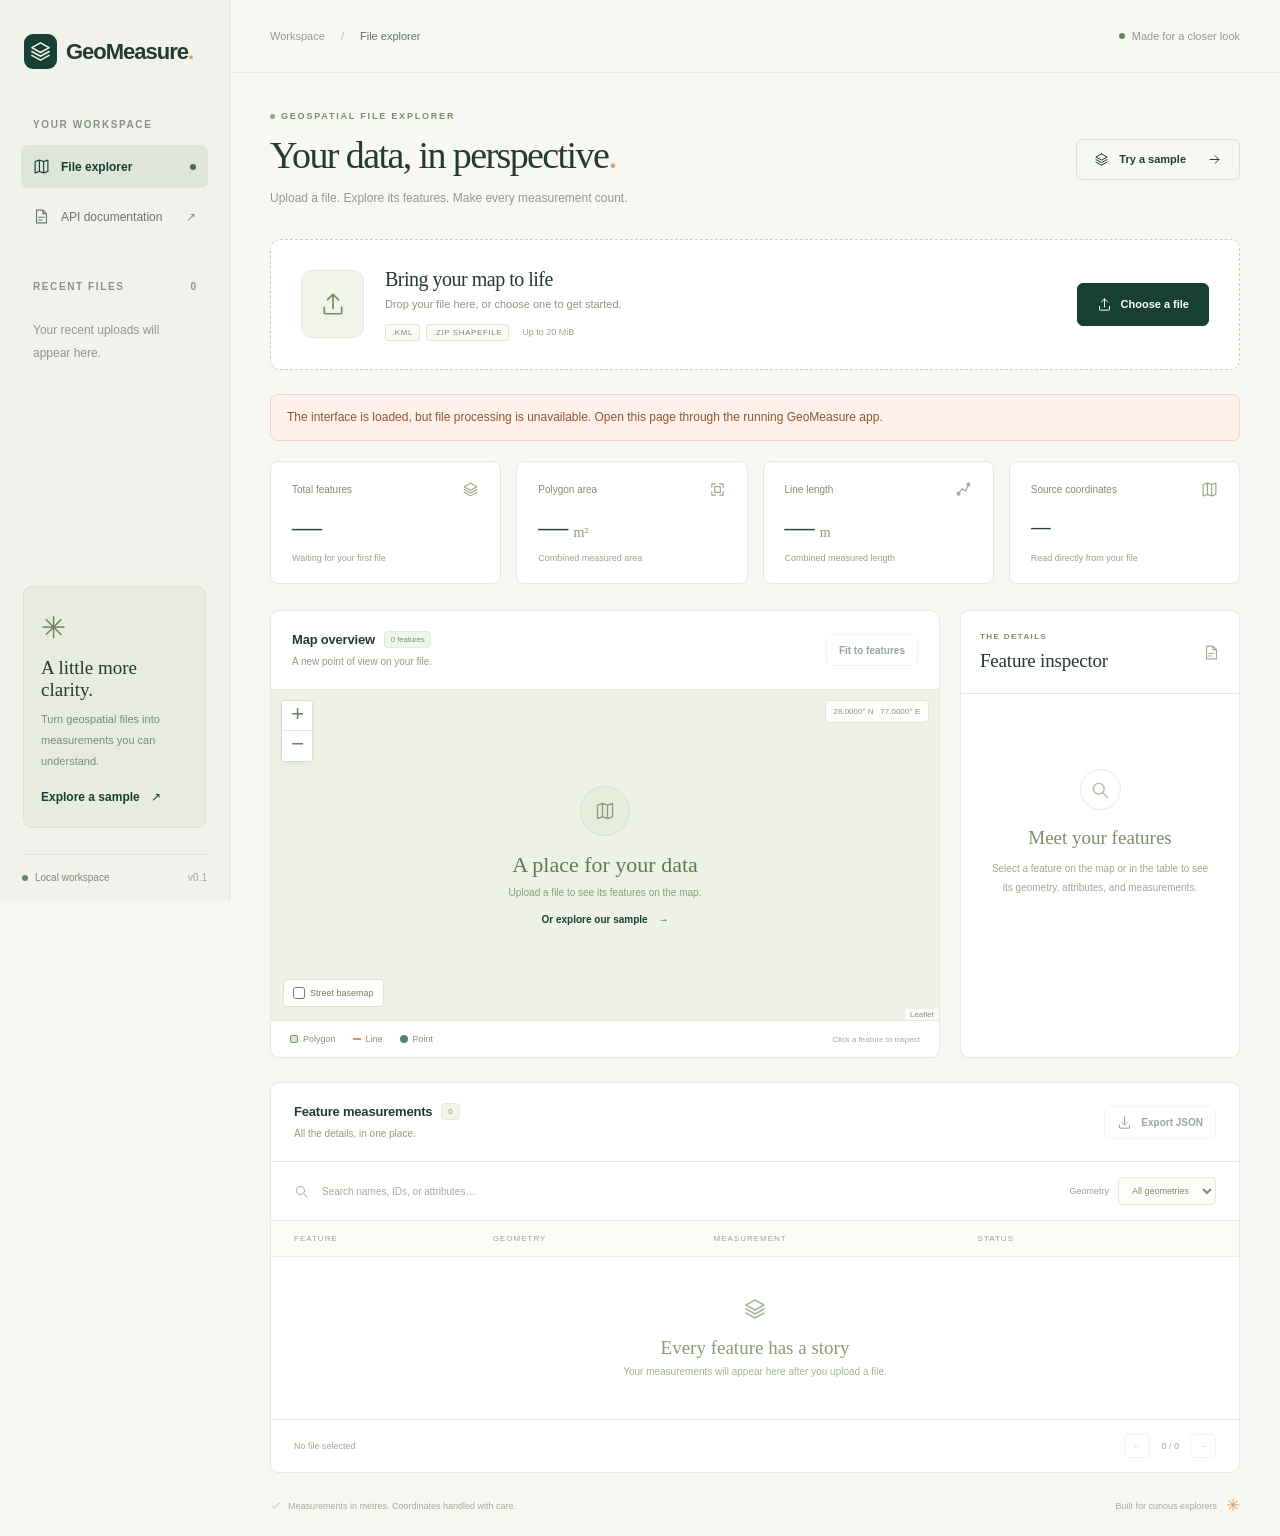
==== web/index.html @ 70ba6083 "Add GeoMeasure app ready for Vercel previews" ====
<!doctype html>
<!-- Generated by scripts/build_frontend.py; edit index.template.html, styles.css and app.js, then rebuild. -->
<!-- Leaflet license:
BSD 2-Clause License

Copyright (c) 2010-2023, Volodymyr Agafonkin
Copyright (c) 2010-2011, CloudMade
All rights reserved.

Redistribution and use in source and binary forms, with or without
modification, are permitted provided that the following conditions are met:

1. Redistributions of source code must retain the above copyright notice, this
   list of conditions and the following disclaimer.

2. Redistributions in binary form must reproduce the above copyright notice,
   this list of conditions and the following disclaimer in the documentation
   and/or other materials provided with the distribution.

THIS SOFTWARE IS PROVIDED BY THE COPYRIGHT HOLDERS AND CONTRIBUTORS "AS IS"
AND ANY EXPRESS OR IMPLIED WARRANTIES, INCLUDING, BUT NOT LIMITED TO, THE
IMPLIED WARRANTIES OF MERCHANTABILITY AND FITNESS FOR A PARTICULAR PURPOSE ARE
DISCLAIMED. IN NO EVENT SHALL THE COPYRIGHT HOLDER OR CONTRIBUTORS BE LIABLE
FOR ANY DIRECT, INDIRECT, INCIDENTAL, SPECIAL, EXEMPLARY, OR CONSEQUENTIAL
DAMAGES (INCLUDING, BUT NOT LIMITED TO, PROCUREMENT OF SUBSTITUTE GOODS OR
SERVICES; LOSS OF USE, DATA, OR PROFITS; OR BUSINESS INTERRUPTION) HOWEVER
CAUSED AND ON ANY THEORY OF LIABILITY, WHETHER IN CONTRACT, STRICT LIABILITY,
OR TORT (INCLUDING NEGLIGENCE OR OTHERWISE) ARISING IN ANY WAY OUT OF THE USE
OF THIS SOFTWARE, EVEN IF ADVISED OF THE POSSIBILITY OF SUCH DAMAGE.

-->
<html lang="en">
  <head>
    <meta charset="UTF-8" />
    <meta name="viewport" content="width=device-width, initial-scale=1" />
    <meta name="theme-color" content="#153d31" />
    <title>GeoMeasure — Your data, in perspective</title>
    <link rel="icon" href="[data-uri]" type="image/svg+xml" />
    <style data-source="vendor/leaflet/leaflet.css">
/* required styles */

.leaflet-pane,
.leaflet-tile,
.leaflet-marker-icon,
.leaflet-marker-shadow,
.leaflet-tile-container,
.leaflet-pane > svg,
.leaflet-pane > canvas,
.leaflet-zoom-box,
.leaflet-image-layer,
.leaflet-layer {
	position: absolute;
	left: 0;
	top: 0;
	}
.leaflet-container {
	overflow: hidden;
	}
.leaflet-tile,
.leaflet-marker-icon,
.leaflet-marker-shadow {
	-webkit-user-select: none;
	   -moz-user-select: none;
	        user-select: none;
	  -webkit-user-drag: none;
	}
/* Prevents IE11 from highlighting tiles in blue */
.leaflet-tile::selection {
	background: transparent;
}
/* Safari renders non-retina tile on retina better with this, but Chrome is worse */
.leaflet-safari .leaflet-tile {
	image-rendering: -webkit-optimize-contrast;
	}
/* hack that prevents hw layers "stretching" when loading new tiles */
.leaflet-safari .leaflet-tile-container {
	width: 1600px;
	height: 1600px;
	-webkit-transform-origin: 0 0;
	}
.leaflet-marker-icon,
.leaflet-marker-shadow {
	display: block;
	}
/* .leaflet-container svg: reset svg max-width decleration shipped in Joomla! (joomla.org) 3.x */
/* .leaflet-container img: map is broken in FF if you have max-width: 100% on tiles */
.leaflet-container .leaflet-overlay-pane svg {
	max-width: none !important;
	max-height: none !important;
	}
.leaflet-container .leaflet-marker-pane img,
.leaflet-container .leaflet-shadow-pane img,
.leaflet-container .leaflet-tile-pane img,
.leaflet-container img.leaflet-image-layer,
.leaflet-container .leaflet-tile {
	max-width: none !important;
	max-height: none !important;
	width: auto;
	padding: 0;
	}

.leaflet-container img.leaflet-tile {
	/* See: https://bugs.chromium.org/p/chromium/issues/detail?id=600120 */
	mix-blend-mode: plus-lighter;
}

.leaflet-container.leaflet-touch-zoom {
	-ms-touch-action: pan-x pan-y;
	touch-action: pan-x pan-y;
	}
.leaflet-container.leaflet-touch-drag {
	-ms-touch-action: pinch-zoom;
	/* Fallback for FF which doesn't support pinch-zoom */
	touch-action: none;
	touch-action: pinch-zoom;
}
.leaflet-container.leaflet-touch-drag.leaflet-touch-zoom {
	-ms-touch-action: none;
	touch-action: none;
}
.leaflet-container {
	-webkit-tap-highlight-color: transparent;
}
.leaflet-container a {
	-webkit-tap-highlight-color: rgba(51, 181, 229, 0.4);
}
.leaflet-tile {
	filter: inherit;
	visibility: hidden;
	}
.leaflet-tile-loaded {
	visibility: inherit;
	}
.leaflet-zoom-box {
	width: 0;
	height: 0;
	-moz-box-sizing: border-box;
	     box-sizing: border-box;
	z-index: 800;
	}
/* workaround for https://bugzilla.mozilla.org/show_bug.cgi?id=888319 */
.leaflet-overlay-pane svg {
	-moz-user-select: none;
	}

.leaflet-pane         { z-index: 400; }

.leaflet-tile-pane    { z-index: 200; }
.leaflet-overlay-pane { z-index: 400; }
.leaflet-shadow-pane  { z-index: 500; }
.leaflet-marker-pane  { z-index: 600; }
.leaflet-tooltip-pane   { z-index: 650; }
.leaflet-popup-pane   { z-index: 700; }

.leaflet-map-pane canvas { z-index: 100; }
.leaflet-map-pane svg    { z-index: 200; }

.leaflet-vml-shape {
	width: 1px;
	height: 1px;
	}
.lvml {
	behavior: url(#default#VML);
	display: inline-block;
	position: absolute;
	}


/* control positioning */

.leaflet-control {
	position: relative;
	z-index: 800;
	pointer-events: visiblePainted; /* IE 9-10 doesn't have auto */
	pointer-events: auto;
	}
.leaflet-top,
.leaflet-bottom {
	position: absolute;
	z-index: 1000;
	pointer-events: none;
	}
.leaflet-top {
	top: 0;
	}
.leaflet-right {
	right: 0;
	}
.leaflet-bottom {
	bottom: 0;
	}
.leaflet-left {
	left: 0;
	}
.leaflet-control {
	float: left;
	clear: both;
	}
.leaflet-right .leaflet-control {
	float: right;
	}
.leaflet-top .leaflet-control {
	margin-top: 10px;
	}
.leaflet-bottom .leaflet-control {
	margin-bottom: 10px;
	}
.leaflet-left .leaflet-control {
	margin-left: 10px;
	}
.leaflet-right .leaflet-control {
	margin-right: 10px;
	}


/* zoom and fade animations */

.leaflet-fade-anim .leaflet-popup {
	opacity: 0;
	-webkit-transition: opacity 0.2s linear;
	   -moz-transition: opacity 0.2s linear;
	        transition: opacity 0.2s linear;
	}
.leaflet-fade-anim .leaflet-map-pane .leaflet-popup {
	opacity: 1;
	}
.leaflet-zoom-animated {
	-webkit-transform-origin: 0 0;
	    -ms-transform-origin: 0 0;
	        transform-origin: 0 0;
	}
svg.leaflet-zoom-animated {
	will-change: transform;
}

.leaflet-zoom-anim .leaflet-zoom-animated {
	-webkit-transition: -webkit-transform 0.25s cubic-bezier(0,0,0.25,1);
	   -moz-transition:    -moz-transform 0.25s cubic-bezier(0,0,0.25,1);
	        transition:         transform 0.25s cubic-bezier(0,0,0.25,1);
	}
.leaflet-zoom-anim .leaflet-tile,
.leaflet-pan-anim .leaflet-tile {
	-webkit-transition: none;
	   -moz-transition: none;
	        transition: none;
	}

.leaflet-zoom-anim .leaflet-zoom-hide {
	visibility: hidden;
	}


/* cursors */

.leaflet-interactive {
	cursor: pointer;
	}
.leaflet-grab {
	cursor: -webkit-grab;
	cursor:    -moz-grab;
	cursor:         grab;
	}
.leaflet-crosshair,
.leaflet-crosshair .leaflet-interactive {
	cursor: crosshair;
	}
.leaflet-popup-pane,
.leaflet-control {
	cursor: auto;
	}
.leaflet-dragging .leaflet-grab,
.leaflet-dragging .leaflet-grab .leaflet-interactive,
.leaflet-dragging .leaflet-marker-draggable {
	cursor: move;
	cursor: -webkit-grabbing;
	cursor:    -moz-grabbing;
	cursor:         grabbing;
	}

/* marker & overlays interactivity */
.leaflet-marker-icon,
.leaflet-marker-shadow,
.leaflet-image-layer,
.leaflet-pane > svg path,
.leaflet-tile-container {
	pointer-events: none;
	}

.leaflet-marker-icon.leaflet-interactive,
.leaflet-image-layer.leaflet-interactive,
.leaflet-pane > svg path.leaflet-interactive,
svg.leaflet-image-layer.leaflet-interactive path {
	pointer-events: visiblePainted; /* IE 9-10 doesn't have auto */
	pointer-events: auto;
	}

/* visual tweaks */

.leaflet-container {
	background: #ddd;
	outline-offset: 1px;
	}
.leaflet-container a {
	color: #0078A8;
	}
.leaflet-zoom-box {
	border: 2px dotted #38f;
	background: rgba(255,255,255,0.5);
	}


/* general typography */
.leaflet-container {
	font-family: "Helvetica Neue", Arial, Helvetica, sans-serif;
	font-size: 12px;
	font-size: 0.75rem;
	line-height: 1.5;
	}


/* general toolbar styles */

.leaflet-bar {
	box-shadow: 0 1px 5px rgba(0,0,0,0.65);
	border-radius: 4px;
	}
.leaflet-bar a {
	background-color: #fff;
	border-bottom: 1px solid #ccc;
	width: 26px;
	height: 26px;
	line-height: 26px;
	display: block;
	text-align: center;
	text-decoration: none;
	color: black;
	}
.leaflet-bar a,
.leaflet-control-layers-toggle {
	background-position: 50% 50%;
	background-repeat: no-repeat;
	display: block;
	}
.leaflet-bar a:hover,
.leaflet-bar a:focus {
	background-color: #f4f4f4;
	}
.leaflet-bar a:first-child {
	border-top-left-radius: 4px;
	border-top-right-radius: 4px;
	}
.leaflet-bar a:last-child {
	border-bottom-left-radius: 4px;
	border-bottom-right-radius: 4px;
	border-bottom: none;
	}
.leaflet-bar a.leaflet-disabled {
	cursor: default;
	background-color: #f4f4f4;
	color: #bbb;
	}

.leaflet-touch .leaflet-bar a {
	width: 30px;
	height: 30px;
	line-height: 30px;
	}
.leaflet-touch .leaflet-bar a:first-child {
	border-top-left-radius: 2px;
	border-top-right-radius: 2px;
	}
.leaflet-touch .leaflet-bar a:last-child {
	border-bottom-left-radius: 2px;
	border-bottom-right-radius: 2px;
	}

/* zoom control */

.leaflet-control-zoom-in,
.leaflet-control-zoom-out {
	font: bold 18px 'Lucida Console', Monaco, monospace;
	text-indent: 1px;
	}

.leaflet-touch .leaflet-control-zoom-in, .leaflet-touch .leaflet-control-zoom-out  {
	font-size: 22px;
	}


/* layers control */

.leaflet-control-layers {
	box-shadow: 0 1px 5px rgba(0,0,0,0.4);
	background: #fff;
	border-radius: 5px;
	}
.leaflet-control-layers-toggle {
	background-image: url([data-uri]);
	width: 36px;
	height: 36px;
	}
.leaflet-retina .leaflet-control-layers-toggle {
	background-image: url([data-uri]);
	background-size: 26px 26px;
	}
.leaflet-touch .leaflet-control-layers-toggle {
	width: 44px;
	height: 44px;
	}
.leaflet-control-layers .leaflet-control-layers-list,
.leaflet-control-layers-expanded .leaflet-control-layers-toggle {
	display: none;
	}
.leaflet-control-layers-expanded .leaflet-control-layers-list {
	display: block;
	position: relative;
	}
.leaflet-control-layers-expanded {
	padding: 6px 10px 6px 6px;
	color: #333;
	background: #fff;
	}
.leaflet-control-layers-scrollbar {
	overflow-y: scroll;
	overflow-x: hidden;
	padding-right: 5px;
	}
.leaflet-control-layers-selector {
	margin-top: 2px;
	position: relative;
	top: 1px;
	}
.leaflet-control-layers label {
	display: block;
	font-size: 13px;
	font-size: 1.08333em;
	}
.leaflet-control-layers-separator {
	height: 0;
	border-top: 1px solid #ddd;
	margin: 5px -10px 5px -6px;
	}

/* Default icon URLs */
.leaflet-default-icon-path { /* used only in path-guessing heuristic, see L.Icon.Default */
	background-image: url([data-uri]);
	}


/* attribution and scale controls */

.leaflet-container .leaflet-control-attribution {
	background: #fff;
	background: rgba(255, 255, 255, 0.8);
	margin: 0;
	}
.leaflet-control-attribution,
.leaflet-control-scale-line {
	padding: 0 5px;
	color: #333;
	line-height: 1.4;
	}
.leaflet-control-attribution a {
	text-decoration: none;
	}
.leaflet-control-attribution a:hover,
.leaflet-control-attribution a:focus {
	text-decoration: underline;
	}
.leaflet-attribution-flag {
	display: inline !important;
	vertical-align: baseline !important;
	width: 1em;
	height: 0.6669em;
	}
.leaflet-left .leaflet-control-scale {
	margin-left: 5px;
	}
.leaflet-bottom .leaflet-control-scale {
	margin-bottom: 5px;
	}
.leaflet-control-scale-line {
	border: 2px solid #777;
	border-top: none;
	line-height: 1.1;
	padding: 2px 5px 1px;
	white-space: nowrap;
	-moz-box-sizing: border-box;
	     box-sizing: border-box;
	background: rgba(255, 255, 255, 0.8);
	text-shadow: 1px 1px #fff;
	}
.leaflet-control-scale-line:not(:first-child) {
	border-top: 2px solid #777;
	border-bottom: none;
	margin-top: -2px;
	}
.leaflet-control-scale-line:not(:first-child):not(:last-child) {
	border-bottom: 2px solid #777;
	}

.leaflet-touch .leaflet-control-attribution,
.leaflet-touch .leaflet-control-layers,
.leaflet-touch .leaflet-bar {
	box-shadow: none;
	}
.leaflet-touch .leaflet-control-layers,
.leaflet-touch .leaflet-bar {
	border: 2px solid rgba(0,0,0,0.2);
	background-clip: padding-box;
	}


/* popup */

.leaflet-popup {
	position: absolute;
	text-align: center;
	margin-bottom: 20px;
	}
.leaflet-popup-content-wrapper {
	padding: 1px;
	text-align: left;
	border-radius: 12px;
	}
.leaflet-popup-content {
	margin: 13px 24px 13px 20px;
	line-height: 1.3;
	font-size: 13px;
	font-size: 1.08333em;
	min-height: 1px;
	}
.leaflet-popup-content p {
	margin: 17px 0;
	margin: 1.3em 0;
	}
.leaflet-popup-tip-container {
	width: 40px;
	height: 20px;
	position: absolute;
	left: 50%;
	margin-top: -1px;
	margin-left: -20px;
	overflow: hidden;
	pointer-events: none;
	}
.leaflet-popup-tip {
	width: 17px;
	height: 17px;
	padding: 1px;

	margin: -10px auto 0;
	pointer-events: auto;

	-webkit-transform: rotate(45deg);
	   -moz-transform: rotate(45deg);
	    -ms-transform: rotate(45deg);
	        transform: rotate(45deg);
	}
.leaflet-popup-content-wrapper,
.leaflet-popup-tip {
	background: white;
	color: #333;
	box-shadow: 0 3px 14px rgba(0,0,0,0.4);
	}
.leaflet-container a.leaflet-popup-close-button {
	position: absolute;
	top: 0;
	right: 0;
	border: none;
	text-align: center;
	width: 24px;
	height: 24px;
	font: 16px/24px Tahoma, Verdana, sans-serif;
	color: #757575;
	text-decoration: none;
	background: transparent;
	}
.leaflet-container a.leaflet-popup-close-button:hover,
.leaflet-container a.leaflet-popup-close-button:focus {
	color: #585858;
	}
.leaflet-popup-scrolled {
	overflow: auto;
	}

.leaflet-oldie .leaflet-popup-content-wrapper {
	-ms-zoom: 1;
	}
.leaflet-oldie .leaflet-popup-tip {
	width: 24px;
	margin: 0 auto;

	-ms-filter: "progid:DXImageTransform.Microsoft.Matrix(M11=0.70710678, M12=0.70710678, M21=-0.70710678, M22=0.70710678)";
	filter: progid:DXImageTransform.Microsoft.Matrix(M11=0.70710678, M12=0.70710678, M21=-0.70710678, M22=0.70710678);
	}

.leaflet-oldie .leaflet-control-zoom,
.leaflet-oldie .leaflet-control-layers,
.leaflet-oldie .leaflet-popup-content-wrapper,
.leaflet-oldie .leaflet-popup-tip {
	border: 1px solid #999;
	}


/* div icon */

.leaflet-div-icon {
	background: #fff;
	border: 1px solid #666;
	}


/* Tooltip */
/* Base styles for the element that has a tooltip */
.leaflet-tooltip {
	position: absolute;
	padding: 6px;
	background-color: #fff;
	border: 1px solid #fff;
	border-radius: 3px;
	color: #222;
	white-space: nowrap;
	-webkit-user-select: none;
	-moz-user-select: none;
	-ms-user-select: none;
	user-select: none;
	pointer-events: none;
	box-shadow: 0 1px 3px rgba(0,0,0,0.4);
	}
.leaflet-tooltip.leaflet-interactive {
	cursor: pointer;
	pointer-events: auto;
	}
.leaflet-tooltip-top:before,
.leaflet-tooltip-bottom:before,
.leaflet-tooltip-left:before,
.leaflet-tooltip-right:before {
	position: absolute;
	pointer-events: none;
	border: 6px solid transparent;
	background: transparent;
	content: "";
	}

/* Directions */

.leaflet-tooltip-bottom {
	margin-top: 6px;
}
.leaflet-tooltip-top {
	margin-top: -6px;
}
.leaflet-tooltip-bottom:before,
.leaflet-tooltip-top:before {
	left: 50%;
	margin-left: -6px;
	}
.leaflet-tooltip-top:before {
	bottom: 0;
	margin-bottom: -12px;
	border-top-color: #fff;
	}
.leaflet-tooltip-bottom:before {
	top: 0;
	margin-top: -12px;
	margin-left: -6px;
	border-bottom-color: #fff;
	}
.leaflet-tooltip-left {
	margin-left: -6px;
}
.leaflet-tooltip-right {
	margin-left: 6px;
}
.leaflet-tooltip-left:before,
.leaflet-tooltip-right:before {
	top: 50%;
	margin-top: -6px;
	}
.leaflet-tooltip-left:before {
	right: 0;
	margin-right: -12px;
	border-left-color: #fff;
	}
.leaflet-tooltip-right:before {
	left: 0;
	margin-left: -12px;
	border-right-color: #fff;
	}

/* Printing */

@media print {
	/* Prevent printers from removing background-images of controls. */
	.leaflet-control {
		-webkit-print-color-adjust: exact;
		print-color-adjust: exact;
		}
	}

</style>
    <style data-source="styles.css">
:root {
  --green: #173f33;
  --green-light: #e9efe9;
  --ink: #243b31;
  --muted: #7d847d;
  --paper: #f7f8f3;
  --line: #e6e9e1;
  --white: #fff;
  --orange: #e49962;
  font-family:
    Inter,
    -apple-system,
    BlinkMacSystemFont,
    "Segoe UI",
    sans-serif;
  color: var(--ink);
  background: var(--paper);
  font-synthesis: none;
}
* {
  box-sizing: border-box;
}
body {
  margin: 0;
  font-size: 14px;
}
button,
input,
select {
  font: inherit;
}
button,
a,
input,
select {
  -webkit-tap-highlight-color: transparent;
}
button {
  cursor: pointer;
}
button:disabled {
  opacity: 0.45;
  cursor: default;
}
a {
  color: inherit;
  text-decoration: none;
}
svg:not(.leaflet-zoom-animated) {
  width: 20px;
  height: 20px;
  fill: none;
  stroke: currentColor;
  stroke-width: 1.6;
  stroke-linecap: round;
  stroke-linejoin: round;
  flex-shrink: 0;
}
.icon-library {
  position: absolute;
  width: 0;
  height: 0;
  overflow: hidden;
}
button:focus-visible,
a:focus-visible,
input:focus-visible,
select:focus-visible {
  outline: 3px solid #e2a272;
  outline-offset: 3px;
}
.sidebar {
  position: fixed;
  inset: 0 auto 0 0;
  width: 230px;
  background: #f0f2eb;
  border-right: 1px solid #e0e5da;
  padding: 34px 21px 0;
  display: flex;
  flex-direction: column;
  z-index: 1000;
}
.brand {
  display: flex;
  align-items: center;
  font-weight: 650;
  font-size: 22px;
  letter-spacing: -1px;
  margin: 0 3px 50px;
}
.brand-mark {
  background: var(--green);
  color: #f0f5e9;
  display: grid;
  place-items: center;
  width: 33px;
  height: 35px;
  border-radius: 9px;
  margin-right: 9px;
}
.brand-mark svg {
  width: 23px;
  height: 23px;
}
.brand-dot {
  color: var(--orange);
}
.workspace-label,
.recent-heading {
  font-size: 10px;
  letter-spacing: 1.6px;
  font-weight: 600;
  color: #8a9285;
  margin: 0 12px 15px;
}
.nav-item {
  display: flex;
  align-items: center;
  gap: 11px;
  padding: 13px 12px;
  border-radius: 7px;
  color: #6a766b;
  font-size: 12px;
  margin-bottom: 7px;
}
.nav-item svg {
  width: 17px;
  height: 17px;
}
.nav-item.active {
  background: #dfe6d9;
  color: var(--green);
  font-weight: 600;
}
.nav-indicator {
  height: 6px;
  width: 6px;
  border-radius: 100%;
  background: #4c6a4a;
  margin-left: auto;
}
.external {
  margin-left: auto;
  color: #889482;
}
.recent-heading {
  display: flex;
  justify-content: space-between;
  margin-top: 36px;
}
.recent-heading > span:last-child {
  letter-spacing: 0;
}
.recent-empty {
  color: #90978c;
  font-size: 12px;
  line-height: 1.9;
  padding: 0 12px;
}
.recent-file {
  display: flex;
  gap: 9px;
  align-items: center;
  width: 100%;
  border: 0;
  background: transparent;
  text-align: left;
  border-radius: 6px;
  padding: 11px;
  color: #677367;
  font-size: 12px;
}
.recent-file:hover,
.recent-file.current {
  background: #e3e8dd;
}
.recent-file svg {
  width: 17px;
  height: 17px;
}
.recent-name {
  overflow: hidden;
  white-space: nowrap;
  text-overflow: ellipsis;
  max-width: 132px;
}
.sidebar-note {
  margin: auto 2px 26px;
  padding: 23px 17px;
  background: #e7ecdf;
  border: 1px solid #dbe2d2;
  border-radius: 9px;
}
.note-symbol {
  color: #6f8261;
  font-size: 30px;
}
.sidebar-note h3 {
  font-family: Georgia, serif;
  font-weight: 400;
  font-size: 19px;
  margin: 12px 0 8px;
}
.sidebar-note p {
  font-size: 11px;
  line-height: 1.9;
  color: #7f8976;
  margin: 0 0 16px;
}
.text-button {
  background: none;
  border: 0;
  color: var(--green);
  font-size: 12px;
  font-weight: 600;
  padding: 0;
}
.text-button span {
  margin-left: 8px;
}
.sidebar-footer {
  display: flex;
  align-items: center;
  gap: 7px;
  padding: 17px 1px;
  border-top: 1px solid #dfe5d8;
  font-size: 10px;
  color: #7e8978;
}
.status-dot {
  background: #608663;
  width: 6px;
  height: 6px;
  border-radius: 50%;
  display: inline-block;
}
.version {
  margin-left: auto;
  color: #a1aa99;
}
main {
  margin-left: 230px;
}
.topbar {
  height: 73px;
  border-bottom: 1px solid var(--line);
  padding: 0 40px;
  display: flex;
  align-items: center;
  justify-content: space-between;
  font-size: 11px;
}
.breadcrumb {
  color: #969d92;
}
.breadcrumb span {
  padding: 0 13px;
  color: #bac0b4;
}
.breadcrumb strong {
  color: #677460;
  font-weight: 500;
}
.topbar-note {
  color: #919a8b;
  display: flex;
  gap: 7px;
  align-items: center;
}
.content {
  max-width: 1480px;
  margin: 0 auto;
  padding: 38px 40px 20px;
}
.intro {
  display: flex;
  justify-content: space-between;
  align-items: center;
  margin-bottom: 31px;
  gap: 20px;
}
.intro > div {
  min-width: 0;
}
.eyebrow {
  font-size: 9px;
  font-weight: 600;
  letter-spacing: 1.8px;
  color: #7d8d70;
  display: flex;
  align-items: center;
  gap: 6px;
}
.eyebrow > span {
  width: 5px;
  height: 5px;
  background: #92a585;
  border-radius: 50%;
}
h1 {
  font-family: Georgia, "Times New Roman", serif;
  font-size: 38px;
  line-height: 1.2;
  font-weight: 400;
  letter-spacing: -1.6px;
  margin: 12px 0 10px;
}
h1 > span {
  color: var(--orange);
}
.intro p {
  font-size: 12px;
  color: #92998b;
  margin: 0;
  line-height: 1.6;
}
.button {
  display: inline-flex;
  align-items: center;
  justify-content: center;
  gap: 9px;
  border-radius: 6px;
  padding: 12px 17px;
  font-size: 11px;
  font-weight: 550;
  white-space: nowrap;
  min-height: 40px;
  border: 1px solid var(--line);
  background: white;
  color: var(--ink);
  transition:
    background 0.15s,
    transform 0.15s;
}
.button:hover:not(:disabled) {
  background: #edf1e8;
}
.button:active:not(:disabled) {
  transform: translateY(1px);
}
.button svg {
  width: 15px;
  height: 15px;
}
.button.secondary {
  background: transparent;
  border-color: #dbe1d3;
  gap: 10px;
}
.arrow-icon {
  margin-left: 11px;
}
.button.primary {
  background: var(--green);
  color: white;
  border-color: var(--green);
  padding: 13px 19px;
}
.button.primary:hover:not(:disabled) {
  background: #285241;
}
.button.small {
  font-size: 10px;
  padding: 8px 12px;
  min-height: 32px;
}
.upload-card {
  background: #fff;
  border: 1px dashed #c6d3bd;
  border-radius: 10px;
  display: flex;
  align-items: center;
  gap: 21px;
  padding: 28px 30px;
  margin-bottom: 24px;
  transition:
    background 0.15s,
    border-color 0.15s;
}
.upload-card.dragging {
  background: #e6efdf;
  border-color: var(--green);
}
.upload-art {
  width: 63px;
  height: 68px;
  background: #f0f4e9;
  border: 1px solid #e3ebd8;
  border-radius: 11px;
  display: grid;
  place-items: center;
  color: #788f63;
  flex-shrink: 0;
}
.upload-art svg {
  width: 26px;
  height: 26px;
}
.upload-copy {
  flex: 1;
}
.upload-copy h2 {
  font-family: Georgia, serif;
  font-size: 20px;
  letter-spacing: -0.5px;
  font-weight: 400;
  margin: 0 0 7px;
}
.upload-copy p {
  font-size: 11px;
  color: #8d9684;
  margin: 0 0 14px;
}
.file-tags {
  display: flex;
  align-items: center;
  gap: 6px;
}
.file-tags > span:not(.limit-note) {
  font-size: 8px;
  letter-spacing: 0.6px;
  border: 1px solid #e0e5d8;
  border-radius: 3px;
  color: #7b8872;
  padding: 3px 6px;
  background: #fafbf7;
}
.file-tags .limit-note {
  font-size: 9px;
  color: #9ca494;
  margin-left: 7px;
}
.feedback {
  padding: 13px 16px;
  margin-bottom: 20px;
  background: #eaf0e4;
  border: 1px solid #d8e3ce;
  border-radius: 7px;
  font-size: 12px;
  line-height: 1.6;
}
.feedback.error {
  background: #fff0e9;
  border-color: #eed6c8;
  color: #925431;
}
.feedback[hidden] {
  display: none;
}
.stats {
  display: grid;
  grid-template-columns: repeat(4, minmax(0, 1fr));
  gap: 15px;
  margin-bottom: 26px;
}
.stat-card {
  padding: 19px 21px 18px;
  border: 1px solid var(--line);
  border-radius: 8px;
  background: #fff;
  min-width: 0;
}
.stat-heading {
  display: flex;
  align-items: center;
  justify-content: space-between;
  font-size: 10px;
  color: #808c77;
}
.stat-heading svg {
  color: #98a789;
  width: 17px;
  height: 17px;
}
.stat-value {
  font-family: Georgia, serif;
  font-size: 30px;
  letter-spacing: -0.8px;
  margin: 12px 0 8px;
  color: #2d4839;
  overflow-wrap: anywhere;
}
.stat-unit {
  font-family: inherit;
  font-size: 14px;
  letter-spacing: 0;
  color: #8c9a7e;
  margin-left: 6px;
}
.stat-caption {
  font-size: 9px;
  color: #9aa18f;
  line-height: 1.5;
}
.crs-value {
  font-family: inherit;
  font-size: 20px;
  letter-spacing: -0.6px;
  margin: 18px 0 13px;
  white-space: nowrap;
  overflow: hidden;
  text-overflow: ellipsis;
}
.explorer-grid {
  display: grid;
  grid-template-columns: minmax(0, 1fr) 280px;
  gap: 20px;
  margin-bottom: 24px;
}
.panel {
  background: white;
  border: 1px solid var(--line);
  border-radius: 9px;
  overflow: hidden;
}
.panel-heading {
  display: flex;
  align-items: center;
  justify-content: space-between;
  gap: 12px;
  padding: 20px 21px;
  border-bottom: 1px solid var(--line);
}
.panel-heading h2 {
  font-size: 13px;
  font-weight: 550;
  letter-spacing: -0.2px;
  margin: 0;
  display: flex;
  align-items: center;
  gap: 9px;
}
.panel-heading p {
  font-size: 10px;
  color: #929d85;
  margin: 6px 0 0;
  line-height: 1.5;
  overflow-wrap: anywhere;
}
.small-badge {
  font-size: 8px;
  color: #81966d;
  background: #f0f4e9;
  border: 1px solid #e5ebdb;
  border-radius: 4px;
  padding: 3px 6px;
  font-weight: 400;
  white-space: nowrap;
}
.map-wrapper {
  position: relative;
  height: 330px;
}
.leaflet-container {
  font: inherit;
  background: #edf1e7;
}
#map {
  width: 100%;
  height: 100%;
  background-image:
    linear-gradient(#dce5d54d 1px, transparent 1px),
    linear-gradient(90deg, #dce5d54d 1px, transparent 1px);
  background-size: 38px 38px;
}
.leaflet-control-zoom {
  border: 1px solid #d6dfce !important;
  box-shadow: 0 2px 4px #35452d0d !important;
}
.leaflet-control-zoom a {
  color: #6f8360 !important;
  font-weight: 400 !important;
  border-color: #e3e8dc !important;
}
.leaflet-control-attribution {
  font-size: 8px !important;
  background: #ffffffc9 !important;
  color: #87957a;
}
.leaflet-control-attribution a {
  color: #708866;
}
.map-empty {
  position: absolute;
  inset: 0;
  z-index: 500;
  display: flex;
  flex-direction: column;
  align-items: center;
  justify-content: center;
  background: #eef2e7a6;
  text-align: center;
  pointer-events: none;
  padding: 30px;
}
.map-empty[hidden] {
  display: none;
}
.map-empty .text-button {
  pointer-events: auto;
  margin-top: 13px;
  font-size: 10px;
}
.empty-map-icon {
  width: 50px;
  height: 50px;
  border: 1px solid #d6e1ca;
  border-radius: 50%;
  display: grid;
  place-items: center;
  background: #e6eddc;
  color: #8c9e76;
}
.map-empty h3 {
  font-family: Georgia, serif;
  font-size: 22px;
  font-weight: 400;
  color: #637955;
  margin: 16px 0 7px;
}
.map-empty p {
  font-size: 10px;
  color: #8c9b7e;
  margin: 0;
  line-height: 1.6;
}
.map-toolbar {
  position: absolute;
  bottom: 13px;
  left: 12px;
  z-index: 700;
  background: #fffffff0;
  border: 1px solid #dce4d4;
  border-radius: 4px;
  padding: 7px 9px;
  font-size: 9px;
  color: #718263;
}
.map-toolbar label {
  display: flex;
  gap: 5px;
  align-items: center;
  cursor: pointer;
}
.map-toolbar input {
  accent-color: var(--green);
  margin: 0;
  width: 12px;
  height: 12px;
}
.map-coordinate {
  position: absolute;
  right: 10px;
  top: 10px;
  z-index: 600;
  background: #ffffffe6;
  border: 1px solid #dee6d5;
  border-radius: 4px;
  color: #87967b;
  font-size: 8px;
  padding: 6px 8px;
  pointer-events: none;
}
.map-legend {
  display: flex;
  align-items: center;
  gap: 17px;
  padding: 13px 19px;
  font-size: 9px;
  color: #87967a;
  border-top: 1px solid var(--line);
}
.map-legend > span {
  display: flex;
  align-items: center;
  gap: 5px;
}
.map-legend i {
  display: inline-block;
  width: 8px;
  height: 8px;
}
.legend-polygon {
  border: 1px solid #789a61;
  background: #dce8ce;
  border-radius: 2px;
}
.legend-line {
  height: 2px !important;
  background: #d29a61;
}
.legend-point {
  border-radius: 50%;
  background: #527f81;
}
.legend-hint {
  margin-left: auto;
  font-size: 8px;
  color: #a2ae94;
}
.detail-panel .panel-heading {
  padding: 21px 19px;
}
.detail-panel .eyebrow {
  font-size: 8px;
  margin-bottom: 9px;
  letter-spacing: 1.4px;
}
.detail-panel .panel-heading h2 {
  font-family: Georgia, serif;
  font-size: 19px;
  font-weight: 400;
}
.detail-panel .panel-heading > svg {
  width: 17px;
  height: 17px;
  color: #a3af99;
}
.inspector-empty {
  padding: 75px 28px 40px;
  text-align: center;
}
.inspector-empty-icon {
  display: grid;
  place-items: center;
  margin: auto;
  width: 41px;
  height: 41px;
  border: 1px solid #e9ede3;
  border-radius: 50%;
  color: #afba9f;
}
.inspector-empty h3 {
  font-family: Georgia, serif;
  font-size: 19px;
  font-weight: 400;
  margin: 17px 0 10px;
  color: #7d8e6e;
}
.inspector-empty p {
  font-size: 10px;
  line-height: 1.9;
  color: #a0a993;
  margin: 0;
}
.inspector-content {
  padding: 21px 19px;
  max-height: 367px;
  overflow: auto;
}
.inspector-content h3 {
  font-family: Georgia, serif;
  font-size: 21px;
  font-weight: 400;
  overflow-wrap: anywhere;
  margin: 0 0 8px;
}
.inspector-content .badge {
  display: inline-block;
  margin-bottom: 18px;
}
.detail-measure {
  background: #f3f6ee;
  border: 1px solid #e2ead9;
  border-radius: 6px;
  padding: 13px;
  margin-bottom: 15px;
}
.detail-measure .detail-label {
  font-size: 9px;
  color: #94a382;
  margin-bottom: 7px;
}
.detail-measure .detail-number {
  font-family: Georgia, serif;
  font-size: 24px;
  color: #47603a;
  overflow-wrap: anywhere;
}
.detail-measure .detail-number small {
  font-family: inherit;
  font-size: 12px;
  margin-left: 5px;
}
.detail-list {
  margin: 0;
}
.detail-list > div {
  display: flex;
  justify-content: space-between;
  gap: 12px;
  padding: 9px 0;
  border-bottom: 1px solid #eef0e9;
  font-size: 10px;
}
.detail-list dt {
  color: #94a088;
  flex-shrink: 0;
  max-width: 40%;
  overflow-wrap: anywhere;
}
.detail-list dd {
  margin: 0;
  text-align: right;
  color: #657456;
  overflow-wrap: anywhere;
}
.attributes-heading {
  font-size: 8px;
  letter-spacing: 1.3px;
  color: #8a997a;
  margin: 19px 0 3px;
}
.detail-message {
  font-size: 10px;
  line-height: 1.8;
  color: #967651;
  margin-top: 14px;
}
.results-panel .panel-heading {
  padding: 20px 23px;
}
.table-controls {
  padding: 15px 23px;
  display: flex;
  align-items: center;
  justify-content: space-between;
  gap: 14px;
  border-bottom: 1px solid var(--line);
}
.search-field {
  display: flex;
  align-items: center;
  gap: 8px;
  flex: 1;
  max-width: 370px;
  color: #a1ad92;
}
.search-field svg {
  width: 15px;
  height: 15px;
}
.search-field input {
  min-width: 0;
  width: 100%;
  border: 0;
  padding: 5px;
  background: transparent;
  font-size: 10px;
  color: #697b59;
}
.search-field input::placeholder {
  color: #a3ad98;
}
.filter-label {
  font-size: 9px;
  display: flex;
  align-items: center;
  gap: 9px;
  color: #96a188;
}
.filter-label select {
  background: #fcfdf9;
  border: 1px solid #e4e9dd;
  border-radius: 4px;
  padding: 7px 9px;
  font-size: 9px;
  color: #7c8d6b;
}
.table-scroll {
  position: relative;
  overflow: auto;
}
table {
  border-collapse: collapse;
  width: 100%;
  min-width: 580px;
  text-align: left;
}
thead {
  background: #fbfcf8;
}
th {
  font-size: 8px;
  letter-spacing: 1px;
  color: #99a58c;
  font-weight: 500;
  padding: 13px 23px;
  border-bottom: 1px solid #edf0e7;
}
td {
  font-size: 10px;
  padding: 13px 23px;
  border-bottom: 1px solid #eef1e9;
  color: #79896a;
}
tbody tr:hover,
tbody tr.selected {
  background: #f0f5e9;
}
tbody tr {
  cursor: pointer;
}
.feature-name {
  display: block;
  font-size: 11px;
  color: #4c6340;
  font-weight: 550;
  max-width: 230px;
  overflow: hidden;
  text-overflow: ellipsis;
  white-space: nowrap;
}
.feature-id {
  font-size: 8px;
  color: #a2ad95;
  margin-top: 4px;
  display: block;
}
.geometry-label {
  display: flex;
  align-items: center;
  gap: 6px;
  font-size: 9px;
}
.geometry-dot {
  width: 6px;
  height: 6px;
  border-radius: 2px;
  background: #88a470;
}
.geometry-dot.line {
  background: #d29a61;
}
.geometry-dot.point {
  background: #719b9b;
  border-radius: 50%;
}
.geometry-dot.other {
  background: #a2a2a2;
}
.badge {
  font-size: 8px;
  padding: 4px 7px;
  border-radius: 4px;
  color: #718b59;
  background: #edf3e5;
  white-space: nowrap;
}
.badge.warning {
  color: #a17d51;
  background: #fbf2e6;
}
.badge.neutral {
  color: #909b84;
  background: #f1f3ed;
}
.row-inspect {
  padding: 4px 7px;
  background: none;
  border: 0;
  color: #94a781;
}
.table-empty {
  text-align: center;
  padding: 40px 20px 42px;
  color: #a4b294;
}
.table-empty[hidden] {
  display: none;
}
.table-empty svg {
  width: 24px;
  height: 24px;
  color: #a9b79a;
}
.table-empty h3 {
  font-family: Georgia, serif;
  font-weight: 400;
  font-size: 19px;
  color: #889c74;
  margin: 13px 0 7px;
}
.table-empty p {
  font-size: 10px;
  color: #a4b294;
  margin: 0;
}
.table-footer {
  padding: 14px 23px;
  border-top: 1px solid var(--line);
  display: flex;
  align-items: center;
  justify-content: space-between;
  font-size: 9px;
  color: #9eab90;
}
.pagination {
  display: flex;
  align-items: center;
  gap: 11px;
  font-size: 9px;
}
.pagination button {
  border: 1px solid #e2e8d9;
  border-radius: 4px;
  background: #fff;
  color: #899c75;
  width: 26px;
  height: 24px;
}
.page-footer {
  display: flex;
  justify-content: space-between;
  align-items: center;
  margin-top: 22px;
  font-size: 9px;
  color: #a2ad96;
  gap: 12px;
}
.page-footer > span {
  display: flex;
  align-items: center;
  gap: 6px;
}
.page-footer svg {
  width: 12px;
  height: 12px;
}
.footer-star {
  color: var(--orange);
  font-size: 17px;
  margin-left: 3px;
}
.sr-only {
  position: absolute;
  width: 1px;
  height: 1px;
  padding: 0;
  margin: -1px;
  overflow: hidden;
  clip: rect(0, 0, 0, 0);
  white-space: nowrap;
  border: 0;
}
.is-busy .upload-art svg {
  animation: pulse 1s ease-in-out infinite;
}
@keyframes pulse {
  50% {
    opacity: 0.4;
    transform: translateY(-3px);
  }
}
@media (min-width: 1550px) {
  .map-wrapper {
    height: 410px;
  }
  .inspector-content {
    max-height: 447px;
  }
  .content {
    padding-top: 48px;
  }
}
@media (max-width: 1150px) {
  .sidebar {
    width: 200px;
    padding-left: 15px;
    padding-right: 15px;
  }
  .brand {
    font-size: 20px;
  }
  main {
    margin-left: 200px;
  }
  .topbar {
    padding: 0 25px;
  }
  .content {
    padding: 30px 25px 20px;
  }
  .explorer-grid {
    grid-template-columns: minmax(0, 1fr) 250px;
    gap: 15px;
  }
  .stats {
    gap: 10px;
  }
  .stat-card {
    padding: 17px 14px;
  }
  .stat-value {
    font-size: 26px;
  }
  .crs-value {
    font-size: 17px;
  }
  .legend-hint {
    display: none;
  }
  h1 {
    font-size: 32px;
  }
  .intro p {
    font-size: 11px;
  }
}
@media (max-width: 950px) {
  .sidebar {
    width: 74px;
    padding: 24px 11px;
  }
  .brand {
    font-size: 0;
    margin: 0 8px 37px;
    letter-spacing: 0;
  }
  .brand-mark {
    margin: 0;
    width: 34px;
  }
  .brand-dot,
  .workspace-label,
  .recent-heading,
  .recent-files,
  .sidebar-note,
  .sidebar-footer,
  .external,
  .nav-indicator {
    display: none;
  }
  .nav-item {
    font-size: 0;
    padding: 16px;
    gap: 0;
    justify-content: center;
  }
  .nav-item svg {
    width: 20px;
    height: 20px;
  }
  main {
    margin-left: 74px;
  }
  .stats {
    grid-template-columns: repeat(4, minmax(0, 1fr));
  }
  .stat-heading {
    font-size: 9px;
  }
  .stat-heading svg {
    display: none;
  }
  .stat-caption {
    font-size: 8px;
  }
  .stat-value {
    font-size: 24px;
  }
  .crs-value {
    font-size: 15px;
  }
  .explorer-grid {
    grid-template-columns: minmax(0, 1fr) 240px;
  }
  .panel-heading {
    padding: 16px;
  }
  .upload-card {
    padding: 24px;
  }
  .map-legend {
    padding: 13px;
    font-size: 8px;
    gap: 13px;
  }
}
@media (max-width: 720px) {
  .topbar-note {
    display: none;
  }
  .intro {
    align-items: flex-start;
  }
  .intro .button {
    font-size: 0;
    padding: 11px;
    gap: 0;
  }
  .intro .button .arrow-icon {
    display: none;
  }
  .intro .button svg {
    width: 19px;
    height: 19px;
  }
  .content {
    padding: 28px 19px 18px;
  }
  .topbar {
    height: 58px;
    padding: 0 19px;
  }
  h1 {
    font-size: 30px;
    letter-spacing: -1px;
  }
  .eyebrow {
    font-size: 8px;
  }
  .intro p {
    max-width: 280px;
    line-height: 1.8;
  }
  .upload-card {
    padding: 22px 18px;
    flex-wrap: wrap;
    gap: 14px;
  }
  .upload-art {
    width: 47px;
    height: 52px;
  }
  .upload-copy h2 {
    font-size: 18px;
  }
  .upload-copy p {
    font-size: 10px;
    line-height: 1.6;
  }
  .upload-card .button {
    width: 100%;
  }
  .stats {
    grid-template-columns: repeat(2, minmax(0, 1fr));
    gap: 10px;
  }
  .stat-heading {
    font-size: 10px;
  }
  .stat-heading svg {
    display: block;
  }
  .stat-value {
    font-size: 29px;
  }
  .stat-caption {
    font-size: 9px;
  }
  .crs-value {
    font-size: 18px;
  }
  .explorer-grid {
    grid-template-columns: 1fr;
  }
  .map-wrapper {
    height: 320px;
  }
  .inspector-empty {
    padding: 28px;
  }
  .inspector-content {
    max-height: 350px;
  }
  .panel-heading p {
    font-size: 9px;
  }
  .panel-heading h2 {
    font-size: 12px;
  }
  .results-panel .panel-heading,
  .table-controls {
    padding: 17px 16px;
  }
  .results-panel .panel-heading .button {
    font-size: 0;
    padding: 9px;
  }
  .results-panel .panel-heading .button svg {
    width: 16px;
    height: 16px;
  }
  .filter-label {
    font-size: 0;
    gap: 0;
  }
  .filter-label select {
    max-width: 112px;
  }
  .search-field input {
    font-size: 9px;
  }
  .page-footer {
    flex-direction: column;
    align-items: flex-start;
    line-height: 1.6;
  }
  .table-footer {
    padding: 13px 16px;
    font-size: 8px;
  }
  .map-legend {
    padding: 13px 16px;
  }
  .legend-hint {
    display: block;
    font-size: 7px;
  }
}
@media (max-width: 430px) {
  .sidebar {
    width: 56px;
    padding: 24px 6px;
  }
  .brand {
    margin: 0 4px 35px;
  }
  .brand-mark {
    width: 31px;
    height: 33px;
  }
  .nav-item {
    padding: 13px;
  }
  main {
    margin-left: 56px;
  }
  .content {
    padding: 24px 13px 17px;
  }
  .topbar {
    padding: 0 13px;
  }
  .breadcrumb {
    font-size: 9px;
  }
  .intro h1 {
    font-size: 27px;
  }
  .intro .button {
    padding: 8px;
  }
  .eyebrow {
    font-size: 7px;
  }
  .upload-art {
    display: none;
  }
  .file-tags .limit-note {
    font-size: 8px;
  }
  .stat-card {
    padding: 15px 12px;
  }
  .stat-heading {
    font-size: 9px;
  }
  .stat-value {
    font-size: 25px;
  }
  .crs-value {
    font-size: 15px;
  }
  .stat-caption {
    font-size: 8px;
  }
  .map-legend {
    gap: 10px;
  }
  .legend-hint {
    display: none;
  }
  .small-badge {
    font-size: 7px;
  }
  .panel-heading {
    padding: 16px 13px;
  }
  .map-panel .button {
    font-size: 8px;
    padding: 7px;
  }
  .search-field input {
    font-size: 8px;
  }
  .filter-label select {
    max-width: 93px;
    font-size: 8px;
  }
  .table-footer {
    gap: 8px;
  }
  .pagination {
    gap: 6px;
    font-size: 8px;
  }
}
@media (prefers-reduced-motion: reduce) {
  * {
    animation: none !important;
    transition: none !important;
    scroll-behavior: auto !important;
  }
}

</style>
    
    
  </head>
  <body>
    <noscript>
      <div class="feedback error">
        This preview does not run JavaScript. Open GeoMeasure in a browser with
        JavaScript enabled to upload files and use the map.
      </div>
    </noscript>
    <svg
      class="icon-library"
      xmlns="http://www.w3.org/2000/svg"
      aria-hidden="true"
    >
      <symbol id="i-layers" viewBox="0 0 24 24">
        <path d="m12 3 9 5-9 5-9-5 9-5Zm-9 9 9 5 9-5M3 16l9 5 9-5" />
      </symbol>
      <symbol id="i-upload" viewBox="0 0 24 24">
        <path
          d="M12 16V3m-5 5 5-5 5 5M4 15v5a1 1 0 0 0 1 1h14a1 1 0 0 0 1-1v-5"
        />
      </symbol>
      <symbol id="i-file" viewBox="0 0 24 24">
        <path d="M14 3H5v18h14V8l-5-5Zm0 0v5h5M8 13h8m-8 4h5" />
      </symbol>
      <symbol id="i-arrow" viewBox="0 0 24 24">
        <path d="M5 12h14m-6-6 6 6-6 6" />
      </symbol>
      <symbol id="i-search" viewBox="0 0 24 24">
        <circle cx="10.5" cy="10.5" r="6.5" />
        <path d="m16 16 5 5" />
      </symbol>
      <symbol id="i-download" viewBox="0 0 24 24">
        <path d="M12 3v13m-5-5 5 5 5-5M4 16v5h16v-5" />
      </symbol>
      <symbol id="i-map" viewBox="0 0 24 24">
        <path d="m3 5 6-2 6 2 6-2v16l-6 2-6-2-6 2V5Zm6-2v16m6-14v16" />
      </symbol>
      <symbol id="i-area" viewBox="0 0 24 24">
        <path d="M4 9V4h5m6 0h5v5m0 6v5h-5M9 20H4v-5M8 8h8v8H8z" />
      </symbol>
      <symbol id="i-line" viewBox="0 0 24 24">
        <path d="m5 18 5-7 5 3 4-9" />
        <circle cx="5" cy="18" r="2" />
        <circle cx="19" cy="5" r="2" />
      </symbol>
      <symbol id="i-check" viewBox="0 0 24 24">
        <path d="m5 12 4 4L19 6" />
      </symbol>
    </svg>
    <aside class="sidebar">
      <a id="brand-home" class="brand" href="./" aria-label="GeoMeasure home"
        ><span class="brand-mark"
          ><svg><use href="#i-layers" /></svg></span
        >GeoMeasure<span class="brand-dot">.</span></a
      >
      <div class="workspace-label">YOUR WORKSPACE</div>
      <a class="nav-item active" href="#workspace"
        ><svg><use href="#i-map" /></svg>File explorer<span
          class="nav-indicator"
        ></span
      ></a>
      <a
        id="api-docs-link"
        class="nav-item"
        href="docs"
        target="_blank"
        rel="noopener"
        ><svg><use href="#i-file" /></svg>API documentation<span
          class="external"
          >↗</span
        ></a
      >
      <div class="recent-heading">
        <span>RECENT FILES</span><span id="recent-count">0</span>
      </div>
      <div id="recent-files" class="recent-files">
        <p class="recent-empty">Your recent uploads will<br />appear here.</p>
      </div>
      <div class="sidebar-note">
        <span class="note-symbol">✳</span>
        <h3>A little more clarity.</h3>
        <p>Turn geospatial files into measurements you can understand.</p>
        <button id="sidebar-demo" class="text-button">
          Explore a sample <span>↗</span>
        </button>
      </div>
      <div class="sidebar-footer">
        <span class="status-dot"></span>Local workspace<span class="version"
          >v0.1</span
        >
      </div>
    </aside>
    <main id="workspace">
      <header class="topbar">
        <span class="breadcrumb"
          >Workspace <span>/</span> <strong>File explorer</strong></span
        ><span class="topbar-note"
          ><span class="status-dot"></span>Made for a closer look</span
        >
      </header>
      <div class="content">
        <section class="intro">
          <div>
            <div class="eyebrow"><span></span> GEOSPATIAL FILE EXPLORER</div>
            <h1>Your data, in perspective<span>.</span></h1>
            <p>
              Upload a file. Explore its features. Make every measurement count.
            </p>
          </div>
          <button id="demo-button" class="button secondary">
            <svg><use href="#i-layers" /></svg>Try a sample<svg
              class="arrow-icon"
            >
              <use href="#i-arrow" />
            </svg>
          </button>
        </section>
        <section
          class="upload-card"
          id="drop-zone"
          aria-label="Upload geospatial file"
        >
          <div class="upload-art">
            <svg><use href="#i-upload" /></svg>
          </div>
          <div class="upload-copy">
            <h2 id="upload-heading">Bring your map to life</h2>
            <p id="upload-description">
              Drop your file here, or choose one to get started.
            </p>
            <div class="file-tags">
              <span>.KML</span><span>.ZIP SHAPEFILE</span
              ><span id="upload-limit" class="limit-note">Up to 20 MiB</span>
            </div>
          </div>
          <input id="file-input" type="file" accept=".kml,.zip" hidden />
          <button id="browse-button" class="button primary">
            <svg><use href="#i-upload" /></svg><span>Choose a file</span>
          </button>
        </section>
        <div
          id="feedback"
          class="feedback"
          role="status"
          aria-live="polite"
          hidden
        ></div>
        <section class="stats" aria-label="File summary">
          <article class="stat-card">
            <div class="stat-heading">
              Total features<svg><use href="#i-layers" /></svg>
            </div>
            <div class="stat-value" id="feature-count">—</div>
            <div class="stat-caption" id="feature-caption">
              Waiting for your first file
            </div>
          </article>
          <article class="stat-card">
            <div class="stat-heading">
              Polygon area<svg><use href="#i-area" /></svg>
            </div>
            <div class="stat-value">
              <span id="area-total">—</span
              ><span class="stat-unit" id="area-unit">m²</span>
            </div>
            <div class="stat-caption" id="area-caption">
              Combined measured area
            </div>
          </article>
          <article class="stat-card">
            <div class="stat-heading">
              Line length<svg><use href="#i-line" /></svg>
            </div>
            <div class="stat-value">
              <span id="length-total">—</span
              ><span class="stat-unit" id="length-unit">m</span>
            </div>
            <div class="stat-caption" id="length-caption">
              Combined measured length
            </div>
          </article>
          <article class="stat-card crs-card">
            <div class="stat-heading">
              Source coordinates<svg><use href="#i-map" /></svg>
            </div>
            <div class="stat-value crs-value" id="source-crs">—</div>
            <div class="stat-caption" id="crs-caption">
              Read directly from your file
            </div>
          </article>
        </section>
        <section class="explorer-grid">
          <article class="panel map-panel">
            <div class="panel-heading">
              <div>
                <h2>
                  Map overview
                  <span class="small-badge" id="map-count">0 features</span>
                </h2>
                <p id="map-subtitle">A new point of view on your file.</p>
              </div>
              <button id="fit-map" class="button small" disabled>
                Fit to features
              </button>
            </div>
            <div class="map-wrapper">
              <div id="map" aria-label="Interactive feature map"></div>
              <div class="map-empty" id="map-empty">
                <span class="empty-map-icon"
                  ><svg><use href="#i-map" /></svg
                ></span>
                <h3>A place for your data</h3>
                <p>Upload a file to see its features on the map.</p>
                <button id="map-demo" class="text-button">
                  Or explore our sample <span>→</span>
                </button>
              </div>
              <div class="map-toolbar">
                <label
                  ><input id="street-map" type="checkbox" /> Street
                  basemap</label
                >
              </div>
              <div class="map-coordinate" id="map-coordinate">
                28.0000° N &nbsp; 77.0000° E
              </div>
            </div>
            <div class="map-legend">
              <span><i class="legend-polygon"></i>Polygon</span
              ><span><i class="legend-line"></i>Line</span
              ><span><i class="legend-point"></i>Point</span
              ><span class="legend-hint">Click a feature to inspect</span>
            </div>
          </article>
          <article class="panel detail-panel">
            <div class="panel-heading">
              <div>
                <div class="eyebrow">THE DETAILS</div>
                <h2>Feature inspector</h2>
              </div>
              <svg><use href="#i-file" /></svg>
            </div>
            <div id="inspector">
              <div class="inspector-empty">
                <span class="inspector-empty-icon"
                  ><svg><use href="#i-search" /></svg
                ></span>
                <h3>Meet your features</h3>
                <p>
                  Select a feature on the map or in the table to see its
                  geometry, attributes, and measurements.
                </p>
              </div>
            </div>
          </article>
        </section>
        <section class="panel results-panel">
          <div class="panel-heading">
            <div>
              <h2>
                Feature measurements
                <span class="small-badge" id="result-count">0</span>
              </h2>
              <p id="file-description">All the details, in one place.</p>
            </div>
            <button id="download-button" class="button small" disabled>
              <svg><use href="#i-download" /></svg>Export JSON
            </button>
          </div>
          <div class="table-controls">
            <label class="search-field"
              ><svg><use href="#i-search" /></svg
              ><input
                id="feature-search"
                type="search"
                placeholder="Search names, IDs, or attributes…"
                aria-label="Search features" /></label
            ><label class="filter-label"
              >Geometry<select
                id="geometry-filter"
                aria-label="Filter geometry"
              >
                <option value="all">All geometries</option>
                <option value="polygon">Polygons</option>
                <option value="line">Lines</option>
                <option value="point">Points</option>
                <option value="other">Other</option>
              </select></label
            >
          </div>
          <div class="table-scroll">
            <table>
              <thead>
                <tr>
                  <th>FEATURE</th>
                  <th>GEOMETRY</th>
                  <th>MEASUREMENT</th>
                  <th>STATUS</th>
                  <th><span class="sr-only">Inspect feature</span></th>
                </tr>
              </thead>
              <tbody id="feature-rows"></tbody>
            </table>
          </div>
          <div class="table-empty" id="table-empty">
            <svg><use href="#i-layers" /></svg>
            <h3>Every feature has a story</h3>
            <p>Your measurements will appear here after you upload a file.</p>
          </div>
          <div class="table-footer">
            <span id="table-summary">No file selected</span>
            <div class="pagination">
              <button id="previous-page" aria-label="Previous page" disabled>
                ←</button
              ><span id="page-indicator">0 / 0</span
              ><button id="next-page" aria-label="Next page" disabled>→</button>
            </div>
          </div>
        </section>
        <footer class="page-footer">
          <span
            ><svg><use href="#i-check" /></svg>Measurements in metres.
            Coordinates handled with care.</span
          ><span
            >Built for curious explorers
            <span class="footer-star">✳</span></span
          >
        </footer>
      </div>
    </main>
  <script data-source="vendor/leaflet/leaflet.js">
/* @preserve
 * Leaflet 1.9.4, a JS library for interactive maps. https://leafletjs.com
 * (c) 2010-2023 Vladimir Agafonkin, (c) 2010-2011 CloudMade
 */
!function(t,e){"object"==typeof exports&&"undefined"!=typeof module?e(exports):"function"==typeof define&&define.amd?define(["exports"],e):e((t="undefined"!=typeof globalThis?globalThis:t||self).leaflet={})}(this,function(t){"use strict";function l(t){for(var e,i,n=1,o=arguments.length;n<o;n++)for(e in i=arguments[n])t[e]=i[e];return t}var R=Object.create||function(t){return N.prototype=t,new N};function N(){}function a(t,e){var i,n=Array.prototype.slice;return t.bind?t.bind.apply(t,n.call(arguments,1)):(i=n.call(arguments,2),function(){return t.apply(e,i.length?i.concat(n.call(arguments)):arguments)})}var D=0;function h(t){return"_leaflet_id"in t||(t._leaflet_id=++D),t._leaflet_id}function j(t,e,i){var n,o,s=function(){n=!1,o&&(r.apply(i,o),o=!1)},r=function(){n?o=arguments:(t.apply(i,arguments),setTimeout(s,e),n=!0)};return r}function H(t,e,i){var n=e[1],e=e[0],o=n-e;return t===n&&i?t:((t-e)%o+o)%o+e}function u(){return!1}function i(t,e){return!1===e?t:(e=Math.pow(10,void 0===e?6:e),Math.round(t*e)/e)}function W(t){return t.trim?t.trim():t.replace(/^\s+|\s+$/g,"")}function F(t){return W(t).split(/\s+/)}function c(t,e){for(var i in Object.prototype.hasOwnProperty.call(t,"options")||(t.options=t.options?R(t.options):{}),e)t.options[i]=e[i];return t.options}function U(t,e,i){var n,o=[];for(n in t)o.push(encodeURIComponent(i?n.toUpperCase():n)+"="+encodeURIComponent(t[n]));return(e&&-1!==e.indexOf("?")?"&":"?")+o.join("&")}var V=/\{ *([\w_ -]+) *\}/g;function q(t,i){return t.replace(V,function(t,e){e=i[e];if(void 0===e)throw new Error("No value provided for variable "+t);return e="function"==typeof e?e(i):e})}var d=Array.isArray||function(t){return"[object Array]"===Object.prototype.toString.call(t)};function G(t,e){for(var i=0;i<t.length;i++)if(t[i]===e)return i;return-1}var K="[data-uri]";function Y(t){return window["webkit"+t]||window["moz"+t]||window["ms"+t]}var X=0;function J(t){var e=+new Date,i=Math.max(0,16-(e-X));return X=e+i,window.setTimeout(t,i)}var $=window.requestAnimationFrame||Y("RequestAnimationFrame")||J,Q=window.cancelAnimationFrame||Y("CancelAnimationFrame")||Y("CancelRequestAnimationFrame")||function(t){window.clearTimeout(t)};function x(t,e,i){if(!i||$!==J)return $.call(window,a(t,e));t.call(e)}function r(t){t&&Q.call(window,t)}var tt={__proto__:null,extend:l,create:R,bind:a,get lastId(){return D},stamp:h,throttle:j,wrapNum:H,falseFn:u,formatNum:i,trim:W,splitWords:F,setOptions:c,getParamString:U,template:q,isArray:d,indexOf:G,emptyImageUrl:K,requestFn:$,cancelFn:Q,requestAnimFrame:x,cancelAnimFrame:r};function et(){}et.extend=function(t){function e(){c(this),this.initialize&&this.initialize.apply(this,arguments),this.callInitHooks()}var i,n=e.__super__=this.prototype,o=R(n);for(i in(o.constructor=e).prototype=o,this)Object.prototype.hasOwnProperty.call(this,i)&&"prototype"!==i&&"__super__"!==i&&(e[i]=this[i]);if(t.statics&&l(e,t.statics),t.includes){var s=t.includes;if("undefined"!=typeof L&&L&&L.Mixin){s=d(s)?s:[s];for(var r=0;r<s.length;r++)s[r]===L.Mixin.Events&&console.warn("Deprecated include of L.Mixin.Events: this property will be removed in future releases, please inherit from L.Evented instead.",(new Error).stack)}l.apply(null,[o].concat(t.includes))}return l(o,t),delete o.statics,delete o.includes,o.options&&(o.options=n.options?R(n.options):{},l(o.options,t.options)),o._initHooks=[],o.callInitHooks=function(){if(!this._initHooksCalled){n.callInitHooks&&n.callInitHooks.call(this),this._initHooksCalled=!0;for(var t=0,e=o._initHooks.length;t<e;t++)o._initHooks[t].call(this)}},e},et.include=function(t){var e=this.prototype.options;return l(this.prototype,t),t.options&&(this.prototype.options=e,this.mergeOptions(t.options)),this},et.mergeOptions=function(t){return l(this.prototype.options,t),this},et.addInitHook=function(t){var e=Array.prototype.slice.call(arguments,1),i="function"==typeof t?t:function(){this[t].apply(this,e)};return this.prototype._initHooks=this.prototype._initHooks||[],this.prototype._initHooks.push(i),this};var e={on:function(t,e,i){if("object"==typeof t)for(var n in t)this._on(n,t[n],e);else for(var o=0,s=(t=F(t)).length;o<s;o++)this._on(t[o],e,i);return this},off:function(t,e,i){if(arguments.length)if("object"==typeof t)for(var n in t)this._off(n,t[n],e);else{t=F(t);for(var o=1===arguments.length,s=0,r=t.length;s<r;s++)o?this._off(t[s]):this._off(t[s],e,i)}else delete this._events;return this},_on:function(t,e,i,n){"function"!=typeof e?console.warn("wrong listener type: "+typeof e):!1===this._listens(t,e,i)&&(e={fn:e,ctx:i=i===this?void 0:i},n&&(e.once=!0),this._events=this._events||{},this._events[t]=this._events[t]||[],this._events[t].push(e))},_off:function(t,e,i){var n,o,s;if(this._events&&(n=this._events[t]))if(1===arguments.length){if(this._firingCount)for(o=0,s=n.length;o<s;o++)n[o].fn=u;delete this._events[t]}else"function"!=typeof e?console.warn("wrong listener type: "+typeof e):!1!==(e=this._listens(t,e,i))&&(i=n[e],this._firingCount&&(i.fn=u,this._events[t]=n=n.slice()),n.splice(e,1))},fire:function(t,e,i){if(this.listens(t,i)){var n=l({},e,{type:t,target:this,sourceTarget:e&&e.sourceTarget||this});if(this._events){var o=this._events[t];if(o){this._firingCount=this._firingCount+1||1;for(var s=0,r=o.length;s<r;s++){var a=o[s],h=a.fn;a.once&&this.off(t,h,a.ctx),h.call(a.ctx||this,n)}this._firingCount--}}i&&this._propagateEvent(n)}return this},listens:function(t,e,i,n){"string"!=typeof t&&console.warn('"string" type argument expected');var o=e,s=("function"!=typeof e&&(n=!!e,i=o=void 0),this._events&&this._events[t]);if(s&&s.length&&!1!==this._listens(t,o,i))return!0;if(n)for(var r in this._eventParents)if(this._eventParents[r].listens(t,e,i,n))return!0;return!1},_listens:function(t,e,i){if(this._events){var n=this._events[t]||[];if(!e)return!!n.length;i===this&&(i=void 0);for(var o=0,s=n.length;o<s;o++)if(n[o].fn===e&&n[o].ctx===i)return o}return!1},once:function(t,e,i){if("object"==typeof t)for(var n in t)this._on(n,t[n],e,!0);else for(var o=0,s=(t=F(t)).length;o<s;o++)this._on(t[o],e,i,!0);return this},addEventParent:function(t){return this._eventParents=this._eventParents||{},this._eventParents[h(t)]=t,this},removeEventParent:function(t){return this._eventParents&&delete this._eventParents[h(t)],this},_propagateEvent:function(t){for(var e in this._eventParents)this._eventParents[e].fire(t.type,l({layer:t.target,propagatedFrom:t.target},t),!0)}},it=(e.addEventListener=e.on,e.removeEventListener=e.clearAllEventListeners=e.off,e.addOneTimeEventListener=e.once,e.fireEvent=e.fire,e.hasEventListeners=e.listens,et.extend(e));function p(t,e,i){this.x=i?Math.round(t):t,this.y=i?Math.round(e):e}var nt=Math.trunc||function(t){return 0<t?Math.floor(t):Math.ceil(t)};function m(t,e,i){return t instanceof p?t:d(t)?new p(t[0],t[1]):null==t?t:"object"==typeof t&&"x"in t&&"y"in t?new p(t.x,t.y):new p(t,e,i)}function f(t,e){if(t)for(var i=e?[t,e]:t,n=0,o=i.length;n<o;n++)this.extend(i[n])}function _(t,e){return!t||t instanceof f?t:new f(t,e)}function s(t,e){if(t)for(var i=e?[t,e]:t,n=0,o=i.length;n<o;n++)this.extend(i[n])}function g(t,e){return t instanceof s?t:new s(t,e)}function v(t,e,i){if(isNaN(t)||isNaN(e))throw new Error("Invalid LatLng object: ("+t+", "+e+")");this.lat=+t,this.lng=+e,void 0!==i&&(this.alt=+i)}function w(t,e,i){return t instanceof v?t:d(t)&&"object"!=typeof t[0]?3===t.length?new v(t[0],t[1],t[2]):2===t.length?new v(t[0],t[1]):null:null==t?t:"object"==typeof t&&"lat"in t?new v(t.lat,"lng"in t?t.lng:t.lon,t.alt):void 0===e?null:new v(t,e,i)}p.prototype={clone:function(){return new p(this.x,this.y)},add:function(t){return this.clone()._add(m(t))},_add:function(t){return this.x+=t.x,this.y+=t.y,this},subtract:function(t){return this.clone()._subtract(m(t))},_subtract:function(t){return this.x-=t.x,this.y-=t.y,this},divideBy:function(t){return this.clone()._divideBy(t)},_divideBy:function(t){return this.x/=t,this.y/=t,this},multiplyBy:function(t){return this.clone()._multiplyBy(t)},_multiplyBy:function(t){return this.x*=t,this.y*=t,this},scaleBy:function(t){return new p(this.x*t.x,this.y*t.y)},unscaleBy:function(t){return new p(this.x/t.x,this.y/t.y)},round:function(){return this.clone()._round()},_round:function(){return this.x=Math.round(this.x),this.y=Math.round(this.y),this},floor:function(){return this.clone()._floor()},_floor:function(){return this.x=Math.floor(this.x),this.y=Math.floor(this.y),this},ceil:function(){return this.clone()._ceil()},_ceil:function(){return this.x=Math.ceil(this.x),this.y=Math.ceil(this.y),this},trunc:function(){return this.clone()._trunc()},_trunc:function(){return this.x=nt(this.x),this.y=nt(this.y),this},distanceTo:function(t){var e=(t=m(t)).x-this.x,t=t.y-this.y;return Math.sqrt(e*e+t*t)},equals:function(t){return(t=m(t)).x===this.x&&t.y===this.y},contains:function(t){return t=m(t),Math.abs(t.x)<=Math.abs(this.x)&&Math.abs(t.y)<=Math.abs(this.y)},toString:function(){return"Point("+i(this.x)+", "+i(this.y)+")"}},f.prototype={extend:function(t){var e,i;if(t){if(t instanceof p||"number"==typeof t[0]||"x"in t)e=i=m(t);else if(e=(t=_(t)).min,i=t.max,!e||!i)return this;this.min||this.max?(this.min.x=Math.min(e.x,this.min.x),this.max.x=Math.max(i.x,this.max.x),this.min.y=Math.min(e.y,this.min.y),this.max.y=Math.max(i.y,this.max.y)):(this.min=e.clone(),this.max=i.clone())}return this},getCenter:function(t){return m((this.min.x+this.max.x)/2,(this.min.y+this.max.y)/2,t)},getBottomLeft:function(){return m(this.min.x,this.max.y)},getTopRight:function(){return m(this.max.x,this.min.y)},getTopLeft:function(){return this.min},getBottomRight:function(){return this.max},getSize:function(){return this.max.subtract(this.min)},contains:function(t){var e,i;return(t=("number"==typeof t[0]||t instanceof p?m:_)(t))instanceof f?(e=t.min,i=t.max):e=i=t,e.x>=this.min.x&&i.x<=this.max.x&&e.y>=this.min.y&&i.y<=this.max.y},intersects:function(t){t=_(t);var e=this.min,i=this.max,n=t.min,t=t.max,o=t.x>=e.x&&n.x<=i.x,t=t.y>=e.y&&n.y<=i.y;return o&&t},overlaps:function(t){t=_(t);var e=this.min,i=this.max,n=t.min,t=t.max,o=t.x>e.x&&n.x<i.x,t=t.y>e.y&&n.y<i.y;return o&&t},isValid:function(){return!(!this.min||!this.max)},pad:function(t){var e=this.min,i=this.max,n=Math.abs(e.x-i.x)*t,t=Math.abs(e.y-i.y)*t;return _(m(e.x-n,e.y-t),m(i.x+n,i.y+t))},equals:function(t){return!!t&&(t=_(t),this.min.equals(t.getTopLeft())&&this.max.equals(t.getBottomRight()))}},s.prototype={extend:function(t){var e,i,n=this._southWest,o=this._northEast;if(t instanceof v)i=e=t;else{if(!(t instanceof s))return t?this.extend(w(t)||g(t)):this;if(e=t._southWest,i=t._northEast,!e||!i)return this}return n||o?(n.lat=Math.min(e.lat,n.lat),n.lng=Math.min(e.lng,n.lng),o.lat=Math.max(i.lat,o.lat),o.lng=Math.max(i.lng,o.lng)):(this._southWest=new v(e.lat,e.lng),this._northEast=new v(i.lat,i.lng)),this},pad:function(t){var e=this._southWest,i=this._northEast,n=Math.abs(e.lat-i.lat)*t,t=Math.abs(e.lng-i.lng)*t;return new s(new v(e.lat-n,e.lng-t),new v(i.lat+n,i.lng+t))},getCenter:function(){return new v((this._southWest.lat+this._northEast.lat)/2,(this._southWest.lng+this._northEast.lng)/2)},getSouthWest:function(){return this._southWest},getNorthEast:function(){return this._northEast},getNorthWest:function(){return new v(this.getNorth(),this.getWest())},getSouthEast:function(){return new v(this.getSouth(),this.getEast())},getWest:function(){return this._southWest.lng},getSouth:function(){return this._southWest.lat},getEast:function(){return this._northEast.lng},getNorth:function(){return this._northEast.lat},contains:function(t){t=("number"==typeof t[0]||t instanceof v||"lat"in t?w:g)(t);var e,i,n=this._southWest,o=this._northEast;return t instanceof s?(e=t.getSouthWest(),i=t.getNorthEast()):e=i=t,e.lat>=n.lat&&i.lat<=o.lat&&e.lng>=n.lng&&i.lng<=o.lng},intersects:function(t){t=g(t);var e=this._southWest,i=this._northEast,n=t.getSouthWest(),t=t.getNorthEast(),o=t.lat>=e.lat&&n.lat<=i.lat,t=t.lng>=e.lng&&n.lng<=i.lng;return o&&t},overlaps:function(t){t=g(t);var e=this._southWest,i=this._northEast,n=t.getSouthWest(),t=t.getNorthEast(),o=t.lat>e.lat&&n.lat<i.lat,t=t.lng>e.lng&&n.lng<i.lng;return o&&t},toBBoxString:function(){return[this.getWest(),this.getSouth(),this.getEast(),this.getNorth()].join(",")},equals:function(t,e){return!!t&&(t=g(t),this._southWest.equals(t.getSouthWest(),e)&&this._northEast.equals(t.getNorthEast(),e))},isValid:function(){return!(!this._southWest||!this._northEast)}};var ot={latLngToPoint:function(t,e){t=this.projection.project(t),e=this.scale(e);return this.transformation._transform(t,e)},pointToLatLng:function(t,e){e=this.scale(e),t=this.transformation.untransform(t,e);return this.projection.unproject(t)},project:function(t){return this.projection.project(t)},unproject:function(t){return this.projection.unproject(t)},scale:function(t){return 256*Math.pow(2,t)},zoom:function(t){return Math.log(t/256)/Math.LN2},getProjectedBounds:function(t){var e;return this.infinite?null:(e=this.projection.bounds,t=this.scale(t),new f(this.transformation.transform(e.min,t),this.transformation.transform(e.max,t)))},infinite:!(v.prototype={equals:function(t,e){return!!t&&(t=w(t),Math.max(Math.abs(this.lat-t.lat),Math.abs(this.lng-t.lng))<=(void 0===e?1e-9:e))},toString:function(t){return"LatLng("+i(this.lat,t)+", "+i(this.lng,t)+")"},distanceTo:function(t){return st.distance(this,w(t))},wrap:function(){return st.wrapLatLng(this)},toBounds:function(t){var t=180*t/40075017,e=t/Math.cos(Math.PI/180*this.lat);return g([this.lat-t,this.lng-e],[this.lat+t,this.lng+e])},clone:function(){return new v(this.lat,this.lng,this.alt)}}),wrapLatLng:function(t){var e=this.wrapLng?H(t.lng,this.wrapLng,!0):t.lng;return new v(this.wrapLat?H(t.lat,this.wrapLat,!0):t.lat,e,t.alt)},wrapLatLngBounds:function(t){var e=t.getCenter(),i=this.wrapLatLng(e),n=e.lat-i.lat,e=e.lng-i.lng;return 0==n&&0==e?t:(i=t.getSouthWest(),t=t.getNorthEast(),new s(new v(i.lat-n,i.lng-e),new v(t.lat-n,t.lng-e)))}},st=l({},ot,{wrapLng:[-180,180],R:6371e3,distance:function(t,e){var i=Math.PI/180,n=t.lat*i,o=e.lat*i,s=Math.sin((e.lat-t.lat)*i/2),e=Math.sin((e.lng-t.lng)*i/2),t=s*s+Math.cos(n)*Math.cos(o)*e*e,i=2*Math.atan2(Math.sqrt(t),Math.sqrt(1-t));return this.R*i}}),rt=6378137,rt={R:rt,MAX_LATITUDE:85.0511287798,project:function(t){var e=Math.PI/180,i=this.MAX_LATITUDE,i=Math.max(Math.min(i,t.lat),-i),i=Math.sin(i*e);return new p(this.R*t.lng*e,this.R*Math.log((1+i)/(1-i))/2)},unproject:function(t){var e=180/Math.PI;return new v((2*Math.atan(Math.exp(t.y/this.R))-Math.PI/2)*e,t.x*e/this.R)},bounds:new f([-(rt=rt*Math.PI),-rt],[rt,rt])};function at(t,e,i,n){d(t)?(this._a=t[0],this._b=t[1],this._c=t[2],this._d=t[3]):(this._a=t,this._b=e,this._c=i,this._d=n)}function ht(t,e,i,n){return new at(t,e,i,n)}at.prototype={transform:function(t,e){return this._transform(t.clone(),e)},_transform:function(t,e){return t.x=(e=e||1)*(this._a*t.x+this._b),t.y=e*(this._c*t.y+this._d),t},untransform:function(t,e){return new p((t.x/(e=e||1)-this._b)/this._a,(t.y/e-this._d)/this._c)}};var lt=l({},st,{code:"EPSG:3857",projection:rt,transformation:ht(lt=.5/(Math.PI*rt.R),.5,-lt,.5)}),ut=l({},lt,{code:"EPSG:900913"});function ct(t){return document.createElementNS("http://www.w3.org/2000/svg",t)}function dt(t,e){for(var i,n,o,s,r="",a=0,h=t.length;a<h;a++){for(i=0,n=(o=t[a]).length;i<n;i++)r+=(i?"L":"M")+(s=o[i]).x+" "+s.y;r+=e?b.svg?"z":"x":""}return r||"M0 0"}var _t=document.documentElement.style,pt="ActiveXObject"in window,mt=pt&&!document.addEventListener,n="msLaunchUri"in navigator&&!("documentMode"in document),ft=y("webkit"),gt=y("android"),vt=y("android 2")||y("android 3"),yt=parseInt(/WebKit\/([0-9]+)|$/.exec(navigator.userAgent)[1],10),yt=gt&&y("Google")&&yt<537&&!("AudioNode"in window),xt=!!window.opera,wt=!n&&y("chrome"),bt=y("gecko")&&!ft&&!xt&&!pt,Pt=!wt&&y("safari"),Lt=y("phantom"),o="OTransition"in _t,Tt=0===navigator.platform.indexOf("Win"),Mt=pt&&"transition"in _t,zt="WebKitCSSMatrix"in window&&"m11"in new window.WebKitCSSMatrix&&!vt,_t="MozPerspective"in _t,Ct=!window.L_DISABLE_3D&&(Mt||zt||_t)&&!o&&!Lt,Zt="undefined"!=typeof orientation||y("mobile"),St=Zt&&ft,Et=Zt&&zt,kt=!window.PointerEvent&&window.MSPointerEvent,Ot=!(!window.PointerEvent&&!kt),At="ontouchstart"in window||!!window.TouchEvent,Bt=!window.L_NO_TOUCH&&(At||Ot),It=Zt&&xt,Rt=Zt&&bt,Nt=1<(window.devicePixelRatio||window.screen.deviceXDPI/window.screen.logicalXDPI),Dt=function(){var t=!1;try{var e=Object.defineProperty({},"passive",{get:function(){t=!0}});window.addEventListener("testPassiveEventSupport",u,e),window.removeEventListener("testPassiveEventSupport",u,e)}catch(t){}return t}(),jt=!!document.createElement("canvas").getContext,Ht=!(!document.createElementNS||!ct("svg").createSVGRect),Wt=!!Ht&&((Wt=document.createElement("div")).innerHTML="<svg/>","http://www.w3.org/2000/svg"===(Wt.firstChild&&Wt.firstChild.namespaceURI));function y(t){return 0<=navigator.userAgent.toLowerCase().indexOf(t)}var b={ie:pt,ielt9:mt,edge:n,webkit:ft,android:gt,android23:vt,androidStock:yt,opera:xt,chrome:wt,gecko:bt,safari:Pt,phantom:Lt,opera12:o,win:Tt,ie3d:Mt,webkit3d:zt,gecko3d:_t,any3d:Ct,mobile:Zt,mobileWebkit:St,mobileWebkit3d:Et,msPointer:kt,pointer:Ot,touch:Bt,touchNative:At,mobileOpera:It,mobileGecko:Rt,retina:Nt,passiveEvents:Dt,canvas:jt,svg:Ht,vml:!Ht&&function(){try{var t=document.createElement("div"),e=(t.innerHTML='<v:shape adj="1"/>',t.firstChild);return e.style.behavior="url(#default#VML)",e&&"object"==typeof e.adj}catch(t){return!1}}(),inlineSvg:Wt,mac:0===navigator.platform.indexOf("Mac"),linux:0===navigator.platform.indexOf("Linux")},Ft=b.msPointer?"MSPointerDown":"pointerdown",Ut=b.msPointer?"MSPointerMove":"pointermove",Vt=b.msPointer?"MSPointerUp":"pointerup",qt=b.msPointer?"MSPointerCancel":"pointercancel",Gt={touchstart:Ft,touchmove:Ut,touchend:Vt,touchcancel:qt},Kt={touchstart:function(t,e){e.MSPOINTER_TYPE_TOUCH&&e.pointerType===e.MSPOINTER_TYPE_TOUCH&&O(e);ee(t,e)},touchmove:ee,touchend:ee,touchcancel:ee},Yt={},Xt=!1;function Jt(t,e,i){return"touchstart"!==e||Xt||(document.addEventListener(Ft,$t,!0),document.addEventListener(Ut,Qt,!0),document.addEventListener(Vt,te,!0),document.addEventListener(qt,te,!0),Xt=!0),Kt[e]?(i=Kt[e].bind(this,i),t.addEventListener(Gt[e],i,!1),i):(console.warn("wrong event specified:",e),u)}function $t(t){Yt[t.pointerId]=t}function Qt(t){Yt[t.pointerId]&&(Yt[t.pointerId]=t)}function te(t){delete Yt[t.pointerId]}function ee(t,e){if(e.pointerType!==(e.MSPOINTER_TYPE_MOUSE||"mouse")){for(var i in e.touches=[],Yt)e.touches.push(Yt[i]);e.changedTouches=[e],t(e)}}var ie=200;function ne(t,i){t.addEventListener("dblclick",i);var n,o=0;function e(t){var e;1!==t.detail?n=t.detail:"mouse"===t.pointerType||t.sourceCapabilities&&!t.sourceCapabilities.firesTouchEvents||((e=Ne(t)).some(function(t){return t instanceof HTMLLabelElement&&t.attributes.for})&&!e.some(function(t){return t instanceof HTMLInputElement||t instanceof HTMLSelectElement})||((e=Date.now())-o<=ie?2===++n&&i(function(t){var e,i,n={};for(i in t)e=t[i],n[i]=e&&e.bind?e.bind(t):e;return(t=n).type="dblclick",n.detail=2,n.isTrusted=!1,n._simulated=!0,n}(t)):n=1,o=e))}return t.addEventListener("click",e),{dblclick:i,simDblclick:e}}var oe,se,re,ae,he,le,ue=we(["transform","webkitTransform","OTransform","MozTransform","msTransform"]),ce=we(["webkitTransition","transition","OTransition","MozTransition","msTransition"]),de="webkitTransition"===ce||"OTransition"===ce?ce+"End":"transitionend";function _e(t){return"string"==typeof t?document.getElementById(t):t}function pe(t,e){var i=t.style[e]||t.currentStyle&&t.currentStyle[e];return"auto"===(i=i&&"auto"!==i||!document.defaultView?i:(t=document.defaultView.getComputedStyle(t,null))?t[e]:null)?null:i}function P(t,e,i){t=document.createElement(t);return t.className=e||"",i&&i.appendChild(t),t}function T(t){var e=t.parentNode;e&&e.removeChild(t)}function me(t){for(;t.firstChild;)t.removeChild(t.firstChild)}function fe(t){var e=t.parentNode;e&&e.lastChild!==t&&e.appendChild(t)}function ge(t){var e=t.parentNode;e&&e.firstChild!==t&&e.insertBefore(t,e.firstChild)}function ve(t,e){return void 0!==t.classList?t.classList.contains(e):0<(t=xe(t)).length&&new RegExp("(^|\\s)"+e+"(\\s|$)").test(t)}function M(t,e){var i;if(void 0!==t.classList)for(var n=F(e),o=0,s=n.length;o<s;o++)t.classList.add(n[o]);else ve(t,e)||ye(t,((i=xe(t))?i+" ":"")+e)}function z(t,e){void 0!==t.classList?t.classList.remove(e):ye(t,W((" "+xe(t)+" ").replace(" "+e+" "," ")))}function ye(t,e){void 0===t.className.baseVal?t.className=e:t.className.baseVal=e}function xe(t){return void 0===(t=t.correspondingElement?t.correspondingElement:t).className.baseVal?t.className:t.className.baseVal}function C(t,e){if("opacity"in t.style)t.style.opacity=e;else if("filter"in t.style){var i=!1,n="DXImageTransform.Microsoft.Alpha";try{i=t.filters.item(n)}catch(t){if(1===e)return}e=Math.round(100*e),i?(i.Enabled=100!==e,i.Opacity=e):t.style.filter+=" progid:"+n+"(opacity="+e+")"}}function we(t){for(var e=document.documentElement.style,i=0;i<t.length;i++)if(t[i]in e)return t[i];return!1}function be(t,e,i){e=e||new p(0,0);t.style[ue]=(b.ie3d?"translate("+e.x+"px,"+e.y+"px)":"translate3d("+e.x+"px,"+e.y+"px,0)")+(i?" scale("+i+")":"")}function Z(t,e){t._leaflet_pos=e,b.any3d?be(t,e):(t.style.left=e.x+"px",t.style.top=e.y+"px")}function Pe(t){return t._leaflet_pos||new p(0,0)}function Le(){S(window,"dragstart",O)}function Te(){k(window,"dragstart",O)}function Me(t){for(;-1===t.tabIndex;)t=t.parentNode;t.style&&(ze(),le=(he=t).style.outlineStyle,t.style.outlineStyle="none",S(window,"keydown",ze))}function ze(){he&&(he.style.outlineStyle=le,le=he=void 0,k(window,"keydown",ze))}function Ce(t){for(;!((t=t.parentNode).offsetWidth&&t.offsetHeight||t===document.body););return t}function Ze(t){var e=t.getBoundingClientRect();return{x:e.width/t.offsetWidth||1,y:e.height/t.offsetHeight||1,boundingClientRect:e}}ae="onselectstart"in document?(re=function(){S(window,"selectstart",O)},function(){k(window,"selectstart",O)}):(se=we(["userSelect","WebkitUserSelect","OUserSelect","MozUserSelect","msUserSelect"]),re=function(){var t;se&&(t=document.documentElement.style,oe=t[se],t[se]="none")},function(){se&&(document.documentElement.style[se]=oe,oe=void 0)});pt={__proto__:null,TRANSFORM:ue,TRANSITION:ce,TRANSITION_END:de,get:_e,getStyle:pe,create:P,remove:T,empty:me,toFront:fe,toBack:ge,hasClass:ve,addClass:M,removeClass:z,setClass:ye,getClass:xe,setOpacity:C,testProp:we,setTransform:be,setPosition:Z,getPosition:Pe,get disableTextSelection(){return re},get enableTextSelection(){return ae},disableImageDrag:Le,enableImageDrag:Te,preventOutline:Me,restoreOutline:ze,getSizedParentNode:Ce,getScale:Ze};function S(t,e,i,n){if(e&&"object"==typeof e)for(var o in e)ke(t,o,e[o],i);else for(var s=0,r=(e=F(e)).length;s<r;s++)ke(t,e[s],i,n);return this}var E="_leaflet_events";function k(t,e,i,n){if(1===arguments.length)Se(t),delete t[E];else if(e&&"object"==typeof e)for(var o in e)Oe(t,o,e[o],i);else if(e=F(e),2===arguments.length)Se(t,function(t){return-1!==G(e,t)});else for(var s=0,r=e.length;s<r;s++)Oe(t,e[s],i,n);return this}function Se(t,e){for(var i in t[E]){var n=i.split(/\d/)[0];e&&!e(n)||Oe(t,n,null,null,i)}}var Ee={mouseenter:"mouseover",mouseleave:"mouseout",wheel:!("onwheel"in window)&&"mousewheel"};function ke(e,t,i,n){var o,s,r=t+h(i)+(n?"_"+h(n):"");e[E]&&e[E][r]||(s=o=function(t){return i.call(n||e,t||window.event)},!b.touchNative&&b.pointer&&0===t.indexOf("touch")?o=Jt(e,t,o):b.touch&&"dblclick"===t?o=ne(e,o):"addEventListener"in e?"touchstart"===t||"touchmove"===t||"wheel"===t||"mousewheel"===t?e.addEventListener(Ee[t]||t,o,!!b.passiveEvents&&{passive:!1}):"mouseenter"===t||"mouseleave"===t?e.addEventListener(Ee[t],o=function(t){t=t||window.event,We(e,t)&&s(t)},!1):e.addEventListener(t,s,!1):e.attachEvent("on"+t,o),e[E]=e[E]||{},e[E][r]=o)}function Oe(t,e,i,n,o){o=o||e+h(i)+(n?"_"+h(n):"");var s,r,i=t[E]&&t[E][o];i&&(!b.touchNative&&b.pointer&&0===e.indexOf("touch")?(n=t,r=i,Gt[s=e]?n.removeEventListener(Gt[s],r,!1):console.warn("wrong event specified:",s)):b.touch&&"dblclick"===e?(n=i,(r=t).removeEventListener("dblclick",n.dblclick),r.removeEventListener("click",n.simDblclick)):"removeEventListener"in t?t.removeEventListener(Ee[e]||e,i,!1):t.detachEvent("on"+e,i),t[E][o]=null)}function Ae(t){return t.stopPropagation?t.stopPropagation():t.originalEvent?t.originalEvent._stopped=!0:t.cancelBubble=!0,this}function Be(t){return ke(t,"wheel",Ae),this}function Ie(t){return S(t,"mousedown touchstart dblclick contextmenu",Ae),t._leaflet_disable_click=!0,this}function O(t){return t.preventDefault?t.preventDefault():t.returnValue=!1,this}function Re(t){return O(t),Ae(t),this}function Ne(t){if(t.composedPath)return t.composedPath();for(var e=[],i=t.target;i;)e.push(i),i=i.parentNode;return e}function De(t,e){var i,n;return e?(n=(i=Ze(e)).boundingClientRect,new p((t.clientX-n.left)/i.x-e.clientLeft,(t.clientY-n.top)/i.y-e.clientTop)):new p(t.clientX,t.clientY)}var je=b.linux&&b.chrome?window.devicePixelRatio:b.mac?3*window.devicePixelRatio:0<window.devicePixelRatio?2*window.devicePixelRatio:1;function He(t){return b.edge?t.wheelDeltaY/2:t.deltaY&&0===t.deltaMode?-t.deltaY/je:t.deltaY&&1===t.deltaMode?20*-t.deltaY:t.deltaY&&2===t.deltaMode?60*-t.deltaY:t.deltaX||t.deltaZ?0:t.wheelDelta?(t.wheelDeltaY||t.wheelDelta)/2:t.detail&&Math.abs(t.detail)<32765?20*-t.detail:t.detail?t.detail/-32765*60:0}function We(t,e){var i=e.relatedTarget;if(!i)return!0;try{for(;i&&i!==t;)i=i.parentNode}catch(t){return!1}return i!==t}var mt={__proto__:null,on:S,off:k,stopPropagation:Ae,disableScrollPropagation:Be,disableClickPropagation:Ie,preventDefault:O,stop:Re,getPropagationPath:Ne,getMousePosition:De,getWheelDelta:He,isExternalTarget:We,addListener:S,removeListener:k},Fe=it.extend({run:function(t,e,i,n){this.stop(),this._el=t,this._inProgress=!0,this._duration=i||.25,this._easeOutPower=1/Math.max(n||.5,.2),this._startPos=Pe(t),this._offset=e.subtract(this._startPos),this._startTime=+new Date,this.fire("start"),this._animate()},stop:function(){this._inProgress&&(this._step(!0),this._complete())},_animate:function(){this._animId=x(this._animate,this),this._step()},_step:function(t){var e=+new Date-this._startTime,i=1e3*this._duration;e<i?this._runFrame(this._easeOut(e/i),t):(this._runFrame(1),this._complete())},_runFrame:function(t,e){t=this._startPos.add(this._offset.multiplyBy(t));e&&t._round(),Z(this._el,t),this.fire("step")},_complete:function(){r(this._animId),this._inProgress=!1,this.fire("end")},_easeOut:function(t){return 1-Math.pow(1-t,this._easeOutPower)}}),A=it.extend({options:{crs:lt,center:void 0,zoom:void 0,minZoom:void 0,maxZoom:void 0,layers:[],maxBounds:void 0,renderer:void 0,zoomAnimation:!0,zoomAnimationThreshold:4,fadeAnimation:!0,markerZoomAnimation:!0,transform3DLimit:8388608,zoomSnap:1,zoomDelta:1,trackResize:!0},initialize:function(t,e){e=c(this,e),this._handlers=[],this._layers={},this._zoomBoundLayers={},this._sizeChanged=!0,this._initContainer(t),this._initLayout(),this._onResize=a(this._onResize,this),this._initEvents(),e.maxBounds&&this.setMaxBounds(e.maxBounds),void 0!==e.zoom&&(this._zoom=this._limitZoom(e.zoom)),e.center&&void 0!==e.zoom&&this.setView(w(e.center),e.zoom,{reset:!0}),this.callInitHooks(),this._zoomAnimated=ce&&b.any3d&&!b.mobileOpera&&this.options.zoomAnimation,this._zoomAnimated&&(this._createAnimProxy(),S(this._proxy,de,this._catchTransitionEnd,this)),this._addLayers(this.options.layers)},setView:function(t,e,i){if((e=void 0===e?this._zoom:this._limitZoom(e),t=this._limitCenter(w(t),e,this.options.maxBounds),i=i||{},this._stop(),this._loaded&&!i.reset&&!0!==i)&&(void 0!==i.animate&&(i.zoom=l({animate:i.animate},i.zoom),i.pan=l({animate:i.animate,duration:i.duration},i.pan)),this._zoom!==e?this._tryAnimatedZoom&&this._tryAnimatedZoom(t,e,i.zoom):this._tryAnimatedPan(t,i.pan)))return clearTimeout(this._sizeTimer),this;return this._resetView(t,e,i.pan&&i.pan.noMoveStart),this},setZoom:function(t,e){return this._loaded?this.setView(this.getCenter(),t,{zoom:e}):(this._zoom=t,this)},zoomIn:function(t,e){return t=t||(b.any3d?this.options.zoomDelta:1),this.setZoom(this._zoom+t,e)},zoomOut:function(t,e){return t=t||(b.any3d?this.options.zoomDelta:1),this.setZoom(this._zoom-t,e)},setZoomAround:function(t,e,i){var n=this.getZoomScale(e),o=this.getSize().divideBy(2),t=(t instanceof p?t:this.latLngToContainerPoint(t)).subtract(o).multiplyBy(1-1/n),n=this.containerPointToLatLng(o.add(t));return this.setView(n,e,{zoom:i})},_getBoundsCenterZoom:function(t,e){e=e||{},t=t.getBounds?t.getBounds():g(t);var i=m(e.paddingTopLeft||e.padding||[0,0]),n=m(e.paddingBottomRight||e.padding||[0,0]),o=this.getBoundsZoom(t,!1,i.add(n));return(o="number"==typeof e.maxZoom?Math.min(e.maxZoom,o):o)===1/0?{center:t.getCenter(),zoom:o}:(e=n.subtract(i).divideBy(2),n=this.project(t.getSouthWest(),o),i=this.project(t.getNorthEast(),o),{center:this.unproject(n.add(i).divideBy(2).add(e),o),zoom:o})},fitBounds:function(t,e){if((t=g(t)).isValid())return t=this._getBoundsCenterZoom(t,e),this.setView(t.center,t.zoom,e);throw new Error("Bounds are not valid.")},fitWorld:function(t){return this.fitBounds([[-90,-180],[90,180]],t)},panTo:function(t,e){return this.setView(t,this._zoom,{pan:e})},panBy:function(t,e){var i;return e=e||{},(t=m(t).round()).x||t.y?(!0===e.animate||this.getSize().contains(t)?(this._panAnim||(this._panAnim=new Fe,this._panAnim.on({step:this._onPanTransitionStep,end:this._onPanTransitionEnd},this)),e.noMoveStart||this.fire("movestart"),!1!==e.animate?(M(this._mapPane,"leaflet-pan-anim"),i=this._getMapPanePos().subtract(t).round(),this._panAnim.run(this._mapPane,i,e.duration||.25,e.easeLinearity)):(this._rawPanBy(t),this.fire("move").fire("moveend"))):this._resetView(this.unproject(this.project(this.getCenter()).add(t)),this.getZoom()),this):this.fire("moveend")},flyTo:function(n,o,t){if(!1===(t=t||{}).animate||!b.any3d)return this.setView(n,o,t);this._stop();var s=this.project(this.getCenter()),r=this.project(n),e=this.getSize(),a=this._zoom,h=(n=w(n),o=void 0===o?a:o,Math.max(e.x,e.y)),i=h*this.getZoomScale(a,o),l=r.distanceTo(s)||1,u=1.42,c=u*u;function d(t){t=(i*i-h*h+(t?-1:1)*c*c*l*l)/(2*(t?i:h)*c*l),t=Math.sqrt(t*t+1)-t;return t<1e-9?-18:Math.log(t)}function _(t){return(Math.exp(t)-Math.exp(-t))/2}function p(t){return(Math.exp(t)+Math.exp(-t))/2}var m=d(0);function f(t){return h*(p(m)*(_(t=m+u*t)/p(t))-_(m))/c}var g=Date.now(),v=(d(1)-m)/u,y=t.duration?1e3*t.duration:1e3*v*.8;return this._moveStart(!0,t.noMoveStart),function t(){var e=(Date.now()-g)/y,i=(1-Math.pow(1-e,1.5))*v;e<=1?(this._flyToFrame=x(t,this),this._move(this.unproject(s.add(r.subtract(s).multiplyBy(f(i)/l)),a),this.getScaleZoom(h/(e=i,h*(p(m)/p(m+u*e))),a),{flyTo:!0})):this._move(n,o)._moveEnd(!0)}.call(this),this},flyToBounds:function(t,e){t=this._getBoundsCenterZoom(t,e);return this.flyTo(t.center,t.zoom,e)},setMaxBounds:function(t){return t=g(t),this.listens("moveend",this._panInsideMaxBounds)&&this.off("moveend",this._panInsideMaxBounds),t.isValid()?(this.options.maxBounds=t,this._loaded&&this._panInsideMaxBounds(),this.on("moveend",this._panInsideMaxBounds)):(this.options.maxBounds=null,this)},setMinZoom:function(t){var e=this.options.minZoom;return this.options.minZoom=t,this._loaded&&e!==t&&(this.fire("zoomlevelschange"),this.getZoom()<this.options.minZoom)?this.setZoom(t):this},setMaxZoom:function(t){var e=this.options.maxZoom;return this.options.maxZoom=t,this._loaded&&e!==t&&(this.fire("zoomlevelschange"),this.getZoom()>this.options.maxZoom)?this.setZoom(t):this},panInsideBounds:function(t,e){this._enforcingBounds=!0;var i=this.getCenter(),t=this._limitCenter(i,this._zoom,g(t));return i.equals(t)||this.panTo(t,e),this._enforcingBounds=!1,this},panInside:function(t,e){var i=m((e=e||{}).paddingTopLeft||e.padding||[0,0]),n=m(e.paddingBottomRight||e.padding||[0,0]),o=this.project(this.getCenter()),t=this.project(t),s=this.getPixelBounds(),i=_([s.min.add(i),s.max.subtract(n)]),s=i.getSize();return i.contains(t)||(this._enforcingBounds=!0,n=t.subtract(i.getCenter()),i=i.extend(t).getSize().subtract(s),o.x+=n.x<0?-i.x:i.x,o.y+=n.y<0?-i.y:i.y,this.panTo(this.unproject(o),e),this._enforcingBounds=!1),this},invalidateSize:function(t){if(!this._loaded)return this;t=l({animate:!1,pan:!0},!0===t?{animate:!0}:t);var e=this.getSize(),i=(this._sizeChanged=!0,this._lastCenter=null,this.getSize()),n=e.divideBy(2).round(),o=i.divideBy(2).round(),n=n.subtract(o);return n.x||n.y?(t.animate&&t.pan?this.panBy(n):(t.pan&&this._rawPanBy(n),this.fire("move"),t.debounceMoveend?(clearTimeout(this._sizeTimer),this._sizeTimer=setTimeout(a(this.fire,this,"moveend"),200)):this.fire("moveend")),this.fire("resize",{oldSize:e,newSize:i})):this},stop:function(){return this.setZoom(this._limitZoom(this._zoom)),this.options.zoomSnap||this.fire("viewreset"),this._stop()},locate:function(t){var e,i;return t=this._locateOptions=l({timeout:1e4,watch:!1},t),"geolocation"in navigator?(e=a(this._handleGeolocationResponse,this),i=a(this._handleGeolocationError,this),t.watch?this._locationWatchId=navigator.geolocation.watchPosition(e,i,t):navigator.geolocation.getCurrentPosition(e,i,t)):this._handleGeolocationError({code:0,message:"Geolocation not supported."}),this},stopLocate:function(){return navigator.geolocation&&navigator.geolocation.clearWatch&&navigator.geolocation.clearWatch(this._locationWatchId),this._locateOptions&&(this._locateOptions.setView=!1),this},_handleGeolocationError:function(t){var e;this._container._leaflet_id&&(e=t.code,t=t.message||(1===e?"permission denied":2===e?"position unavailable":"timeout"),this._locateOptions.setView&&!this._loaded&&this.fitWorld(),this.fire("locationerror",{code:e,message:"Geolocation error: "+t+"."}))},_handleGeolocationResponse:function(t){if(this._container._leaflet_id){var e,i,n=new v(t.coords.latitude,t.coords.longitude),o=n.toBounds(2*t.coords.accuracy),s=this._locateOptions,r=(s.setView&&(e=this.getBoundsZoom(o),this.setView(n,s.maxZoom?Math.min(e,s.maxZoom):e)),{latlng:n,bounds:o,timestamp:t.timestamp});for(i in t.coords)"number"==typeof t.coords[i]&&(r[i]=t.coords[i]);this.fire("locationfound",r)}},addHandler:function(t,e){return e&&(e=this[t]=new e(this),this._handlers.push(e),this.options[t]&&e.enable()),this},remove:function(){if(this._initEvents(!0),this.options.maxBounds&&this.off("moveend",this._panInsideMaxBounds),this._containerId!==this._container._leaflet_id)throw new Error("Map container is being reused by another instance");try{delete this._container._leaflet_id,delete this._containerId}catch(t){this._container._leaflet_id=void 0,this._containerId=void 0}for(var t in void 0!==this._locationWatchId&&this.stopLocate(),this._stop(),T(this._mapPane),this._clearControlPos&&this._clearControlPos(),this._resizeRequest&&(r(this._resizeRequest),this._resizeRequest=null),this._clearHandlers(),this._loaded&&this.fire("unload"),this._layers)this._layers[t].remove();for(t in this._panes)T(this._panes[t]);return this._layers=[],this._panes=[],delete this._mapPane,delete this._renderer,this},createPane:function(t,e){e=P("div","leaflet-pane"+(t?" leaflet-"+t.replace("Pane","")+"-pane":""),e||this._mapPane);return t&&(this._panes[t]=e),e},getCenter:function(){return this._checkIfLoaded(),this._lastCenter&&!this._moved()?this._lastCenter.clone():this.layerPointToLatLng(this._getCenterLayerPoint())},getZoom:function(){return this._zoom},getBounds:function(){var t=this.getPixelBounds();return new s(this.unproject(t.getBottomLeft()),this.unproject(t.getTopRight()))},getMinZoom:function(){return void 0===this.options.minZoom?this._layersMinZoom||0:this.options.minZoom},getMaxZoom:function(){return void 0===this.options.maxZoom?void 0===this._layersMaxZoom?1/0:this._layersMaxZoom:this.options.maxZoom},getBoundsZoom:function(t,e,i){t=g(t),i=m(i||[0,0]);var n=this.getZoom()||0,o=this.getMinZoom(),s=this.getMaxZoom(),r=t.getNorthWest(),t=t.getSouthEast(),i=this.getSize().subtract(i),t=_(this.project(t,n),this.project(r,n)).getSize(),r=b.any3d?this.options.zoomSnap:1,a=i.x/t.x,i=i.y/t.y,t=e?Math.max(a,i):Math.min(a,i),n=this.getScaleZoom(t,n);return r&&(n=Math.round(n/(r/100))*(r/100),n=e?Math.ceil(n/r)*r:Math.floor(n/r)*r),Math.max(o,Math.min(s,n))},getSize:function(){return this._size&&!this._sizeChanged||(this._size=new p(this._container.clientWidth||0,this._container.clientHeight||0),this._sizeChanged=!1),this._size.clone()},getPixelBounds:function(t,e){t=this._getTopLeftPoint(t,e);return new f(t,t.add(this.getSize()))},getPixelOrigin:function(){return this._checkIfLoaded(),this._pixelOrigin},getPixelWorldBounds:function(t){return this.options.crs.getProjectedBounds(void 0===t?this.getZoom():t)},getPane:function(t){return"string"==typeof t?this._panes[t]:t},getPanes:function(){return this._panes},getContainer:function(){return this._container},getZoomScale:function(t,e){var i=this.options.crs;return e=void 0===e?this._zoom:e,i.scale(t)/i.scale(e)},getScaleZoom:function(t,e){var i=this.options.crs,t=(e=void 0===e?this._zoom:e,i.zoom(t*i.scale(e)));return isNaN(t)?1/0:t},project:function(t,e){return e=void 0===e?this._zoom:e,this.options.crs.latLngToPoint(w(t),e)},unproject:function(t,e){return e=void 0===e?this._zoom:e,this.options.crs.pointToLatLng(m(t),e)},layerPointToLatLng:function(t){t=m(t).add(this.getPixelOrigin());return this.unproject(t)},latLngToLayerPoint:function(t){return this.project(w(t))._round()._subtract(this.getPixelOrigin())},wrapLatLng:function(t){return this.options.crs.wrapLatLng(w(t))},wrapLatLngBounds:function(t){return this.options.crs.wrapLatLngBounds(g(t))},distance:function(t,e){return this.options.crs.distance(w(t),w(e))},containerPointToLayerPoint:function(t){return m(t).subtract(this._getMapPanePos())},layerPointToContainerPoint:function(t){return m(t).add(this._getMapPanePos())},containerPointToLatLng:function(t){t=this.containerPointToLayerPoint(m(t));return this.layerPointToLatLng(t)},latLngToContainerPoint:function(t){return this.layerPointToContainerPoint(this.latLngToLayerPoint(w(t)))},mouseEventToContainerPoint:function(t){return De(t,this._container)},mouseEventToLayerPoint:function(t){return this.containerPointToLayerPoint(this.mouseEventToContainerPoint(t))},mouseEventToLatLng:function(t){return this.layerPointToLatLng(this.mouseEventToLayerPoint(t))},_initContainer:function(t){t=this._container=_e(t);if(!t)throw new Error("Map container not found.");if(t._leaflet_id)throw new Error("Map container is already initialized.");S(t,"scroll",this._onScroll,this),this._containerId=h(t)},_initLayout:function(){var t=this._container,e=(this._fadeAnimated=this.options.fadeAnimation&&b.any3d,M(t,"leaflet-container"+(b.touch?" leaflet-touch":"")+(b.retina?" leaflet-retina":"")+(b.ielt9?" leaflet-oldie":"")+(b.safari?" leaflet-safari":"")+(this._fadeAnimated?" leaflet-fade-anim":"")),pe(t,"position"));"absolute"!==e&&"relative"!==e&&"fixed"!==e&&"sticky"!==e&&(t.style.position="relative"),this._initPanes(),this._initControlPos&&this._initControlPos()},_initPanes:function(){var t=this._panes={};this._paneRenderers={},this._mapPane=this.createPane("mapPane",this._container),Z(this._mapPane,new p(0,0)),this.createPane("tilePane"),this.createPane("overlayPane"),this.createPane("shadowPane"),this.createPane("markerPane"),this.createPane("tooltipPane"),this.createPane("popupPane"),this.options.markerZoomAnimation||(M(t.markerPane,"leaflet-zoom-hide"),M(t.shadowPane,"leaflet-zoom-hide"))},_resetView:function(t,e,i){Z(this._mapPane,new p(0,0));var n=!this._loaded,o=(this._loaded=!0,e=this._limitZoom(e),this.fire("viewprereset"),this._zoom!==e);this._moveStart(o,i)._move(t,e)._moveEnd(o),this.fire("viewreset"),n&&this.fire("load")},_moveStart:function(t,e){return t&&this.fire("zoomstart"),e||this.fire("movestart"),this},_move:function(t,e,i,n){void 0===e&&(e=this._zoom);var o=this._zoom!==e;return this._zoom=e,this._lastCenter=t,this._pixelOrigin=this._getNewPixelOrigin(t),n?i&&i.pinch&&this.fire("zoom",i):((o||i&&i.pinch)&&this.fire("zoom",i),this.fire("move",i)),this},_moveEnd:function(t){return t&&this.fire("zoomend"),this.fire("moveend")},_stop:function(){return r(this._flyToFrame),this._panAnim&&this._panAnim.stop(),this},_rawPanBy:function(t){Z(this._mapPane,this._getMapPanePos().subtract(t))},_getZoomSpan:function(){return this.getMaxZoom()-this.getMinZoom()},_panInsideMaxBounds:function(){this._enforcingBounds||this.panInsideBounds(this.options.maxBounds)},_checkIfLoaded:function(){if(!this._loaded)throw new Error("Set map center and zoom first.")},_initEvents:function(t){this._targets={};var e=t?k:S;e((this._targets[h(this._container)]=this)._container,"click dblclick mousedown mouseup mouseover mouseout mousemove contextmenu keypress keydown keyup",this._handleDOMEvent,this),this.options.trackResize&&e(window,"resize",this._onResize,this),b.any3d&&this.options.transform3DLimit&&(t?this.off:this.on).call(this,"moveend",this._onMoveEnd)},_onResize:function(){r(this._resizeRequest),this._resizeRequest=x(function(){this.invalidateSize({debounceMoveend:!0})},this)},_onScroll:function(){this._container.scrollTop=0,this._container.scrollLeft=0},_onMoveEnd:function(){var t=this._getMapPanePos();Math.max(Math.abs(t.x),Math.abs(t.y))>=this.options.transform3DLimit&&this._resetView(this.getCenter(),this.getZoom())},_findEventTargets:function(t,e){for(var i,n=[],o="mouseout"===e||"mouseover"===e,s=t.target||t.srcElement,r=!1;s;){if((i=this._targets[h(s)])&&("click"===e||"preclick"===e)&&this._draggableMoved(i)){r=!0;break}if(i&&i.listens(e,!0)){if(o&&!We(s,t))break;if(n.push(i),o)break}if(s===this._container)break;s=s.parentNode}return n=n.length||r||o||!this.listens(e,!0)?n:[this]},_isClickDisabled:function(t){for(;t&&t!==this._container;){if(t._leaflet_disable_click)return!0;t=t.parentNode}},_handleDOMEvent:function(t){var e,i=t.target||t.srcElement;!this._loaded||i._leaflet_disable_events||"click"===t.type&&this._isClickDisabled(i)||("mousedown"===(e=t.type)&&Me(i),this._fireDOMEvent(t,e))},_mouseEvents:["click","dblclick","mouseover","mouseout","contextmenu"],_fireDOMEvent:function(t,e,i){"click"===t.type&&((a=l({},t)).type="preclick",this._fireDOMEvent(a,a.type,i));var n=this._findEventTargets(t,e);if(i){for(var o=[],s=0;s<i.length;s++)i[s].listens(e,!0)&&o.push(i[s]);n=o.concat(n)}if(n.length){"contextmenu"===e&&O(t);var r,a=n[0],h={originalEvent:t};for("keypress"!==t.type&&"keydown"!==t.type&&"keyup"!==t.type&&(r=a.getLatLng&&(!a._radius||a._radius<=10),h.containerPoint=r?this.latLngToContainerPoint(a.getLatLng()):this.mouseEventToContainerPoint(t),h.layerPoint=this.containerPointToLayerPoint(h.containerPoint),h.latlng=r?a.getLatLng():this.layerPointToLatLng(h.layerPoint)),s=0;s<n.length;s++)if(n[s].fire(e,h,!0),h.originalEvent._stopped||!1===n[s].options.bubblingMouseEvents&&-1!==G(this._mouseEvents,e))return}},_draggableMoved:function(t){return(t=t.dragging&&t.dragging.enabled()?t:this).dragging&&t.dragging.moved()||this.boxZoom&&this.boxZoom.moved()},_clearHandlers:function(){for(var t=0,e=this._handlers.length;t<e;t++)this._handlers[t].disable()},whenReady:function(t,e){return this._loaded?t.call(e||this,{target:this}):this.on("load",t,e),this},_getMapPanePos:function(){return Pe(this._mapPane)||new p(0,0)},_moved:function(){var t=this._getMapPanePos();return t&&!t.equals([0,0])},_getTopLeftPoint:function(t,e){return(t&&void 0!==e?this._getNewPixelOrigin(t,e):this.getPixelOrigin()).subtract(this._getMapPanePos())},_getNewPixelOrigin:function(t,e){var i=this.getSize()._divideBy(2);return this.project(t,e)._subtract(i)._add(this._getMapPanePos())._round()},_latLngToNewLayerPoint:function(t,e,i){i=this._getNewPixelOrigin(i,e);return this.project(t,e)._subtract(i)},_latLngBoundsToNewLayerBounds:function(t,e,i){i=this._getNewPixelOrigin(i,e);return _([this.project(t.getSouthWest(),e)._subtract(i),this.project(t.getNorthWest(),e)._subtract(i),this.project(t.getSouthEast(),e)._subtract(i),this.project(t.getNorthEast(),e)._subtract(i)])},_getCenterLayerPoint:function(){return this.containerPointToLayerPoint(this.getSize()._divideBy(2))},_getCenterOffset:function(t){return this.latLngToLayerPoint(t).subtract(this._getCenterLayerPoint())},_limitCenter:function(t,e,i){var n,o;return!i||(n=this.project(t,e),o=this.getSize().divideBy(2),o=new f(n.subtract(o),n.add(o)),o=this._getBoundsOffset(o,i,e),Math.abs(o.x)<=1&&Math.abs(o.y)<=1)?t:this.unproject(n.add(o),e)},_limitOffset:function(t,e){var i;return e?(i=new f((i=this.getPixelBounds()).min.add(t),i.max.add(t)),t.add(this._getBoundsOffset(i,e))):t},_getBoundsOffset:function(t,e,i){e=_(this.project(e.getNorthEast(),i),this.project(e.getSouthWest(),i)),i=e.min.subtract(t.min),e=e.max.subtract(t.max);return new p(this._rebound(i.x,-e.x),this._rebound(i.y,-e.y))},_rebound:function(t,e){return 0<t+e?Math.round(t-e)/2:Math.max(0,Math.ceil(t))-Math.max(0,Math.floor(e))},_limitZoom:function(t){var e=this.getMinZoom(),i=this.getMaxZoom(),n=b.any3d?this.options.zoomSnap:1;return n&&(t=Math.round(t/n)*n),Math.max(e,Math.min(i,t))},_onPanTransitionStep:function(){this.fire("move")},_onPanTransitionEnd:function(){z(this._mapPane,"leaflet-pan-anim"),this.fire("moveend")},_tryAnimatedPan:function(t,e){t=this._getCenterOffset(t)._trunc();return!(!0!==(e&&e.animate)&&!this.getSize().contains(t))&&(this.panBy(t,e),!0)},_createAnimProxy:function(){var t=this._proxy=P("div","leaflet-proxy leaflet-zoom-animated");this._panes.mapPane.appendChild(t),this.on("zoomanim",function(t){var e=ue,i=this._proxy.style[e];be(this._proxy,this.project(t.center,t.zoom),this.getZoomScale(t.zoom,1)),i===this._proxy.style[e]&&this._animatingZoom&&this._onZoomTransitionEnd()},this),this.on("load moveend",this._animMoveEnd,this),this._on("unload",this._destroyAnimProxy,this)},_destroyAnimProxy:function(){T(this._proxy),this.off("load moveend",this._animMoveEnd,this),delete this._proxy},_animMoveEnd:function(){var t=this.getCenter(),e=this.getZoom();be(this._proxy,this.project(t,e),this.getZoomScale(e,1))},_catchTransitionEnd:function(t){this._animatingZoom&&0<=t.propertyName.indexOf("transform")&&this._onZoomTransitionEnd()},_nothingToAnimate:function(){return!this._container.getElementsByClassName("leaflet-zoom-animated").length},_tryAnimatedZoom:function(t,e,i){if(!this._animatingZoom){if(i=i||{},!this._zoomAnimated||!1===i.animate||this._nothingToAnimate()||Math.abs(e-this._zoom)>this.options.zoomAnimationThreshold)return!1;var n=this.getZoomScale(e),n=this._getCenterOffset(t)._divideBy(1-1/n);if(!0!==i.animate&&!this.getSize().contains(n))return!1;x(function(){this._moveStart(!0,i.noMoveStart||!1)._animateZoom(t,e,!0)},this)}return!0},_animateZoom:function(t,e,i,n){this._mapPane&&(i&&(this._animatingZoom=!0,this._animateToCenter=t,this._animateToZoom=e,M(this._mapPane,"leaflet-zoom-anim")),this.fire("zoomanim",{center:t,zoom:e,noUpdate:n}),this._tempFireZoomEvent||(this._tempFireZoomEvent=this._zoom!==this._animateToZoom),this._move(this._animateToCenter,this._animateToZoom,void 0,!0),setTimeout(a(this._onZoomTransitionEnd,this),250))},_onZoomTransitionEnd:function(){this._animatingZoom&&(this._mapPane&&z(this._mapPane,"leaflet-zoom-anim"),this._animatingZoom=!1,this._move(this._animateToCenter,this._animateToZoom,void 0,!0),this._tempFireZoomEvent&&this.fire("zoom"),delete this._tempFireZoomEvent,this.fire("move"),this._moveEnd(!0))}});function Ue(t){return new B(t)}var B=et.extend({options:{position:"topright"},initialize:function(t){c(this,t)},getPosition:function(){return this.options.position},setPosition:function(t){var e=this._map;return e&&e.removeControl(this),this.options.position=t,e&&e.addControl(this),this},getContainer:function(){return this._container},addTo:function(t){this.remove(),this._map=t;var e=this._container=this.onAdd(t),i=this.getPosition(),t=t._controlCorners[i];return M(e,"leaflet-control"),-1!==i.indexOf("bottom")?t.insertBefore(e,t.firstChild):t.appendChild(e),this._map.on("unload",this.remove,this),this},remove:function(){return this._map&&(T(this._container),this.onRemove&&this.onRemove(this._map),this._map.off("unload",this.remove,this),this._map=null),this},_refocusOnMap:function(t){this._map&&t&&0<t.screenX&&0<t.screenY&&this._map.getContainer().focus()}}),Ve=(A.include({addControl:function(t){return t.addTo(this),this},removeControl:function(t){return t.remove(),this},_initControlPos:function(){var i=this._controlCorners={},n="leaflet-",o=this._controlContainer=P("div",n+"control-container",this._container);function t(t,e){i[t+e]=P("div",n+t+" "+n+e,o)}t("top","left"),t("top","right"),t("bottom","left"),t("bottom","right")},_clearControlPos:function(){for(var t in this._controlCorners)T(this._controlCorners[t]);T(this._controlContainer),delete this._controlCorners,delete this._controlContainer}}),B.extend({options:{collapsed:!0,position:"topright",autoZIndex:!0,hideSingleBase:!1,sortLayers:!1,sortFunction:function(t,e,i,n){return i<n?-1:n<i?1:0}},initialize:function(t,e,i){for(var n in c(this,i),this._layerControlInputs=[],this._layers=[],this._lastZIndex=0,this._handlingClick=!1,this._preventClick=!1,t)this._addLayer(t[n],n);for(n in e)this._addLayer(e[n],n,!0)},onAdd:function(t){this._initLayout(),this._update(),(this._map=t).on("zoomend",this._checkDisabledLayers,this);for(var e=0;e<this._layers.length;e++)this._layers[e].layer.on("add remove",this._onLayerChange,this);return this._container},addTo:function(t){return B.prototype.addTo.call(this,t),this._expandIfNotCollapsed()},onRemove:function(){this._map.off("zoomend",this._checkDisabledLayers,this);for(var t=0;t<this._layers.length;t++)this._layers[t].layer.off("add remove",this._onLayerChange,this)},addBaseLayer:function(t,e){return this._addLayer(t,e),this._map?this._update():this},addOverlay:function(t,e){return this._addLayer(t,e,!0),this._map?this._update():this},removeLayer:function(t){t.off("add remove",this._onLayerChange,this);t=this._getLayer(h(t));return t&&this._layers.splice(this._layers.indexOf(t),1),this._map?this._update():this},expand:function(){M(this._container,"leaflet-control-layers-expanded"),this._section.style.height=null;var t=this._map.getSize().y-(this._container.offsetTop+50);return t<this._section.clientHeight?(M(this._section,"leaflet-control-layers-scrollbar"),this._section.style.height=t+"px"):z(this._section,"leaflet-control-layers-scrollbar"),this._checkDisabledLayers(),this},collapse:function(){return z(this._container,"leaflet-control-layers-expanded"),this},_initLayout:function(){var t="leaflet-control-layers",e=this._container=P("div",t),i=this.options.collapsed,n=(e.setAttribute("aria-haspopup",!0),Ie(e),Be(e),this._section=P("section",t+"-list")),o=(i&&(this._map.on("click",this.collapse,this),S(e,{mouseenter:this._expandSafely,mouseleave:this.collapse},this)),this._layersLink=P("a",t+"-toggle",e));o.href="#",o.title="Layers",o.setAttribute("role","button"),S(o,{keydown:function(t){13===t.keyCode&&this._expandSafely()},click:function(t){O(t),this._expandSafely()}},this),i||this.expand(),this._baseLayersList=P("div",t+"-base",n),this._separator=P("div",t+"-separator",n),this._overlaysList=P("div",t+"-overlays",n),e.appendChild(n)},_getLayer:function(t){for(var e=0;e<this._layers.length;e++)if(this._layers[e]&&h(this._layers[e].layer)===t)return this._layers[e]},_addLayer:function(t,e,i){this._map&&t.on("add remove",this._onLayerChange,this),this._layers.push({layer:t,name:e,overlay:i}),this.options.sortLayers&&this._layers.sort(a(function(t,e){return this.options.sortFunction(t.layer,e.layer,t.name,e.name)},this)),this.options.autoZIndex&&t.setZIndex&&(this._lastZIndex++,t.setZIndex(this._lastZIndex)),this._expandIfNotCollapsed()},_update:function(){if(this._container){me(this._baseLayersList),me(this._overlaysList),this._layerControlInputs=[];for(var t,e,i,n=0,o=0;o<this._layers.length;o++)i=this._layers[o],this._addItem(i),e=e||i.overlay,t=t||!i.overlay,n+=i.overlay?0:1;this.options.hideSingleBase&&(this._baseLayersList.style.display=(t=t&&1<n)?"":"none"),this._separator.style.display=e&&t?"":"none"}return this},_onLayerChange:function(t){this._handlingClick||this._update();var e=this._getLayer(h(t.target)),t=e.overlay?"add"===t.type?"overlayadd":"overlayremove":"add"===t.type?"baselayerchange":null;t&&this._map.fire(t,e)},_createRadioElement:function(t,e){t='<input type="radio" class="leaflet-control-layers-selector" name="'+t+'"'+(e?' checked="checked"':"")+"/>",e=document.createElement("div");return e.innerHTML=t,e.firstChild},_addItem:function(t){var e,i=document.createElement("label"),n=this._map.hasLayer(t.layer),n=(t.overlay?((e=document.createElement("input")).type="checkbox",e.className="leaflet-control-layers-selector",e.defaultChecked=n):e=this._createRadioElement("leaflet-base-layers_"+h(this),n),this._layerControlInputs.push(e),e.layerId=h(t.layer),S(e,"click",this._onInputClick,this),document.createElement("span")),o=(n.innerHTML=" "+t.name,document.createElement("span"));return i.appendChild(o),o.appendChild(e),o.appendChild(n),(t.overlay?this._overlaysList:this._baseLayersList).appendChild(i),this._checkDisabledLayers(),i},_onInputClick:function(){if(!this._preventClick){var t,e,i=this._layerControlInputs,n=[],o=[];this._handlingClick=!0;for(var s=i.length-1;0<=s;s--)t=i[s],e=this._getLayer(t.layerId).layer,t.checked?n.push(e):t.checked||o.push(e);for(s=0;s<o.length;s++)this._map.hasLayer(o[s])&&this._map.removeLayer(o[s]);for(s=0;s<n.length;s++)this._map.hasLayer(n[s])||this._map.addLayer(n[s]);this._handlingClick=!1,this._refocusOnMap()}},_checkDisabledLayers:function(){for(var t,e,i=this._layerControlInputs,n=this._map.getZoom(),o=i.length-1;0<=o;o--)t=i[o],e=this._getLayer(t.layerId).layer,t.disabled=void 0!==e.options.minZoom&&n<e.options.minZoom||void 0!==e.options.maxZoom&&n>e.options.maxZoom},_expandIfNotCollapsed:function(){return this._map&&!this.options.collapsed&&this.expand(),this},_expandSafely:function(){var t=this._section,e=(this._preventClick=!0,S(t,"click",O),this.expand(),this);setTimeout(function(){k(t,"click",O),e._preventClick=!1})}})),qe=B.extend({options:{position:"topleft",zoomInText:'<span aria-hidden="true">+</span>',zoomInTitle:"Zoom in",zoomOutText:'<span aria-hidden="true">&#x2212;</span>',zoomOutTitle:"Zoom out"},onAdd:function(t){var e="leaflet-control-zoom",i=P("div",e+" leaflet-bar"),n=this.options;return this._zoomInButton=this._createButton(n.zoomInText,n.zoomInTitle,e+"-in",i,this._zoomIn),this._zoomOutButton=this._createButton(n.zoomOutText,n.zoomOutTitle,e+"-out",i,this._zoomOut),this._updateDisabled(),t.on("zoomend zoomlevelschange",this._updateDisabled,this),i},onRemove:function(t){t.off("zoomend zoomlevelschange",this._updateDisabled,this)},disable:function(){return this._disabled=!0,this._updateDisabled(),this},enable:function(){return this._disabled=!1,this._updateDisabled(),this},_zoomIn:function(t){!this._disabled&&this._map._zoom<this._map.getMaxZoom()&&this._map.zoomIn(this._map.options.zoomDelta*(t.shiftKey?3:1))},_zoomOut:function(t){!this._disabled&&this._map._zoom>this._map.getMinZoom()&&this._map.zoomOut(this._map.options.zoomDelta*(t.shiftKey?3:1))},_createButton:function(t,e,i,n,o){i=P("a",i,n);return i.innerHTML=t,i.href="#",i.title=e,i.setAttribute("role","button"),i.setAttribute("aria-label",e),Ie(i),S(i,"click",Re),S(i,"click",o,this),S(i,"click",this._refocusOnMap,this),i},_updateDisabled:function(){var t=this._map,e="leaflet-disabled";z(this._zoomInButton,e),z(this._zoomOutButton,e),this._zoomInButton.setAttribute("aria-disabled","false"),this._zoomOutButton.setAttribute("aria-disabled","false"),!this._disabled&&t._zoom!==t.getMinZoom()||(M(this._zoomOutButton,e),this._zoomOutButton.setAttribute("aria-disabled","true")),!this._disabled&&t._zoom!==t.getMaxZoom()||(M(this._zoomInButton,e),this._zoomInButton.setAttribute("aria-disabled","true"))}}),Ge=(A.mergeOptions({zoomControl:!0}),A.addInitHook(function(){this.options.zoomControl&&(this.zoomControl=new qe,this.addControl(this.zoomControl))}),B.extend({options:{position:"bottomleft",maxWidth:100,metric:!0,imperial:!0},onAdd:function(t){var e="leaflet-control-scale",i=P("div",e),n=this.options;return this._addScales(n,e+"-line",i),t.on(n.updateWhenIdle?"moveend":"move",this._update,this),t.whenReady(this._update,this),i},onRemove:function(t){t.off(this.options.updateWhenIdle?"moveend":"move",this._update,this)},_addScales:function(t,e,i){t.metric&&(this._mScale=P("div",e,i)),t.imperial&&(this._iScale=P("div",e,i))},_update:function(){var t=this._map,e=t.getSize().y/2,t=t.distance(t.containerPointToLatLng([0,e]),t.containerPointToLatLng([this.options.maxWidth,e]));this._updateScales(t)},_updateScales:function(t){this.options.metric&&t&&this._updateMetric(t),this.options.imperial&&t&&this._updateImperial(t)},_updateMetric:function(t){var e=this._getRoundNum(t);this._updateScale(this._mScale,e<1e3?e+" m":e/1e3+" km",e/t)},_updateImperial:function(t){var e,i,t=3.2808399*t;5280<t?(i=this._getRoundNum(e=t/5280),this._updateScale(this._iScale,i+" mi",i/e)):(i=this._getRoundNum(t),this._updateScale(this._iScale,i+" ft",i/t))},_updateScale:function(t,e,i){t.style.width=Math.round(this.options.maxWidth*i)+"px",t.innerHTML=e},_getRoundNum:function(t){var e=Math.pow(10,(Math.floor(t)+"").length-1),t=t/e;return e*(t=10<=t?10:5<=t?5:3<=t?3:2<=t?2:1)}})),Ke=B.extend({options:{position:"bottomright",prefix:'<a href="https://leafletjs.com" title="A JavaScript library for interactive maps">'+(b.inlineSvg?'<svg aria-hidden="true" xmlns="http://www.w3.org/2000/svg" width="12" height="8" viewBox="0 0 12 8" class="leaflet-attribution-flag"><path fill="#4C7BE1" d="M0 0h12v4H0z"/><path fill="#FFD500" d="M0 4h12v3H0z"/><path fill="#E0BC00" d="M0 7h12v1H0z"/></svg> ':"")+"Leaflet</a>"},initialize:function(t){c(this,t),this._attributions={}},onAdd:function(t){for(var e in(t.attributionControl=this)._container=P("div","leaflet-control-attribution"),Ie(this._container),t._layers)t._layers[e].getAttribution&&this.addAttribution(t._layers[e].getAttribution());return this._update(),t.on("layeradd",this._addAttribution,this),this._container},onRemove:function(t){t.off("layeradd",this._addAttribution,this)},_addAttribution:function(t){t.layer.getAttribution&&(this.addAttribution(t.layer.getAttribution()),t.layer.once("remove",function(){this.removeAttribution(t.layer.getAttribution())},this))},setPrefix:function(t){return this.options.prefix=t,this._update(),this},addAttribution:function(t){return t&&(this._attributions[t]||(this._attributions[t]=0),this._attributions[t]++,this._update()),this},removeAttribution:function(t){return t&&this._attributions[t]&&(this._attributions[t]--,this._update()),this},_update:function(){if(this._map){var t,e=[];for(t in this._attributions)this._attributions[t]&&e.push(t);var i=[];this.options.prefix&&i.push(this.options.prefix),e.length&&i.push(e.join(", ")),this._container.innerHTML=i.join(' <span aria-hidden="true">|</span> ')}}}),n=(A.mergeOptions({attributionControl:!0}),A.addInitHook(function(){this.options.attributionControl&&(new Ke).addTo(this)}),B.Layers=Ve,B.Zoom=qe,B.Scale=Ge,B.Attribution=Ke,Ue.layers=function(t,e,i){return new Ve(t,e,i)},Ue.zoom=function(t){return new qe(t)},Ue.scale=function(t){return new Ge(t)},Ue.attribution=function(t){return new Ke(t)},et.extend({initialize:function(t){this._map=t},enable:function(){return this._enabled||(this._enabled=!0,this.addHooks()),this},disable:function(){return this._enabled&&(this._enabled=!1,this.removeHooks()),this},enabled:function(){return!!this._enabled}})),ft=(n.addTo=function(t,e){return t.addHandler(e,this),this},{Events:e}),Ye=b.touch?"touchstart mousedown":"mousedown",Xe=it.extend({options:{clickTolerance:3},initialize:function(t,e,i,n){c(this,n),this._element=t,this._dragStartTarget=e||t,this._preventOutline=i},enable:function(){this._enabled||(S(this._dragStartTarget,Ye,this._onDown,this),this._enabled=!0)},disable:function(){this._enabled&&(Xe._dragging===this&&this.finishDrag(!0),k(this._dragStartTarget,Ye,this._onDown,this),this._enabled=!1,this._moved=!1)},_onDown:function(t){var e,i;this._enabled&&(this._moved=!1,ve(this._element,"leaflet-zoom-anim")||(t.touches&&1!==t.touches.length?Xe._dragging===this&&this.finishDrag():Xe._dragging||t.shiftKey||1!==t.which&&1!==t.button&&!t.touches||((Xe._dragging=this)._preventOutline&&Me(this._element),Le(),re(),this._moving||(this.fire("down"),i=t.touches?t.touches[0]:t,e=Ce(this._element),this._startPoint=new p(i.clientX,i.clientY),this._startPos=Pe(this._element),this._parentScale=Ze(e),i="mousedown"===t.type,S(document,i?"mousemove":"touchmove",this._onMove,this),S(document,i?"mouseup":"touchend touchcancel",this._onUp,this)))))},_onMove:function(t){var e;this._enabled&&(t.touches&&1<t.touches.length?this._moved=!0:!(e=new p((e=t.touches&&1===t.touches.length?t.touches[0]:t).clientX,e.clientY)._subtract(this._startPoint)).x&&!e.y||Math.abs(e.x)+Math.abs(e.y)<this.options.clickTolerance||(e.x/=this._parentScale.x,e.y/=this._parentScale.y,O(t),this._moved||(this.fire("dragstart"),this._moved=!0,M(document.body,"leaflet-dragging"),this._lastTarget=t.target||t.srcElement,window.SVGElementInstance&&this._lastTarget instanceof window.SVGElementInstance&&(this._lastTarget=this._lastTarget.correspondingUseElement),M(this._lastTarget,"leaflet-drag-target")),this._newPos=this._startPos.add(e),this._moving=!0,this._lastEvent=t,this._updatePosition()))},_updatePosition:function(){var t={originalEvent:this._lastEvent};this.fire("predrag",t),Z(this._element,this._newPos),this.fire("drag",t)},_onUp:function(){this._enabled&&this.finishDrag()},finishDrag:function(t){z(document.body,"leaflet-dragging"),this._lastTarget&&(z(this._lastTarget,"leaflet-drag-target"),this._lastTarget=null),k(document,"mousemove touchmove",this._onMove,this),k(document,"mouseup touchend touchcancel",this._onUp,this),Te(),ae();var e=this._moved&&this._moving;this._moving=!1,Xe._dragging=!1,e&&this.fire("dragend",{noInertia:t,distance:this._newPos.distanceTo(this._startPos)})}});function Je(t,e,i){for(var n,o,s,r,a,h,l,u=[1,4,2,8],c=0,d=t.length;c<d;c++)t[c]._code=si(t[c],e);for(s=0;s<4;s++){for(h=u[s],n=[],c=0,o=(d=t.length)-1;c<d;o=c++)r=t[c],a=t[o],r._code&h?a._code&h||((l=oi(a,r,h,e,i))._code=si(l,e),n.push(l)):(a._code&h&&((l=oi(a,r,h,e,i))._code=si(l,e),n.push(l)),n.push(r));t=n}return t}function $e(t,e){var i,n,o,s,r,a,h;if(!t||0===t.length)throw new Error("latlngs not passed");I(t)||(console.warn("latlngs are not flat! Only the first ring will be used"),t=t[0]);for(var l=w([0,0]),u=g(t),c=(u.getNorthWest().distanceTo(u.getSouthWest())*u.getNorthEast().distanceTo(u.getNorthWest())<1700&&(l=Qe(t)),t.length),d=[],_=0;_<c;_++){var p=w(t[_]);d.push(e.project(w([p.lat-l.lat,p.lng-l.lng])))}for(_=r=a=h=0,i=c-1;_<c;i=_++)n=d[_],o=d[i],s=n.y*o.x-o.y*n.x,a+=(n.x+o.x)*s,h+=(n.y+o.y)*s,r+=3*s;u=0===r?d[0]:[a/r,h/r],u=e.unproject(m(u));return w([u.lat+l.lat,u.lng+l.lng])}function Qe(t){for(var e=0,i=0,n=0,o=0;o<t.length;o++){var s=w(t[o]);e+=s.lat,i+=s.lng,n++}return w([e/n,i/n])}var ti,gt={__proto__:null,clipPolygon:Je,polygonCenter:$e,centroid:Qe};function ei(t,e){if(e&&t.length){var i=t=function(t,e){for(var i=[t[0]],n=1,o=0,s=t.length;n<s;n++)(function(t,e){var i=e.x-t.x,e=e.y-t.y;return i*i+e*e})(t[n],t[o])>e&&(i.push(t[n]),o=n);o<s-1&&i.push(t[s-1]);return i}(t,e=e*e),n=i.length,o=new(typeof Uint8Array!=void 0+""?Uint8Array:Array)(n);o[0]=o[n-1]=1,function t(e,i,n,o,s){var r,a,h,l=0;for(a=o+1;a<=s-1;a++)h=ri(e[a],e[o],e[s],!0),l<h&&(r=a,l=h);n<l&&(i[r]=1,t(e,i,n,o,r),t(e,i,n,r,s))}(i,o,e,0,n-1);var s,r=[];for(s=0;s<n;s++)o[s]&&r.push(i[s]);return r}return t.slice()}function ii(t,e,i){return Math.sqrt(ri(t,e,i,!0))}function ni(t,e,i,n,o){var s,r,a,h=n?ti:si(t,i),l=si(e,i);for(ti=l;;){if(!(h|l))return[t,e];if(h&l)return!1;a=si(r=oi(t,e,s=h||l,i,o),i),s===h?(t=r,h=a):(e=r,l=a)}}function oi(t,e,i,n,o){var s,r,a=e.x-t.x,e=e.y-t.y,h=n.min,n=n.max;return 8&i?(s=t.x+a*(n.y-t.y)/e,r=n.y):4&i?(s=t.x+a*(h.y-t.y)/e,r=h.y):2&i?(s=n.x,r=t.y+e*(n.x-t.x)/a):1&i&&(s=h.x,r=t.y+e*(h.x-t.x)/a),new p(s,r,o)}function si(t,e){var i=0;return t.x<e.min.x?i|=1:t.x>e.max.x&&(i|=2),t.y<e.min.y?i|=4:t.y>e.max.y&&(i|=8),i}function ri(t,e,i,n){var o=e.x,e=e.y,s=i.x-o,r=i.y-e,a=s*s+r*r;return 0<a&&(1<(a=((t.x-o)*s+(t.y-e)*r)/a)?(o=i.x,e=i.y):0<a&&(o+=s*a,e+=r*a)),s=t.x-o,r=t.y-e,n?s*s+r*r:new p(o,e)}function I(t){return!d(t[0])||"object"!=typeof t[0][0]&&void 0!==t[0][0]}function ai(t){return console.warn("Deprecated use of _flat, please use L.LineUtil.isFlat instead."),I(t)}function hi(t,e){var i,n,o,s,r,a;if(!t||0===t.length)throw new Error("latlngs not passed");I(t)||(console.warn("latlngs are not flat! Only the first ring will be used"),t=t[0]);for(var h=w([0,0]),l=g(t),u=(l.getNorthWest().distanceTo(l.getSouthWest())*l.getNorthEast().distanceTo(l.getNorthWest())<1700&&(h=Qe(t)),t.length),c=[],d=0;d<u;d++){var _=w(t[d]);c.push(e.project(w([_.lat-h.lat,_.lng-h.lng])))}for(i=d=0;d<u-1;d++)i+=c[d].distanceTo(c[d+1])/2;if(0===i)a=c[0];else for(n=d=0;d<u-1;d++)if(o=c[d],s=c[d+1],i<(n+=r=o.distanceTo(s))){a=[s.x-(r=(n-i)/r)*(s.x-o.x),s.y-r*(s.y-o.y)];break}l=e.unproject(m(a));return w([l.lat+h.lat,l.lng+h.lng])}var vt={__proto__:null,simplify:ei,pointToSegmentDistance:ii,closestPointOnSegment:function(t,e,i){return ri(t,e,i)},clipSegment:ni,_getEdgeIntersection:oi,_getBitCode:si,_sqClosestPointOnSegment:ri,isFlat:I,_flat:ai,polylineCenter:hi},yt={project:function(t){return new p(t.lng,t.lat)},unproject:function(t){return new v(t.y,t.x)},bounds:new f([-180,-90],[180,90])},xt={R:6378137,R_MINOR:6356752.314245179,bounds:new f([-20037508.34279,-15496570.73972],[20037508.34279,18764656.23138]),project:function(t){var e=Math.PI/180,i=this.R,n=t.lat*e,o=this.R_MINOR/i,o=Math.sqrt(1-o*o),s=o*Math.sin(n),s=Math.tan(Math.PI/4-n/2)/Math.pow((1-s)/(1+s),o/2),n=-i*Math.log(Math.max(s,1e-10));return new p(t.lng*e*i,n)},unproject:function(t){for(var e,i=180/Math.PI,n=this.R,o=this.R_MINOR/n,s=Math.sqrt(1-o*o),r=Math.exp(-t.y/n),a=Math.PI/2-2*Math.atan(r),h=0,l=.1;h<15&&1e-7<Math.abs(l);h++)e=s*Math.sin(a),e=Math.pow((1-e)/(1+e),s/2),a+=l=Math.PI/2-2*Math.atan(r*e)-a;return new v(a*i,t.x*i/n)}},wt={__proto__:null,LonLat:yt,Mercator:xt,SphericalMercator:rt},Pt=l({},st,{code:"EPSG:3395",projection:xt,transformation:ht(bt=.5/(Math.PI*xt.R),.5,-bt,.5)}),li=l({},st,{code:"EPSG:4326",projection:yt,transformation:ht(1/180,1,-1/180,.5)}),Lt=l({},ot,{projection:yt,transformation:ht(1,0,-1,0),scale:function(t){return Math.pow(2,t)},zoom:function(t){return Math.log(t)/Math.LN2},distance:function(t,e){var i=e.lng-t.lng,e=e.lat-t.lat;return Math.sqrt(i*i+e*e)},infinite:!0}),o=(ot.Earth=st,ot.EPSG3395=Pt,ot.EPSG3857=lt,ot.EPSG900913=ut,ot.EPSG4326=li,ot.Simple=Lt,it.extend({options:{pane:"overlayPane",attribution:null,bubblingMouseEvents:!0},addTo:function(t){return t.addLayer(this),this},remove:function(){return this.removeFrom(this._map||this._mapToAdd)},removeFrom:function(t){return t&&t.removeLayer(this),this},getPane:function(t){return this._map.getPane(t?this.options[t]||t:this.options.pane)},addInteractiveTarget:function(t){return this._map._targets[h(t)]=this},removeInteractiveTarget:function(t){return delete this._map._targets[h(t)],this},getAttribution:function(){return this.options.attribution},_layerAdd:function(t){var e,i=t.target;i.hasLayer(this)&&(this._map=i,this._zoomAnimated=i._zoomAnimated,this.getEvents&&(e=this.getEvents(),i.on(e,this),this.once("remove",function(){i.off(e,this)},this)),this.onAdd(i),this.fire("add"),i.fire("layeradd",{layer:this}))}})),ui=(A.include({addLayer:function(t){var e;if(t._layerAdd)return e=h(t),this._layers[e]||((this._layers[e]=t)._mapToAdd=this,t.beforeAdd&&t.beforeAdd(this),this.whenReady(t._layerAdd,t)),this;throw new Error("The provided object is not a Layer.")},removeLayer:function(t){var e=h(t);return this._layers[e]&&(this._loaded&&t.onRemove(this),delete this._layers[e],this._loaded&&(this.fire("layerremove",{layer:t}),t.fire("remove")),t._map=t._mapToAdd=null),this},hasLayer:function(t){return h(t)in this._layers},eachLayer:function(t,e){for(var i in this._layers)t.call(e,this._layers[i]);return this},_addLayers:function(t){for(var e=0,i=(t=t?d(t)?t:[t]:[]).length;e<i;e++)this.addLayer(t[e])},_addZoomLimit:function(t){isNaN(t.options.maxZoom)&&isNaN(t.options.minZoom)||(this._zoomBoundLayers[h(t)]=t,this._updateZoomLevels())},_removeZoomLimit:function(t){t=h(t);this._zoomBoundLayers[t]&&(delete this._zoomBoundLayers[t],this._updateZoomLevels())},_updateZoomLevels:function(){var t,e=1/0,i=-1/0,n=this._getZoomSpan();for(t in this._zoomBoundLayers)var o=this._zoomBoundLayers[t].options,e=void 0===o.minZoom?e:Math.min(e,o.minZoom),i=void 0===o.maxZoom?i:Math.max(i,o.maxZoom);this._layersMaxZoom=i===-1/0?void 0:i,this._layersMinZoom=e===1/0?void 0:e,n!==this._getZoomSpan()&&this.fire("zoomlevelschange"),void 0===this.options.maxZoom&&this._layersMaxZoom&&this.getZoom()>this._layersMaxZoom&&this.setZoom(this._layersMaxZoom),void 0===this.options.minZoom&&this._layersMinZoom&&this.getZoom()<this._layersMinZoom&&this.setZoom(this._layersMinZoom)}}),o.extend({initialize:function(t,e){var i,n;if(c(this,e),this._layers={},t)for(i=0,n=t.length;i<n;i++)this.addLayer(t[i])},addLayer:function(t){var e=this.getLayerId(t);return this._layers[e]=t,this._map&&this._map.addLayer(t),this},removeLayer:function(t){t=t in this._layers?t:this.getLayerId(t);return this._map&&this._layers[t]&&this._map.removeLayer(this._layers[t]),delete this._layers[t],this},hasLayer:function(t){return("number"==typeof t?t:this.getLayerId(t))in this._layers},clearLayers:function(){return this.eachLayer(this.removeLayer,this)},invoke:function(t){var e,i,n=Array.prototype.slice.call(arguments,1);for(e in this._layers)(i=this._layers[e])[t]&&i[t].apply(i,n);return this},onAdd:function(t){this.eachLayer(t.addLayer,t)},onRemove:function(t){this.eachLayer(t.removeLayer,t)},eachLayer:function(t,e){for(var i in this._layers)t.call(e,this._layers[i]);return this},getLayer:function(t){return this._layers[t]},getLayers:function(){var t=[];return this.eachLayer(t.push,t),t},setZIndex:function(t){return this.invoke("setZIndex",t)},getLayerId:h})),ci=ui.extend({addLayer:function(t){return this.hasLayer(t)?this:(t.addEventParent(this),ui.prototype.addLayer.call(this,t),this.fire("layeradd",{layer:t}))},removeLayer:function(t){return this.hasLayer(t)?((t=t in this._layers?this._layers[t]:t).removeEventParent(this),ui.prototype.removeLayer.call(this,t),this.fire("layerremove",{layer:t})):this},setStyle:function(t){return this.invoke("setStyle",t)},bringToFront:function(){return this.invoke("bringToFront")},bringToBack:function(){return this.invoke("bringToBack")},getBounds:function(){var t,e=new s;for(t in this._layers){var i=this._layers[t];e.extend(i.getBounds?i.getBounds():i.getLatLng())}return e}}),di=et.extend({options:{popupAnchor:[0,0],tooltipAnchor:[0,0],crossOrigin:!1},initialize:function(t){c(this,t)},createIcon:function(t){return this._createIcon("icon",t)},createShadow:function(t){return this._createIcon("shadow",t)},_createIcon:function(t,e){var i=this._getIconUrl(t);if(i)return i=this._createImg(i,e&&"IMG"===e.tagName?e:null),this._setIconStyles(i,t),!this.options.crossOrigin&&""!==this.options.crossOrigin||(i.crossOrigin=!0===this.options.crossOrigin?"":this.options.crossOrigin),i;if("icon"===t)throw new Error("iconUrl not set in Icon options (see the docs).");return null},_setIconStyles:function(t,e){var i=this.options,n=i[e+"Size"],n=m(n="number"==typeof n?[n,n]:n),o=m("shadow"===e&&i.shadowAnchor||i.iconAnchor||n&&n.divideBy(2,!0));t.className="leaflet-marker-"+e+" "+(i.className||""),o&&(t.style.marginLeft=-o.x+"px",t.style.marginTop=-o.y+"px"),n&&(t.style.width=n.x+"px",t.style.height=n.y+"px")},_createImg:function(t,e){return(e=e||document.createElement("img")).src=t,e},_getIconUrl:function(t){return b.retina&&this.options[t+"RetinaUrl"]||this.options[t+"Url"]}});var _i=di.extend({options:{iconUrl:"marker-icon.png",iconRetinaUrl:"marker-icon-2x.png",shadowUrl:"marker-shadow.png",iconSize:[25,41],iconAnchor:[12,41],popupAnchor:[1,-34],tooltipAnchor:[16,-28],shadowSize:[41,41]},_getIconUrl:function(t){return"string"!=typeof _i.imagePath&&(_i.imagePath=this._detectIconPath()),(this.options.imagePath||_i.imagePath)+di.prototype._getIconUrl.call(this,t)},_stripUrl:function(t){function e(t,e,i){return(e=e.exec(t))&&e[i]}return(t=e(t,/^url\((['"])?(.+)\1\)$/,2))&&e(t,/^(.*)marker-icon\.png$/,1)},_detectIconPath:function(){var t=P("div","leaflet-default-icon-path",document.body),e=pe(t,"background-image")||pe(t,"backgroundImage");return document.body.removeChild(t),(e=this._stripUrl(e))?e:(t=document.querySelector('link[href$="leaflet.css"]'))?t.href.substring(0,t.href.length-"leaflet.css".length-1):""}}),pi=n.extend({initialize:function(t){this._marker=t},addHooks:function(){var t=this._marker._icon;this._draggable||(this._draggable=new Xe(t,t,!0)),this._draggable.on({dragstart:this._onDragStart,predrag:this._onPreDrag,drag:this._onDrag,dragend:this._onDragEnd},this).enable(),M(t,"leaflet-marker-draggable")},removeHooks:function(){this._draggable.off({dragstart:this._onDragStart,predrag:this._onPreDrag,drag:this._onDrag,dragend:this._onDragEnd},this).disable(),this._marker._icon&&z(this._marker._icon,"leaflet-marker-draggable")},moved:function(){return this._draggable&&this._draggable._moved},_adjustPan:function(t){var e=this._marker,i=e._map,n=this._marker.options.autoPanSpeed,o=this._marker.options.autoPanPadding,s=Pe(e._icon),r=i.getPixelBounds(),a=i.getPixelOrigin(),a=_(r.min._subtract(a).add(o),r.max._subtract(a).subtract(o));a.contains(s)||(o=m((Math.max(a.max.x,s.x)-a.max.x)/(r.max.x-a.max.x)-(Math.min(a.min.x,s.x)-a.min.x)/(r.min.x-a.min.x),(Math.max(a.max.y,s.y)-a.max.y)/(r.max.y-a.max.y)-(Math.min(a.min.y,s.y)-a.min.y)/(r.min.y-a.min.y)).multiplyBy(n),i.panBy(o,{animate:!1}),this._draggable._newPos._add(o),this._draggable._startPos._add(o),Z(e._icon,this._draggable._newPos),this._onDrag(t),this._panRequest=x(this._adjustPan.bind(this,t)))},_onDragStart:function(){this._oldLatLng=this._marker.getLatLng(),this._marker.closePopup&&this._marker.closePopup(),this._marker.fire("movestart").fire("dragstart")},_onPreDrag:function(t){this._marker.options.autoPan&&(r(this._panRequest),this._panRequest=x(this._adjustPan.bind(this,t)))},_onDrag:function(t){var e=this._marker,i=e._shadow,n=Pe(e._icon),o=e._map.layerPointToLatLng(n);i&&Z(i,n),e._latlng=o,t.latlng=o,t.oldLatLng=this._oldLatLng,e.fire("move",t).fire("drag",t)},_onDragEnd:function(t){r(this._panRequest),delete this._oldLatLng,this._marker.fire("moveend").fire("dragend",t)}}),mi=o.extend({options:{icon:new _i,interactive:!0,keyboard:!0,title:"",alt:"Marker",zIndexOffset:0,opacity:1,riseOnHover:!1,riseOffset:250,pane:"markerPane",shadowPane:"shadowPane",bubblingMouseEvents:!1,autoPanOnFocus:!0,draggable:!1,autoPan:!1,autoPanPadding:[50,50],autoPanSpeed:10},initialize:function(t,e){c(this,e),this._latlng=w(t)},onAdd:function(t){this._zoomAnimated=this._zoomAnimated&&t.options.markerZoomAnimation,this._zoomAnimated&&t.on("zoomanim",this._animateZoom,this),this._initIcon(),this.update()},onRemove:function(t){this.dragging&&this.dragging.enabled()&&(this.options.draggable=!0,this.dragging.removeHooks()),delete this.dragging,this._zoomAnimated&&t.off("zoomanim",this._animateZoom,this),this._removeIcon(),this._removeShadow()},getEvents:function(){return{zoom:this.update,viewreset:this.update}},getLatLng:function(){return this._latlng},setLatLng:function(t){var e=this._latlng;return this._latlng=w(t),this.update(),this.fire("move",{oldLatLng:e,latlng:this._latlng})},setZIndexOffset:function(t){return this.options.zIndexOffset=t,this.update()},getIcon:function(){return this.options.icon},setIcon:function(t){return this.options.icon=t,this._map&&(this._initIcon(),this.update()),this._popup&&this.bindPopup(this._popup,this._popup.options),this},getElement:function(){return this._icon},update:function(){var t;return this._icon&&this._map&&(t=this._map.latLngToLayerPoint(this._latlng).round(),this._setPos(t)),this},_initIcon:function(){var t=this.options,e="leaflet-zoom-"+(this._zoomAnimated?"animated":"hide"),i=t.icon.createIcon(this._icon),n=!1,i=(i!==this._icon&&(this._icon&&this._removeIcon(),n=!0,t.title&&(i.title=t.title),"IMG"===i.tagName&&(i.alt=t.alt||"")),M(i,e),t.keyboard&&(i.tabIndex="0",i.setAttribute("role","button")),this._icon=i,t.riseOnHover&&this.on({mouseover:this._bringToFront,mouseout:this._resetZIndex}),this.options.autoPanOnFocus&&S(i,"focus",this._panOnFocus,this),t.icon.createShadow(this._shadow)),o=!1;i!==this._shadow&&(this._removeShadow(),o=!0),i&&(M(i,e),i.alt=""),this._shadow=i,t.opacity<1&&this._updateOpacity(),n&&this.getPane().appendChild(this._icon),this._initInteraction(),i&&o&&this.getPane(t.shadowPane).appendChild(this._shadow)},_removeIcon:function(){this.options.riseOnHover&&this.off({mouseover:this._bringToFront,mouseout:this._resetZIndex}),this.options.autoPanOnFocus&&k(this._icon,"focus",this._panOnFocus,this),T(this._icon),this.removeInteractiveTarget(this._icon),this._icon=null},_removeShadow:function(){this._shadow&&T(this._shadow),this._shadow=null},_setPos:function(t){this._icon&&Z(this._icon,t),this._shadow&&Z(this._shadow,t),this._zIndex=t.y+this.options.zIndexOffset,this._resetZIndex()},_updateZIndex:function(t){this._icon&&(this._icon.style.zIndex=this._zIndex+t)},_animateZoom:function(t){t=this._map._latLngToNewLayerPoint(this._latlng,t.zoom,t.center).round();this._setPos(t)},_initInteraction:function(){var t;this.options.interactive&&(M(this._icon,"leaflet-interactive"),this.addInteractiveTarget(this._icon),pi&&(t=this.options.draggable,this.dragging&&(t=this.dragging.enabled(),this.dragging.disable()),this.dragging=new pi(this),t&&this.dragging.enable()))},setOpacity:function(t){return this.options.opacity=t,this._map&&this._updateOpacity(),this},_updateOpacity:function(){var t=this.options.opacity;this._icon&&C(this._icon,t),this._shadow&&C(this._shadow,t)},_bringToFront:function(){this._updateZIndex(this.options.riseOffset)},_resetZIndex:function(){this._updateZIndex(0)},_panOnFocus:function(){var t,e,i=this._map;i&&(t=(e=this.options.icon.options).iconSize?m(e.iconSize):m(0,0),e=e.iconAnchor?m(e.iconAnchor):m(0,0),i.panInside(this._latlng,{paddingTopLeft:e,paddingBottomRight:t.subtract(e)}))},_getPopupAnchor:function(){return this.options.icon.options.popupAnchor},_getTooltipAnchor:function(){return this.options.icon.options.tooltipAnchor}});var fi=o.extend({options:{stroke:!0,color:"#3388ff",weight:3,opacity:1,lineCap:"round",lineJoin:"round",dashArray:null,dashOffset:null,fill:!1,fillColor:null,fillOpacity:.2,fillRule:"evenodd",interactive:!0,bubblingMouseEvents:!0},beforeAdd:function(t){this._renderer=t.getRenderer(this)},onAdd:function(){this._renderer._initPath(this),this._reset(),this._renderer._addPath(this)},onRemove:function(){this._renderer._removePath(this)},redraw:function(){return this._map&&this._renderer._updatePath(this),this},setStyle:function(t){return c(this,t),this._renderer&&(this._renderer._updateStyle(this),this.options.stroke&&t&&Object.prototype.hasOwnProperty.call(t,"weight")&&this._updateBounds()),this},bringToFront:function(){return this._renderer&&this._renderer._bringToFront(this),this},bringToBack:function(){return this._renderer&&this._renderer._bringToBack(this),this},getElement:function(){return this._path},_reset:function(){this._project(),this._update()},_clickTolerance:function(){return(this.options.stroke?this.options.weight/2:0)+(this._renderer.options.tolerance||0)}}),gi=fi.extend({options:{fill:!0,radius:10},initialize:function(t,e){c(this,e),this._latlng=w(t),this._radius=this.options.radius},setLatLng:function(t){var e=this._latlng;return this._latlng=w(t),this.redraw(),this.fire("move",{oldLatLng:e,latlng:this._latlng})},getLatLng:function(){return this._latlng},setRadius:function(t){return this.options.radius=this._radius=t,this.redraw()},getRadius:function(){return this._radius},setStyle:function(t){var e=t&&t.radius||this._radius;return fi.prototype.setStyle.call(this,t),this.setRadius(e),this},_project:function(){this._point=this._map.latLngToLayerPoint(this._latlng),this._updateBounds()},_updateBounds:function(){var t=this._radius,e=this._radiusY||t,i=this._clickTolerance(),t=[t+i,e+i];this._pxBounds=new f(this._point.subtract(t),this._point.add(t))},_update:function(){this._map&&this._updatePath()},_updatePath:function(){this._renderer._updateCircle(this)},_empty:function(){return this._radius&&!this._renderer._bounds.intersects(this._pxBounds)},_containsPoint:function(t){return t.distanceTo(this._point)<=this._radius+this._clickTolerance()}});var vi=gi.extend({initialize:function(t,e,i){if(c(this,e="number"==typeof e?l({},i,{radius:e}):e),this._latlng=w(t),isNaN(this.options.radius))throw new Error("Circle radius cannot be NaN");this._mRadius=this.options.radius},setRadius:function(t){return this._mRadius=t,this.redraw()},getRadius:function(){return this._mRadius},getBounds:function(){var t=[this._radius,this._radiusY||this._radius];return new s(this._map.layerPointToLatLng(this._point.subtract(t)),this._map.layerPointToLatLng(this._point.add(t)))},setStyle:fi.prototype.setStyle,_project:function(){var t,e,i,n,o,s=this._latlng.lng,r=this._latlng.lat,a=this._map,h=a.options.crs;h.distance===st.distance?(n=Math.PI/180,o=this._mRadius/st.R/n,t=a.project([r+o,s]),e=a.project([r-o,s]),e=t.add(e).divideBy(2),i=a.unproject(e).lat,n=Math.acos((Math.cos(o*n)-Math.sin(r*n)*Math.sin(i*n))/(Math.cos(r*n)*Math.cos(i*n)))/n,!isNaN(n)&&0!==n||(n=o/Math.cos(Math.PI/180*r)),this._point=e.subtract(a.getPixelOrigin()),this._radius=isNaN(n)?0:e.x-a.project([i,s-n]).x,this._radiusY=e.y-t.y):(o=h.unproject(h.project(this._latlng).subtract([this._mRadius,0])),this._point=a.latLngToLayerPoint(this._latlng),this._radius=this._point.x-a.latLngToLayerPoint(o).x),this._updateBounds()}});var yi=fi.extend({options:{smoothFactor:1,noClip:!1},initialize:function(t,e){c(this,e),this._setLatLngs(t)},getLatLngs:function(){return this._latlngs},setLatLngs:function(t){return this._setLatLngs(t),this.redraw()},isEmpty:function(){return!this._latlngs.length},closestLayerPoint:function(t){for(var e=1/0,i=null,n=ri,o=0,s=this._parts.length;o<s;o++)for(var r=this._parts[o],a=1,h=r.length;a<h;a++){var l,u,c=n(t,l=r[a-1],u=r[a],!0);c<e&&(e=c,i=n(t,l,u))}return i&&(i.distance=Math.sqrt(e)),i},getCenter:function(){if(this._map)return hi(this._defaultShape(),this._map.options.crs);throw new Error("Must add layer to map before using getCenter()")},getBounds:function(){return this._bounds},addLatLng:function(t,e){return e=e||this._defaultShape(),t=w(t),e.push(t),this._bounds.extend(t),this.redraw()},_setLatLngs:function(t){this._bounds=new s,this._latlngs=this._convertLatLngs(t)},_defaultShape:function(){return I(this._latlngs)?this._latlngs:this._latlngs[0]},_convertLatLngs:function(t){for(var e=[],i=I(t),n=0,o=t.length;n<o;n++)i?(e[n]=w(t[n]),this._bounds.extend(e[n])):e[n]=this._convertLatLngs(t[n]);return e},_project:function(){var t=new f;this._rings=[],this._projectLatlngs(this._latlngs,this._rings,t),this._bounds.isValid()&&t.isValid()&&(this._rawPxBounds=t,this._updateBounds())},_updateBounds:function(){var t=this._clickTolerance(),t=new p(t,t);this._rawPxBounds&&(this._pxBounds=new f([this._rawPxBounds.min.subtract(t),this._rawPxBounds.max.add(t)]))},_projectLatlngs:function(t,e,i){var n,o,s=t[0]instanceof v,r=t.length;if(s){for(o=[],n=0;n<r;n++)o[n]=this._map.latLngToLayerPoint(t[n]),i.extend(o[n]);e.push(o)}else for(n=0;n<r;n++)this._projectLatlngs(t[n],e,i)},_clipPoints:function(){var t=this._renderer._bounds;if(this._parts=[],this._pxBounds&&this._pxBounds.intersects(t))if(this.options.noClip)this._parts=this._rings;else for(var e,i,n,o,s=this._parts,r=0,a=0,h=this._rings.length;r<h;r++)for(e=0,i=(o=this._rings[r]).length;e<i-1;e++)(n=ni(o[e],o[e+1],t,e,!0))&&(s[a]=s[a]||[],s[a].push(n[0]),n[1]===o[e+1]&&e!==i-2||(s[a].push(n[1]),a++))},_simplifyPoints:function(){for(var t=this._parts,e=this.options.smoothFactor,i=0,n=t.length;i<n;i++)t[i]=ei(t[i],e)},_update:function(){this._map&&(this._clipPoints(),this._simplifyPoints(),this._updatePath())},_updatePath:function(){this._renderer._updatePoly(this)},_containsPoint:function(t,e){var i,n,o,s,r,a,h=this._clickTolerance();if(this._pxBounds&&this._pxBounds.contains(t))for(i=0,s=this._parts.length;i<s;i++)for(n=0,o=(r=(a=this._parts[i]).length)-1;n<r;o=n++)if((e||0!==n)&&ii(t,a[o],a[n])<=h)return!0;return!1}});yi._flat=ai;var xi=yi.extend({options:{fill:!0},isEmpty:function(){return!this._latlngs.length||!this._latlngs[0].length},getCenter:function(){if(this._map)return $e(this._defaultShape(),this._map.options.crs);throw new Error("Must add layer to map before using getCenter()")},_convertLatLngs:function(t){var t=yi.prototype._convertLatLngs.call(this,t),e=t.length;return 2<=e&&t[0]instanceof v&&t[0].equals(t[e-1])&&t.pop(),t},_setLatLngs:function(t){yi.prototype._setLatLngs.call(this,t),I(this._latlngs)&&(this._latlngs=[this._latlngs])},_defaultShape:function(){return(I(this._latlngs[0])?this._latlngs:this._latlngs[0])[0]},_clipPoints:function(){var t=this._renderer._bounds,e=this.options.weight,e=new p(e,e),t=new f(t.min.subtract(e),t.max.add(e));if(this._parts=[],this._pxBounds&&this._pxBounds.intersects(t))if(this.options.noClip)this._parts=this._rings;else for(var i,n=0,o=this._rings.length;n<o;n++)(i=Je(this._rings[n],t,!0)).length&&this._parts.push(i)},_updatePath:function(){this._renderer._updatePoly(this,!0)},_containsPoint:function(t){var e,i,n,o,s,r,a,h,l=!1;if(!this._pxBounds||!this._pxBounds.contains(t))return!1;for(o=0,a=this._parts.length;o<a;o++)for(s=0,r=(h=(e=this._parts[o]).length)-1;s<h;r=s++)i=e[s],n=e[r],i.y>t.y!=n.y>t.y&&t.x<(n.x-i.x)*(t.y-i.y)/(n.y-i.y)+i.x&&(l=!l);return l||yi.prototype._containsPoint.call(this,t,!0)}});var wi=ci.extend({initialize:function(t,e){c(this,e),this._layers={},t&&this.addData(t)},addData:function(t){var e,i,n,o=d(t)?t:t.features;if(o){for(e=0,i=o.length;e<i;e++)((n=o[e]).geometries||n.geometry||n.features||n.coordinates)&&this.addData(n);return this}var s,r=this.options;return(!r.filter||r.filter(t))&&(s=bi(t,r))?(s.feature=Zi(t),s.defaultOptions=s.options,this.resetStyle(s),r.onEachFeature&&r.onEachFeature(t,s),this.addLayer(s)):this},resetStyle:function(t){return void 0===t?this.eachLayer(this.resetStyle,this):(t.options=l({},t.defaultOptions),this._setLayerStyle(t,this.options.style),this)},setStyle:function(e){return this.eachLayer(function(t){this._setLayerStyle(t,e)},this)},_setLayerStyle:function(t,e){t.setStyle&&("function"==typeof e&&(e=e(t.feature)),t.setStyle(e))}});function bi(t,e){var i,n,o,s,r="Feature"===t.type?t.geometry:t,a=r?r.coordinates:null,h=[],l=e&&e.pointToLayer,u=e&&e.coordsToLatLng||Li;if(!a&&!r)return null;switch(r.type){case"Point":return Pi(l,t,i=u(a),e);case"MultiPoint":for(o=0,s=a.length;o<s;o++)i=u(a[o]),h.push(Pi(l,t,i,e));return new ci(h);case"LineString":case"MultiLineString":return n=Ti(a,"LineString"===r.type?0:1,u),new yi(n,e);case"Polygon":case"MultiPolygon":return n=Ti(a,"Polygon"===r.type?1:2,u),new xi(n,e);case"GeometryCollection":for(o=0,s=r.geometries.length;o<s;o++){var c=bi({geometry:r.geometries[o],type:"Feature",properties:t.properties},e);c&&h.push(c)}return new ci(h);case"FeatureCollection":for(o=0,s=r.features.length;o<s;o++){var d=bi(r.features[o],e);d&&h.push(d)}return new ci(h);default:throw new Error("Invalid GeoJSON object.")}}function Pi(t,e,i,n){return t?t(e,i):new mi(i,n&&n.markersInheritOptions&&n)}function Li(t){return new v(t[1],t[0],t[2])}function Ti(t,e,i){for(var n,o=[],s=0,r=t.length;s<r;s++)n=e?Ti(t[s],e-1,i):(i||Li)(t[s]),o.push(n);return o}function Mi(t,e){return void 0!==(t=w(t)).alt?[i(t.lng,e),i(t.lat,e),i(t.alt,e)]:[i(t.lng,e),i(t.lat,e)]}function zi(t,e,i,n){for(var o=[],s=0,r=t.length;s<r;s++)o.push(e?zi(t[s],I(t[s])?0:e-1,i,n):Mi(t[s],n));return!e&&i&&0<o.length&&o.push(o[0].slice()),o}function Ci(t,e){return t.feature?l({},t.feature,{geometry:e}):Zi(e)}function Zi(t){return"Feature"===t.type||"FeatureCollection"===t.type?t:{type:"Feature",properties:{},geometry:t}}Tt={toGeoJSON:function(t){return Ci(this,{type:"Point",coordinates:Mi(this.getLatLng(),t)})}};function Si(t,e){return new wi(t,e)}mi.include(Tt),vi.include(Tt),gi.include(Tt),yi.include({toGeoJSON:function(t){var e=!I(this._latlngs);return Ci(this,{type:(e?"Multi":"")+"LineString",coordinates:zi(this._latlngs,e?1:0,!1,t)})}}),xi.include({toGeoJSON:function(t){var e=!I(this._latlngs),i=e&&!I(this._latlngs[0]),t=zi(this._latlngs,i?2:e?1:0,!0,t);return Ci(this,{type:(i?"Multi":"")+"Polygon",coordinates:t=e?t:[t]})}}),ui.include({toMultiPoint:function(e){var i=[];return this.eachLayer(function(t){i.push(t.toGeoJSON(e).geometry.coordinates)}),Ci(this,{type:"MultiPoint",coordinates:i})},toGeoJSON:function(e){var i,n,t=this.feature&&this.feature.geometry&&this.feature.geometry.type;return"MultiPoint"===t?this.toMultiPoint(e):(i="GeometryCollection"===t,n=[],this.eachLayer(function(t){t.toGeoJSON&&(t=t.toGeoJSON(e),i?n.push(t.geometry):"FeatureCollection"===(t=Zi(t)).type?n.push.apply(n,t.features):n.push(t))}),i?Ci(this,{geometries:n,type:"GeometryCollection"}):{type:"FeatureCollection",features:n})}});var Mt=Si,Ei=o.extend({options:{opacity:1,alt:"",interactive:!1,crossOrigin:!1,errorOverlayUrl:"",zIndex:1,className:""},initialize:function(t,e,i){this._url=t,this._bounds=g(e),c(this,i)},onAdd:function(){this._image||(this._initImage(),this.options.opacity<1&&this._updateOpacity()),this.options.interactive&&(M(this._image,"leaflet-interactive"),this.addInteractiveTarget(this._image)),this.getPane().appendChild(this._image),this._reset()},onRemove:function(){T(this._image),this.options.interactive&&this.removeInteractiveTarget(this._image)},setOpacity:function(t){return this.options.opacity=t,this._image&&this._updateOpacity(),this},setStyle:function(t){return t.opacity&&this.setOpacity(t.opacity),this},bringToFront:function(){return this._map&&fe(this._image),this},bringToBack:function(){return this._map&&ge(this._image),this},setUrl:function(t){return this._url=t,this._image&&(this._image.src=t),this},setBounds:function(t){return this._bounds=g(t),this._map&&this._reset(),this},getEvents:function(){var t={zoom:this._reset,viewreset:this._reset};return this._zoomAnimated&&(t.zoomanim=this._animateZoom),t},setZIndex:function(t){return this.options.zIndex=t,this._updateZIndex(),this},getBounds:function(){return this._bounds},getElement:function(){return this._image},_initImage:function(){var t="IMG"===this._url.tagName,e=this._image=t?this._url:P("img");M(e,"leaflet-image-layer"),this._zoomAnimated&&M(e,"leaflet-zoom-animated"),this.options.className&&M(e,this.options.className),e.onselectstart=u,e.onmousemove=u,e.onload=a(this.fire,this,"load"),e.onerror=a(this._overlayOnError,this,"error"),!this.options.crossOrigin&&""!==this.options.crossOrigin||(e.crossOrigin=!0===this.options.crossOrigin?"":this.options.crossOrigin),this.options.zIndex&&this._updateZIndex(),t?this._url=e.src:(e.src=this._url,e.alt=this.options.alt)},_animateZoom:function(t){var e=this._map.getZoomScale(t.zoom),t=this._map._latLngBoundsToNewLayerBounds(this._bounds,t.zoom,t.center).min;be(this._image,t,e)},_reset:function(){var t=this._image,e=new f(this._map.latLngToLayerPoint(this._bounds.getNorthWest()),this._map.latLngToLayerPoint(this._bounds.getSouthEast())),i=e.getSize();Z(t,e.min),t.style.width=i.x+"px",t.style.height=i.y+"px"},_updateOpacity:function(){C(this._image,this.options.opacity)},_updateZIndex:function(){this._image&&void 0!==this.options.zIndex&&null!==this.options.zIndex&&(this._image.style.zIndex=this.options.zIndex)},_overlayOnError:function(){this.fire("error");var t=this.options.errorOverlayUrl;t&&this._url!==t&&(this._url=t,this._image.src=t)},getCenter:function(){return this._bounds.getCenter()}}),ki=Ei.extend({options:{autoplay:!0,loop:!0,keepAspectRatio:!0,muted:!1,playsInline:!0},_initImage:function(){var t="VIDEO"===this._url.tagName,e=this._image=t?this._url:P("video");if(M(e,"leaflet-image-layer"),this._zoomAnimated&&M(e,"leaflet-zoom-animated"),this.options.className&&M(e,this.options.className),e.onselectstart=u,e.onmousemove=u,e.onloadeddata=a(this.fire,this,"load"),t){for(var i=e.getElementsByTagName("source"),n=[],o=0;o<i.length;o++)n.push(i[o].src);this._url=0<i.length?n:[e.src]}else{d(this._url)||(this._url=[this._url]),!this.options.keepAspectRatio&&Object.prototype.hasOwnProperty.call(e.style,"objectFit")&&(e.style.objectFit="fill"),e.autoplay=!!this.options.autoplay,e.loop=!!this.options.loop,e.muted=!!this.options.muted,e.playsInline=!!this.options.playsInline;for(var s=0;s<this._url.length;s++){var r=P("source");r.src=this._url[s],e.appendChild(r)}}}});var Oi=Ei.extend({_initImage:function(){var t=this._image=this._url;M(t,"leaflet-image-layer"),this._zoomAnimated&&M(t,"leaflet-zoom-animated"),this.options.className&&M(t,this.options.className),t.onselectstart=u,t.onmousemove=u}});var Ai=o.extend({options:{interactive:!1,offset:[0,0],className:"",pane:void 0,content:""},initialize:function(t,e){t&&(t instanceof v||d(t))?(this._latlng=w(t),c(this,e)):(c(this,t),this._source=e),this.options.content&&(this._content=this.options.content)},openOn:function(t){return(t=arguments.length?t:this._source._map).hasLayer(this)||t.addLayer(this),this},close:function(){return this._map&&this._map.removeLayer(this),this},toggle:function(t){return this._map?this.close():(arguments.length?this._source=t:t=this._source,this._prepareOpen(),this.openOn(t._map)),this},onAdd:function(t){this._zoomAnimated=t._zoomAnimated,this._container||this._initLayout(),t._fadeAnimated&&C(this._container,0),clearTimeout(this._removeTimeout),this.getPane().appendChild(this._container),this.update(),t._fadeAnimated&&C(this._container,1),this.bringToFront(),this.options.interactive&&(M(this._container,"leaflet-interactive"),this.addInteractiveTarget(this._container))},onRemove:function(t){t._fadeAnimated?(C(this._container,0),this._removeTimeout=setTimeout(a(T,void 0,this._container),200)):T(this._container),this.options.interactive&&(z(this._container,"leaflet-interactive"),this.removeInteractiveTarget(this._container))},getLatLng:function(){return this._latlng},setLatLng:function(t){return this._latlng=w(t),this._map&&(this._updatePosition(),this._adjustPan()),this},getContent:function(){return this._content},setContent:function(t){return this._content=t,this.update(),this},getElement:function(){return this._container},update:function(){this._map&&(this._container.style.visibility="hidden",this._updateContent(),this._updateLayout(),this._updatePosition(),this._container.style.visibility="",this._adjustPan())},getEvents:function(){var t={zoom:this._updatePosition,viewreset:this._updatePosition};return this._zoomAnimated&&(t.zoomanim=this._animateZoom),t},isOpen:function(){return!!this._map&&this._map.hasLayer(this)},bringToFront:function(){return this._map&&fe(this._container),this},bringToBack:function(){return this._map&&ge(this._container),this},_prepareOpen:function(t){if(!(i=this._source)._map)return!1;if(i instanceof ci){var e,i=null,n=this._source._layers;for(e in n)if(n[e]._map){i=n[e];break}if(!i)return!1;this._source=i}if(!t)if(i.getCenter)t=i.getCenter();else if(i.getLatLng)t=i.getLatLng();else{if(!i.getBounds)throw new Error("Unable to get source layer LatLng.");t=i.getBounds().getCenter()}return this.setLatLng(t),this._map&&this.update(),!0},_updateContent:function(){if(this._content){var t=this._contentNode,e="function"==typeof this._content?this._content(this._source||this):this._content;if("string"==typeof e)t.innerHTML=e;else{for(;t.hasChildNodes();)t.removeChild(t.firstChild);t.appendChild(e)}this.fire("contentupdate")}},_updatePosition:function(){var t,e,i;this._map&&(e=this._map.latLngToLayerPoint(this._latlng),t=m(this.options.offset),i=this._getAnchor(),this._zoomAnimated?Z(this._container,e.add(i)):t=t.add(e).add(i),e=this._containerBottom=-t.y,i=this._containerLeft=-Math.round(this._containerWidth/2)+t.x,this._container.style.bottom=e+"px",this._container.style.left=i+"px")},_getAnchor:function(){return[0,0]}}),Bi=(A.include({_initOverlay:function(t,e,i,n){var o=e;return o instanceof t||(o=new t(n).setContent(e)),i&&o.setLatLng(i),o}}),o.include({_initOverlay:function(t,e,i,n){var o=i;return o instanceof t?(c(o,n),o._source=this):(o=e&&!n?e:new t(n,this)).setContent(i),o}}),Ai.extend({options:{pane:"popupPane",offset:[0,7],maxWidth:300,minWidth:50,maxHeight:null,autoPan:!0,autoPanPaddingTopLeft:null,autoPanPaddingBottomRight:null,autoPanPadding:[5,5],keepInView:!1,closeButton:!0,autoClose:!0,closeOnEscapeKey:!0,className:""},openOn:function(t){return!(t=arguments.length?t:this._source._map).hasLayer(this)&&t._popup&&t._popup.options.autoClose&&t.removeLayer(t._popup),t._popup=this,Ai.prototype.openOn.call(this,t)},onAdd:function(t){Ai.prototype.onAdd.call(this,t),t.fire("popupopen",{popup:this}),this._source&&(this._source.fire("popupopen",{popup:this},!0),this._source instanceof fi||this._source.on("preclick",Ae))},onRemove:function(t){Ai.prototype.onRemove.call(this,t),t.fire("popupclose",{popup:this}),this._source&&(this._source.fire("popupclose",{popup:this},!0),this._source instanceof fi||this._source.off("preclick",Ae))},getEvents:function(){var t=Ai.prototype.getEvents.call(this);return(void 0!==this.options.closeOnClick?this.options.closeOnClick:this._map.options.closePopupOnClick)&&(t.preclick=this.close),this.options.keepInView&&(t.moveend=this._adjustPan),t},_initLayout:function(){var t="leaflet-popup",e=this._container=P("div",t+" "+(this.options.className||"")+" leaflet-zoom-animated"),i=this._wrapper=P("div",t+"-content-wrapper",e);this._contentNode=P("div",t+"-content",i),Ie(e),Be(this._contentNode),S(e,"contextmenu",Ae),this._tipContainer=P("div",t+"-tip-container",e),this._tip=P("div",t+"-tip",this._tipContainer),this.options.closeButton&&((i=this._closeButton=P("a",t+"-close-button",e)).setAttribute("role","button"),i.setAttribute("aria-label","Close popup"),i.href="#close",i.innerHTML='<span aria-hidden="true">&#215;</span>',S(i,"click",function(t){O(t),this.close()},this))},_updateLayout:function(){var t=this._contentNode,e=t.style,i=(e.width="",e.whiteSpace="nowrap",t.offsetWidth),i=Math.min(i,this.options.maxWidth),i=(i=Math.max(i,this.options.minWidth),e.width=i+1+"px",e.whiteSpace="",e.height="",t.offsetHeight),n=this.options.maxHeight,o="leaflet-popup-scrolled";(n&&n<i?(e.height=n+"px",M):z)(t,o),this._containerWidth=this._container.offsetWidth},_animateZoom:function(t){var t=this._map._latLngToNewLayerPoint(this._latlng,t.zoom,t.center),e=this._getAnchor();Z(this._container,t.add(e))},_adjustPan:function(){var t,e,i,n,o,s,r,a;this.options.autoPan&&(this._map._panAnim&&this._map._panAnim.stop(),this._autopanning?this._autopanning=!1:(t=this._map,e=parseInt(pe(this._container,"marginBottom"),10)||0,e=this._container.offsetHeight+e,a=this._containerWidth,(i=new p(this._containerLeft,-e-this._containerBottom))._add(Pe(this._container)),i=t.layerPointToContainerPoint(i),o=m(this.options.autoPanPadding),n=m(this.options.autoPanPaddingTopLeft||o),o=m(this.options.autoPanPaddingBottomRight||o),s=t.getSize(),r=0,i.x+a+o.x>s.x&&(r=i.x+a-s.x+o.x),i.x-r-n.x<(a=0)&&(r=i.x-n.x),i.y+e+o.y>s.y&&(a=i.y+e-s.y+o.y),i.y-a-n.y<0&&(a=i.y-n.y),(r||a)&&(this.options.keepInView&&(this._autopanning=!0),t.fire("autopanstart").panBy([r,a]))))},_getAnchor:function(){return m(this._source&&this._source._getPopupAnchor?this._source._getPopupAnchor():[0,0])}})),Ii=(A.mergeOptions({closePopupOnClick:!0}),A.include({openPopup:function(t,e,i){return this._initOverlay(Bi,t,e,i).openOn(this),this},closePopup:function(t){return(t=arguments.length?t:this._popup)&&t.close(),this}}),o.include({bindPopup:function(t,e){return this._popup=this._initOverlay(Bi,this._popup,t,e),this._popupHandlersAdded||(this.on({click:this._openPopup,keypress:this._onKeyPress,remove:this.closePopup,move:this._movePopup}),this._popupHandlersAdded=!0),this},unbindPopup:function(){return this._popup&&(this.off({click:this._openPopup,keypress:this._onKeyPress,remove:this.closePopup,move:this._movePopup}),this._popupHandlersAdded=!1,this._popup=null),this},openPopup:function(t){return this._popup&&(this instanceof ci||(this._popup._source=this),this._popup._prepareOpen(t||this._latlng)&&this._popup.openOn(this._map)),this},closePopup:function(){return this._popup&&this._popup.close(),this},togglePopup:function(){return this._popup&&this._popup.toggle(this),this},isPopupOpen:function(){return!!this._popup&&this._popup.isOpen()},setPopupContent:function(t){return this._popup&&this._popup.setContent(t),this},getPopup:function(){return this._popup},_openPopup:function(t){var e;this._popup&&this._map&&(Re(t),e=t.layer||t.target,this._popup._source!==e||e instanceof fi?(this._popup._source=e,this.openPopup(t.latlng)):this._map.hasLayer(this._popup)?this.closePopup():this.openPopup(t.latlng))},_movePopup:function(t){this._popup.setLatLng(t.latlng)},_onKeyPress:function(t){13===t.originalEvent.keyCode&&this._openPopup(t)}}),Ai.extend({options:{pane:"tooltipPane",offset:[0,0],direction:"auto",permanent:!1,sticky:!1,opacity:.9},onAdd:function(t){Ai.prototype.onAdd.call(this,t),this.setOpacity(this.options.opacity),t.fire("tooltipopen",{tooltip:this}),this._source&&(this.addEventParent(this._source),this._source.fire("tooltipopen",{tooltip:this},!0))},onRemove:function(t){Ai.prototype.onRemove.call(this,t),t.fire("tooltipclose",{tooltip:this}),this._source&&(this.removeEventParent(this._source),this._source.fire("tooltipclose",{tooltip:this},!0))},getEvents:function(){var t=Ai.prototype.getEvents.call(this);return this.options.permanent||(t.preclick=this.close),t},_initLayout:function(){var t="leaflet-tooltip "+(this.options.className||"")+" leaflet-zoom-"+(this._zoomAnimated?"animated":"hide");this._contentNode=this._container=P("div",t),this._container.setAttribute("role","tooltip"),this._container.setAttribute("id","leaflet-tooltip-"+h(this))},_updateLayout:function(){},_adjustPan:function(){},_setPosition:function(t){var e,i=this._map,n=this._container,o=i.latLngToContainerPoint(i.getCenter()),i=i.layerPointToContainerPoint(t),s=this.options.direction,r=n.offsetWidth,a=n.offsetHeight,h=m(this.options.offset),l=this._getAnchor(),i="top"===s?(e=r/2,a):"bottom"===s?(e=r/2,0):(e="center"===s?r/2:"right"===s?0:"left"===s?r:i.x<o.x?(s="right",0):(s="left",r+2*(h.x+l.x)),a/2);t=t.subtract(m(e,i,!0)).add(h).add(l),z(n,"leaflet-tooltip-right"),z(n,"leaflet-tooltip-left"),z(n,"leaflet-tooltip-top"),z(n,"leaflet-tooltip-bottom"),M(n,"leaflet-tooltip-"+s),Z(n,t)},_updatePosition:function(){var t=this._map.latLngToLayerPoint(this._latlng);this._setPosition(t)},setOpacity:function(t){this.options.opacity=t,this._container&&C(this._container,t)},_animateZoom:function(t){t=this._map._latLngToNewLayerPoint(this._latlng,t.zoom,t.center);this._setPosition(t)},_getAnchor:function(){return m(this._source&&this._source._getTooltipAnchor&&!this.options.sticky?this._source._getTooltipAnchor():[0,0])}})),Ri=(A.include({openTooltip:function(t,e,i){return this._initOverlay(Ii,t,e,i).openOn(this),this},closeTooltip:function(t){return t.close(),this}}),o.include({bindTooltip:function(t,e){return this._tooltip&&this.isTooltipOpen()&&this.unbindTooltip(),this._tooltip=this._initOverlay(Ii,this._tooltip,t,e),this._initTooltipInteractions(),this._tooltip.options.permanent&&this._map&&this._map.hasLayer(this)&&this.openTooltip(),this},unbindTooltip:function(){return this._tooltip&&(this._initTooltipInteractions(!0),this.closeTooltip(),this._tooltip=null),this},_initTooltipInteractions:function(t){var e,i;!t&&this._tooltipHandlersAdded||(e=t?"off":"on",i={remove:this.closeTooltip,move:this._moveTooltip},this._tooltip.options.permanent?i.add=this._openTooltip:(i.mouseover=this._openTooltip,i.mouseout=this.closeTooltip,i.click=this._openTooltip,this._map?this._addFocusListeners():i.add=this._addFocusListeners),this._tooltip.options.sticky&&(i.mousemove=this._moveTooltip),this[e](i),this._tooltipHandlersAdded=!t)},openTooltip:function(t){return this._tooltip&&(this instanceof ci||(this._tooltip._source=this),this._tooltip._prepareOpen(t)&&(this._tooltip.openOn(this._map),this.getElement?this._setAriaDescribedByOnLayer(this):this.eachLayer&&this.eachLayer(this._setAriaDescribedByOnLayer,this))),this},closeTooltip:function(){if(this._tooltip)return this._tooltip.close()},toggleTooltip:function(){return this._tooltip&&this._tooltip.toggle(this),this},isTooltipOpen:function(){return this._tooltip.isOpen()},setTooltipContent:function(t){return this._tooltip&&this._tooltip.setContent(t),this},getTooltip:function(){return this._tooltip},_addFocusListeners:function(){this.getElement?this._addFocusListenersOnLayer(this):this.eachLayer&&this.eachLayer(this._addFocusListenersOnLayer,this)},_addFocusListenersOnLayer:function(t){var e="function"==typeof t.getElement&&t.getElement();e&&(S(e,"focus",function(){this._tooltip._source=t,this.openTooltip()},this),S(e,"blur",this.closeTooltip,this))},_setAriaDescribedByOnLayer:function(t){t="function"==typeof t.getElement&&t.getElement();t&&t.setAttribute("aria-describedby",this._tooltip._container.id)},_openTooltip:function(t){var e;this._tooltip&&this._map&&(this._map.dragging&&this._map.dragging.moving()&&!this._openOnceFlag?(this._openOnceFlag=!0,(e=this)._map.once("moveend",function(){e._openOnceFlag=!1,e._openTooltip(t)})):(this._tooltip._source=t.layer||t.target,this.openTooltip(this._tooltip.options.sticky?t.latlng:void 0)))},_moveTooltip:function(t){var e=t.latlng;this._tooltip.options.sticky&&t.originalEvent&&(t=this._map.mouseEventToContainerPoint(t.originalEvent),t=this._map.containerPointToLayerPoint(t),e=this._map.layerPointToLatLng(t)),this._tooltip.setLatLng(e)}}),di.extend({options:{iconSize:[12,12],html:!1,bgPos:null,className:"leaflet-div-icon"},createIcon:function(t){var t=t&&"DIV"===t.tagName?t:document.createElement("div"),e=this.options;return e.html instanceof Element?(me(t),t.appendChild(e.html)):t.innerHTML=!1!==e.html?e.html:"",e.bgPos&&(e=m(e.bgPos),t.style.backgroundPosition=-e.x+"px "+-e.y+"px"),this._setIconStyles(t,"icon"),t},createShadow:function(){return null}}));di.Default=_i;var Ni=o.extend({options:{tileSize:256,opacity:1,updateWhenIdle:b.mobile,updateWhenZooming:!0,updateInterval:200,zIndex:1,bounds:null,minZoom:0,maxZoom:void 0,maxNativeZoom:void 0,minNativeZoom:void 0,noWrap:!1,pane:"tilePane",className:"",keepBuffer:2},initialize:function(t){c(this,t)},onAdd:function(){this._initContainer(),this._levels={},this._tiles={},this._resetView()},beforeAdd:function(t){t._addZoomLimit(this)},onRemove:function(t){this._removeAllTiles(),T(this._container),t._removeZoomLimit(this),this._container=null,this._tileZoom=void 0},bringToFront:function(){return this._map&&(fe(this._container),this._setAutoZIndex(Math.max)),this},bringToBack:function(){return this._map&&(ge(this._container),this._setAutoZIndex(Math.min)),this},getContainer:function(){return this._container},setOpacity:function(t){return this.options.opacity=t,this._updateOpacity(),this},setZIndex:function(t){return this.options.zIndex=t,this._updateZIndex(),this},isLoading:function(){return this._loading},redraw:function(){var t;return this._map&&(this._removeAllTiles(),(t=this._clampZoom(this._map.getZoom()))!==this._tileZoom&&(this._tileZoom=t,this._updateLevels()),this._update()),this},getEvents:function(){var t={viewprereset:this._invalidateAll,viewreset:this._resetView,zoom:this._resetView,moveend:this._onMoveEnd};return this.options.updateWhenIdle||(this._onMove||(this._onMove=j(this._onMoveEnd,this.options.updateInterval,this)),t.move=this._onMove),this._zoomAnimated&&(t.zoomanim=this._animateZoom),t},createTile:function(){return document.createElement("div")},getTileSize:function(){var t=this.options.tileSize;return t instanceof p?t:new p(t,t)},_updateZIndex:function(){this._container&&void 0!==this.options.zIndex&&null!==this.options.zIndex&&(this._container.style.zIndex=this.options.zIndex)},_setAutoZIndex:function(t){for(var e,i=this.getPane().children,n=-t(-1/0,1/0),o=0,s=i.length;o<s;o++)e=i[o].style.zIndex,i[o]!==this._container&&e&&(n=t(n,+e));isFinite(n)&&(this.options.zIndex=n+t(-1,1),this._updateZIndex())},_updateOpacity:function(){if(this._map&&!b.ielt9){C(this._container,this.options.opacity);var t,e=+new Date,i=!1,n=!1;for(t in this._tiles){var o,s=this._tiles[t];s.current&&s.loaded&&(o=Math.min(1,(e-s.loaded)/200),C(s.el,o),o<1?i=!0:(s.active?n=!0:this._onOpaqueTile(s),s.active=!0))}n&&!this._noPrune&&this._pruneTiles(),i&&(r(this._fadeFrame),this._fadeFrame=x(this._updateOpacity,this))}},_onOpaqueTile:u,_initContainer:function(){this._container||(this._container=P("div","leaflet-layer "+(this.options.className||"")),this._updateZIndex(),this.options.opacity<1&&this._updateOpacity(),this.getPane().appendChild(this._container))},_updateLevels:function(){var t=this._tileZoom,e=this.options.maxZoom;if(void 0!==t){for(var i in this._levels)i=Number(i),this._levels[i].el.children.length||i===t?(this._levels[i].el.style.zIndex=e-Math.abs(t-i),this._onUpdateLevel(i)):(T(this._levels[i].el),this._removeTilesAtZoom(i),this._onRemoveLevel(i),delete this._levels[i]);var n=this._levels[t],o=this._map;return n||((n=this._levels[t]={}).el=P("div","leaflet-tile-container leaflet-zoom-animated",this._container),n.el.style.zIndex=e,n.origin=o.project(o.unproject(o.getPixelOrigin()),t).round(),n.zoom=t,this._setZoomTransform(n,o.getCenter(),o.getZoom()),u(n.el.offsetWidth),this._onCreateLevel(n)),this._level=n}},_onUpdateLevel:u,_onRemoveLevel:u,_onCreateLevel:u,_pruneTiles:function(){if(this._map){var t,e,i,n=this._map.getZoom();if(n>this.options.maxZoom||n<this.options.minZoom)this._removeAllTiles();else{for(t in this._tiles)(i=this._tiles[t]).retain=i.current;for(t in this._tiles)(i=this._tiles[t]).current&&!i.active&&(e=i.coords,this._retainParent(e.x,e.y,e.z,e.z-5)||this._retainChildren(e.x,e.y,e.z,e.z+2));for(t in this._tiles)this._tiles[t].retain||this._removeTile(t)}}},_removeTilesAtZoom:function(t){for(var e in this._tiles)this._tiles[e].coords.z===t&&this._removeTile(e)},_removeAllTiles:function(){for(var t in this._tiles)this._removeTile(t)},_invalidateAll:function(){for(var t in this._levels)T(this._levels[t].el),this._onRemoveLevel(Number(t)),delete this._levels[t];this._removeAllTiles(),this._tileZoom=void 0},_retainParent:function(t,e,i,n){var t=Math.floor(t/2),e=Math.floor(e/2),i=i-1,o=new p(+t,+e),o=(o.z=i,this._tileCoordsToKey(o)),o=this._tiles[o];return o&&o.active?o.retain=!0:(o&&o.loaded&&(o.retain=!0),n<i&&this._retainParent(t,e,i,n))},_retainChildren:function(t,e,i,n){for(var o=2*t;o<2*t+2;o++)for(var s=2*e;s<2*e+2;s++){var r=new p(o,s),r=(r.z=i+1,this._tileCoordsToKey(r)),r=this._tiles[r];r&&r.active?r.retain=!0:(r&&r.loaded&&(r.retain=!0),i+1<n&&this._retainChildren(o,s,i+1,n))}},_resetView:function(t){t=t&&(t.pinch||t.flyTo);this._setView(this._map.getCenter(),this._map.getZoom(),t,t)},_animateZoom:function(t){this._setView(t.center,t.zoom,!0,t.noUpdate)},_clampZoom:function(t){var e=this.options;return void 0!==e.minNativeZoom&&t<e.minNativeZoom?e.minNativeZoom:void 0!==e.maxNativeZoom&&e.maxNativeZoom<t?e.maxNativeZoom:t},_setView:function(t,e,i,n){var o=Math.round(e),o=void 0!==this.options.maxZoom&&o>this.options.maxZoom||void 0!==this.options.minZoom&&o<this.options.minZoom?void 0:this._clampZoom(o),s=this.options.updateWhenZooming&&o!==this._tileZoom;n&&!s||(this._tileZoom=o,this._abortLoading&&this._abortLoading(),this._updateLevels(),this._resetGrid(),void 0!==o&&this._update(t),i||this._pruneTiles(),this._noPrune=!!i),this._setZoomTransforms(t,e)},_setZoomTransforms:function(t,e){for(var i in this._levels)this._setZoomTransform(this._levels[i],t,e)},_setZoomTransform:function(t,e,i){var n=this._map.getZoomScale(i,t.zoom),e=t.origin.multiplyBy(n).subtract(this._map._getNewPixelOrigin(e,i)).round();b.any3d?be(t.el,e,n):Z(t.el,e)},_resetGrid:function(){var t=this._map,e=t.options.crs,i=this._tileSize=this.getTileSize(),n=this._tileZoom,o=this._map.getPixelWorldBounds(this._tileZoom);o&&(this._globalTileRange=this._pxBoundsToTileRange(o)),this._wrapX=e.wrapLng&&!this.options.noWrap&&[Math.floor(t.project([0,e.wrapLng[0]],n).x/i.x),Math.ceil(t.project([0,e.wrapLng[1]],n).x/i.y)],this._wrapY=e.wrapLat&&!this.options.noWrap&&[Math.floor(t.project([e.wrapLat[0],0],n).y/i.x),Math.ceil(t.project([e.wrapLat[1],0],n).y/i.y)]},_onMoveEnd:function(){this._map&&!this._map._animatingZoom&&this._update()},_getTiledPixelBounds:function(t){var e=this._map,i=e._animatingZoom?Math.max(e._animateToZoom,e.getZoom()):e.getZoom(),i=e.getZoomScale(i,this._tileZoom),t=e.project(t,this._tileZoom).floor(),e=e.getSize().divideBy(2*i);return new f(t.subtract(e),t.add(e))},_update:function(t){var e=this._map;if(e){var i=this._clampZoom(e.getZoom());if(void 0===t&&(t=e.getCenter()),void 0!==this._tileZoom){var n,e=this._getTiledPixelBounds(t),o=this._pxBoundsToTileRange(e),s=o.getCenter(),r=[],e=this.options.keepBuffer,a=new f(o.getBottomLeft().subtract([e,-e]),o.getTopRight().add([e,-e]));if(!(isFinite(o.min.x)&&isFinite(o.min.y)&&isFinite(o.max.x)&&isFinite(o.max.y)))throw new Error("Attempted to load an infinite number of tiles");for(n in this._tiles){var h=this._tiles[n].coords;h.z===this._tileZoom&&a.contains(new p(h.x,h.y))||(this._tiles[n].current=!1)}if(1<Math.abs(i-this._tileZoom))this._setView(t,i);else{for(var l=o.min.y;l<=o.max.y;l++)for(var u=o.min.x;u<=o.max.x;u++){var c,d=new p(u,l);d.z=this._tileZoom,this._isValidTile(d)&&((c=this._tiles[this._tileCoordsToKey(d)])?c.current=!0:r.push(d))}if(r.sort(function(t,e){return t.distanceTo(s)-e.distanceTo(s)}),0!==r.length){this._loading||(this._loading=!0,this.fire("loading"));for(var _=document.createDocumentFragment(),u=0;u<r.length;u++)this._addTile(r[u],_);this._level.el.appendChild(_)}}}}},_isValidTile:function(t){var e=this._map.options.crs;if(!e.infinite){var i=this._globalTileRange;if(!e.wrapLng&&(t.x<i.min.x||t.x>i.max.x)||!e.wrapLat&&(t.y<i.min.y||t.y>i.max.y))return!1}return!this.options.bounds||(e=this._tileCoordsToBounds(t),g(this.options.bounds).overlaps(e))},_keyToBounds:function(t){return this._tileCoordsToBounds(this._keyToTileCoords(t))},_tileCoordsToNwSe:function(t){var e=this._map,i=this.getTileSize(),n=t.scaleBy(i),i=n.add(i);return[e.unproject(n,t.z),e.unproject(i,t.z)]},_tileCoordsToBounds:function(t){t=this._tileCoordsToNwSe(t),t=new s(t[0],t[1]);return t=this.options.noWrap?t:this._map.wrapLatLngBounds(t)},_tileCoordsToKey:function(t){return t.x+":"+t.y+":"+t.z},_keyToTileCoords:function(t){var t=t.split(":"),e=new p(+t[0],+t[1]);return e.z=+t[2],e},_removeTile:function(t){var e=this._tiles[t];e&&(T(e.el),delete this._tiles[t],this.fire("tileunload",{tile:e.el,coords:this._keyToTileCoords(t)}))},_initTile:function(t){M(t,"leaflet-tile");var e=this.getTileSize();t.style.width=e.x+"px",t.style.height=e.y+"px",t.onselectstart=u,t.onmousemove=u,b.ielt9&&this.options.opacity<1&&C(t,this.options.opacity)},_addTile:function(t,e){var i=this._getTilePos(t),n=this._tileCoordsToKey(t),o=this.createTile(this._wrapCoords(t),a(this._tileReady,this,t));this._initTile(o),this.createTile.length<2&&x(a(this._tileReady,this,t,null,o)),Z(o,i),this._tiles[n]={el:o,coords:t,current:!0},e.appendChild(o),this.fire("tileloadstart",{tile:o,coords:t})},_tileReady:function(t,e,i){e&&this.fire("tileerror",{error:e,tile:i,coords:t});var n=this._tileCoordsToKey(t);(i=this._tiles[n])&&(i.loaded=+new Date,this._map._fadeAnimated?(C(i.el,0),r(this._fadeFrame),this._fadeFrame=x(this._updateOpacity,this)):(i.active=!0,this._pruneTiles()),e||(M(i.el,"leaflet-tile-loaded"),this.fire("tileload",{tile:i.el,coords:t})),this._noTilesToLoad()&&(this._loading=!1,this.fire("load"),b.ielt9||!this._map._fadeAnimated?x(this._pruneTiles,this):setTimeout(a(this._pruneTiles,this),250)))},_getTilePos:function(t){return t.scaleBy(this.getTileSize()).subtract(this._level.origin)},_wrapCoords:function(t){var e=new p(this._wrapX?H(t.x,this._wrapX):t.x,this._wrapY?H(t.y,this._wrapY):t.y);return e.z=t.z,e},_pxBoundsToTileRange:function(t){var e=this.getTileSize();return new f(t.min.unscaleBy(e).floor(),t.max.unscaleBy(e).ceil().subtract([1,1]))},_noTilesToLoad:function(){for(var t in this._tiles)if(!this._tiles[t].loaded)return!1;return!0}});var Di=Ni.extend({options:{minZoom:0,maxZoom:18,subdomains:"abc",errorTileUrl:"",zoomOffset:0,tms:!1,zoomReverse:!1,detectRetina:!1,crossOrigin:!1,referrerPolicy:!1},initialize:function(t,e){this._url=t,(e=c(this,e)).detectRetina&&b.retina&&0<e.maxZoom?(e.tileSize=Math.floor(e.tileSize/2),e.zoomReverse?(e.zoomOffset--,e.minZoom=Math.min(e.maxZoom,e.minZoom+1)):(e.zoomOffset++,e.maxZoom=Math.max(e.minZoom,e.maxZoom-1)),e.minZoom=Math.max(0,e.minZoom)):e.zoomReverse?e.minZoom=Math.min(e.maxZoom,e.minZoom):e.maxZoom=Math.max(e.minZoom,e.maxZoom),"string"==typeof e.subdomains&&(e.subdomains=e.subdomains.split("")),this.on("tileunload",this._onTileRemove)},setUrl:function(t,e){return this._url===t&&void 0===e&&(e=!0),this._url=t,e||this.redraw(),this},createTile:function(t,e){var i=document.createElement("img");return S(i,"load",a(this._tileOnLoad,this,e,i)),S(i,"error",a(this._tileOnError,this,e,i)),!this.options.crossOrigin&&""!==this.options.crossOrigin||(i.crossOrigin=!0===this.options.crossOrigin?"":this.options.crossOrigin),"string"==typeof this.options.referrerPolicy&&(i.referrerPolicy=this.options.referrerPolicy),i.alt="",i.src=this.getTileUrl(t),i},getTileUrl:function(t){var e={r:b.retina?"@2x":"",s:this._getSubdomain(t),x:t.x,y:t.y,z:this._getZoomForUrl()};return this._map&&!this._map.options.crs.infinite&&(t=this._globalTileRange.max.y-t.y,this.options.tms&&(e.y=t),e["-y"]=t),q(this._url,l(e,this.options))},_tileOnLoad:function(t,e){b.ielt9?setTimeout(a(t,this,null,e),0):t(null,e)},_tileOnError:function(t,e,i){var n=this.options.errorTileUrl;n&&e.getAttribute("src")!==n&&(e.src=n),t(i,e)},_onTileRemove:function(t){t.tile.onload=null},_getZoomForUrl:function(){var t=this._tileZoom,e=this.options.maxZoom;return(t=this.options.zoomReverse?e-t:t)+this.options.zoomOffset},_getSubdomain:function(t){t=Math.abs(t.x+t.y)%this.options.subdomains.length;return this.options.subdomains[t]},_abortLoading:function(){var t,e,i;for(t in this._tiles)this._tiles[t].coords.z!==this._tileZoom&&((i=this._tiles[t].el).onload=u,i.onerror=u,i.complete||(i.src=K,e=this._tiles[t].coords,T(i),delete this._tiles[t],this.fire("tileabort",{tile:i,coords:e})))},_removeTile:function(t){var e=this._tiles[t];if(e)return e.el.setAttribute("src",K),Ni.prototype._removeTile.call(this,t)},_tileReady:function(t,e,i){if(this._map&&(!i||i.getAttribute("src")!==K))return Ni.prototype._tileReady.call(this,t,e,i)}});function ji(t,e){return new Di(t,e)}var Hi=Di.extend({defaultWmsParams:{service:"WMS",request:"GetMap",layers:"",styles:"",format:"image/jpeg",transparent:!1,version:"1.1.1"},options:{crs:null,uppercase:!1},initialize:function(t,e){this._url=t;var i,n=l({},this.defaultWmsParams);for(i in e)i in this.options||(n[i]=e[i]);var t=(e=c(this,e)).detectRetina&&b.retina?2:1,o=this.getTileSize();n.width=o.x*t,n.height=o.y*t,this.wmsParams=n},onAdd:function(t){this._crs=this.options.crs||t.options.crs,this._wmsVersion=parseFloat(this.wmsParams.version);var e=1.3<=this._wmsVersion?"crs":"srs";this.wmsParams[e]=this._crs.code,Di.prototype.onAdd.call(this,t)},getTileUrl:function(t){var e=this._tileCoordsToNwSe(t),i=this._crs,i=_(i.project(e[0]),i.project(e[1])),e=i.min,i=i.max,e=(1.3<=this._wmsVersion&&this._crs===li?[e.y,e.x,i.y,i.x]:[e.x,e.y,i.x,i.y]).join(","),i=Di.prototype.getTileUrl.call(this,t);return i+U(this.wmsParams,i,this.options.uppercase)+(this.options.uppercase?"&BBOX=":"&bbox=")+e},setParams:function(t,e){return l(this.wmsParams,t),e||this.redraw(),this}});Di.WMS=Hi,ji.wms=function(t,e){return new Hi(t,e)};var Wi=o.extend({options:{padding:.1},initialize:function(t){c(this,t),h(this),this._layers=this._layers||{}},onAdd:function(){this._container||(this._initContainer(),M(this._container,"leaflet-zoom-animated")),this.getPane().appendChild(this._container),this._update(),this.on("update",this._updatePaths,this)},onRemove:function(){this.off("update",this._updatePaths,this),this._destroyContainer()},getEvents:function(){var t={viewreset:this._reset,zoom:this._onZoom,moveend:this._update,zoomend:this._onZoomEnd};return this._zoomAnimated&&(t.zoomanim=this._onAnimZoom),t},_onAnimZoom:function(t){this._updateTransform(t.center,t.zoom)},_onZoom:function(){this._updateTransform(this._map.getCenter(),this._map.getZoom())},_updateTransform:function(t,e){var i=this._map.getZoomScale(e,this._zoom),n=this._map.getSize().multiplyBy(.5+this.options.padding),o=this._map.project(this._center,e),n=n.multiplyBy(-i).add(o).subtract(this._map._getNewPixelOrigin(t,e));b.any3d?be(this._container,n,i):Z(this._container,n)},_reset:function(){for(var t in this._update(),this._updateTransform(this._center,this._zoom),this._layers)this._layers[t]._reset()},_onZoomEnd:function(){for(var t in this._layers)this._layers[t]._project()},_updatePaths:function(){for(var t in this._layers)this._layers[t]._update()},_update:function(){var t=this.options.padding,e=this._map.getSize(),i=this._map.containerPointToLayerPoint(e.multiplyBy(-t)).round();this._bounds=new f(i,i.add(e.multiplyBy(1+2*t)).round()),this._center=this._map.getCenter(),this._zoom=this._map.getZoom()}}),Fi=Wi.extend({options:{tolerance:0},getEvents:function(){var t=Wi.prototype.getEvents.call(this);return t.viewprereset=this._onViewPreReset,t},_onViewPreReset:function(){this._postponeUpdatePaths=!0},onAdd:function(){Wi.prototype.onAdd.call(this),this._draw()},_initContainer:function(){var t=this._container=document.createElement("canvas");S(t,"mousemove",this._onMouseMove,this),S(t,"click dblclick mousedown mouseup contextmenu",this._onClick,this),S(t,"mouseout",this._handleMouseOut,this),t._leaflet_disable_events=!0,this._ctx=t.getContext("2d")},_destroyContainer:function(){r(this._redrawRequest),delete this._ctx,T(this._container),k(this._container),delete this._container},_updatePaths:function(){if(!this._postponeUpdatePaths){for(var t in this._redrawBounds=null,this._layers)this._layers[t]._update();this._redraw()}},_update:function(){var t,e,i,n;this._map._animatingZoom&&this._bounds||(Wi.prototype._update.call(this),t=this._bounds,e=this._container,i=t.getSize(),n=b.retina?2:1,Z(e,t.min),e.width=n*i.x,e.height=n*i.y,e.style.width=i.x+"px",e.style.height=i.y+"px",b.retina&&this._ctx.scale(2,2),this._ctx.translate(-t.min.x,-t.min.y),this.fire("update"))},_reset:function(){Wi.prototype._reset.call(this),this._postponeUpdatePaths&&(this._postponeUpdatePaths=!1,this._updatePaths())},_initPath:function(t){this._updateDashArray(t);t=(this._layers[h(t)]=t)._order={layer:t,prev:this._drawLast,next:null};this._drawLast&&(this._drawLast.next=t),this._drawLast=t,this._drawFirst=this._drawFirst||this._drawLast},_addPath:function(t){this._requestRedraw(t)},_removePath:function(t){var e=t._order,i=e.next,e=e.prev;i?i.prev=e:this._drawLast=e,e?e.next=i:this._drawFirst=i,delete t._order,delete this._layers[h(t)],this._requestRedraw(t)},_updatePath:function(t){this._extendRedrawBounds(t),t._project(),t._update(),this._requestRedraw(t)},_updateStyle:function(t){this._updateDashArray(t),this._requestRedraw(t)},_updateDashArray:function(t){if("string"==typeof t.options.dashArray){for(var e,i=t.options.dashArray.split(/[, ]+/),n=[],o=0;o<i.length;o++){if(e=Number(i[o]),isNaN(e))return;n.push(e)}t.options._dashArray=n}else t.options._dashArray=t.options.dashArray},_requestRedraw:function(t){this._map&&(this._extendRedrawBounds(t),this._redrawRequest=this._redrawRequest||x(this._redraw,this))},_extendRedrawBounds:function(t){var e;t._pxBounds&&(e=(t.options.weight||0)+1,this._redrawBounds=this._redrawBounds||new f,this._redrawBounds.extend(t._pxBounds.min.subtract([e,e])),this._redrawBounds.extend(t._pxBounds.max.add([e,e])))},_redraw:function(){this._redrawRequest=null,this._redrawBounds&&(this._redrawBounds.min._floor(),this._redrawBounds.max._ceil()),this._clear(),this._draw(),this._redrawBounds=null},_clear:function(){var t,e=this._redrawBounds;e?(t=e.getSize(),this._ctx.clearRect(e.min.x,e.min.y,t.x,t.y)):(this._ctx.save(),this._ctx.setTransform(1,0,0,1,0,0),this._ctx.clearRect(0,0,this._container.width,this._container.height),this._ctx.restore())},_draw:function(){var t,e,i=this._redrawBounds;this._ctx.save(),i&&(e=i.getSize(),this._ctx.beginPath(),this._ctx.rect(i.min.x,i.min.y,e.x,e.y),this._ctx.clip()),this._drawing=!0;for(var n=this._drawFirst;n;n=n.next)t=n.layer,(!i||t._pxBounds&&t._pxBounds.intersects(i))&&t._updatePath();this._drawing=!1,this._ctx.restore()},_updatePoly:function(t,e){if(this._drawing){var i,n,o,s,r=t._parts,a=r.length,h=this._ctx;if(a){for(h.beginPath(),i=0;i<a;i++){for(n=0,o=r[i].length;n<o;n++)s=r[i][n],h[n?"lineTo":"moveTo"](s.x,s.y);e&&h.closePath()}this._fillStroke(h,t)}}},_updateCircle:function(t){var e,i,n,o;this._drawing&&!t._empty()&&(e=t._point,i=this._ctx,n=Math.max(Math.round(t._radius),1),1!=(o=(Math.max(Math.round(t._radiusY),1)||n)/n)&&(i.save(),i.scale(1,o)),i.beginPath(),i.arc(e.x,e.y/o,n,0,2*Math.PI,!1),1!=o&&i.restore(),this._fillStroke(i,t))},_fillStroke:function(t,e){var i=e.options;i.fill&&(t.globalAlpha=i.fillOpacity,t.fillStyle=i.fillColor||i.color,t.fill(i.fillRule||"evenodd")),i.stroke&&0!==i.weight&&(t.setLineDash&&t.setLineDash(e.options&&e.options._dashArray||[]),t.globalAlpha=i.opacity,t.lineWidth=i.weight,t.strokeStyle=i.color,t.lineCap=i.lineCap,t.lineJoin=i.lineJoin,t.stroke())},_onClick:function(t){for(var e,i,n=this._map.mouseEventToLayerPoint(t),o=this._drawFirst;o;o=o.next)(e=o.layer).options.interactive&&e._containsPoint(n)&&(("click"===t.type||"preclick"===t.type)&&this._map._draggableMoved(e)||(i=e));this._fireEvent(!!i&&[i],t)},_onMouseMove:function(t){var e;!this._map||this._map.dragging.moving()||this._map._animatingZoom||(e=this._map.mouseEventToLayerPoint(t),this._handleMouseHover(t,e))},_handleMouseOut:function(t){var e=this._hoveredLayer;e&&(z(this._container,"leaflet-interactive"),this._fireEvent([e],t,"mouseout"),this._hoveredLayer=null,this._mouseHoverThrottled=!1)},_handleMouseHover:function(t,e){if(!this._mouseHoverThrottled){for(var i,n,o=this._drawFirst;o;o=o.next)(i=o.layer).options.interactive&&i._containsPoint(e)&&(n=i);n!==this._hoveredLayer&&(this._handleMouseOut(t),n&&(M(this._container,"leaflet-interactive"),this._fireEvent([n],t,"mouseover"),this._hoveredLayer=n)),this._fireEvent(!!this._hoveredLayer&&[this._hoveredLayer],t),this._mouseHoverThrottled=!0,setTimeout(a(function(){this._mouseHoverThrottled=!1},this),32)}},_fireEvent:function(t,e,i){this._map._fireDOMEvent(e,i||e.type,t)},_bringToFront:function(t){var e,i,n=t._order;n&&(e=n.next,i=n.prev,e&&((e.prev=i)?i.next=e:e&&(this._drawFirst=e),n.prev=this._drawLast,(this._drawLast.next=n).next=null,this._drawLast=n,this._requestRedraw(t)))},_bringToBack:function(t){var e,i,n=t._order;n&&(e=n.next,(i=n.prev)&&((i.next=e)?e.prev=i:i&&(this._drawLast=i),n.prev=null,n.next=this._drawFirst,this._drawFirst.prev=n,this._drawFirst=n,this._requestRedraw(t)))}});function Ui(t){return b.canvas?new Fi(t):null}var Vi=function(){try{return document.namespaces.add("lvml","urn:schemas-microsoft-com:vml"),function(t){return document.createElement("<lvml:"+t+' class="lvml">')}}catch(t){}return function(t){return document.createElement("<"+t+' xmlns="urn:schemas-microsoft.com:vml" class="lvml">')}}(),zt={_initContainer:function(){this._container=P("div","leaflet-vml-container")},_update:function(){this._map._animatingZoom||(Wi.prototype._update.call(this),this.fire("update"))},_initPath:function(t){var e=t._container=Vi("shape");M(e,"leaflet-vml-shape "+(this.options.className||"")),e.coordsize="1 1",t._path=Vi("path"),e.appendChild(t._path),this._updateStyle(t),this._layers[h(t)]=t},_addPath:function(t){var e=t._container;this._container.appendChild(e),t.options.interactive&&t.addInteractiveTarget(e)},_removePath:function(t){var e=t._container;T(e),t.removeInteractiveTarget(e),delete this._layers[h(t)]},_updateStyle:function(t){var e=t._stroke,i=t._fill,n=t.options,o=t._container;o.stroked=!!n.stroke,o.filled=!!n.fill,n.stroke?(e=e||(t._stroke=Vi("stroke")),o.appendChild(e),e.weight=n.weight+"px",e.color=n.color,e.opacity=n.opacity,n.dashArray?e.dashStyle=d(n.dashArray)?n.dashArray.join(" "):n.dashArray.replace(/( *, *)/g," "):e.dashStyle="",e.endcap=n.lineCap.replace("butt","flat"),e.joinstyle=n.lineJoin):e&&(o.removeChild(e),t._stroke=null),n.fill?(i=i||(t._fill=Vi("fill")),o.appendChild(i),i.color=n.fillColor||n.color,i.opacity=n.fillOpacity):i&&(o.removeChild(i),t._fill=null)},_updateCircle:function(t){var e=t._point.round(),i=Math.round(t._radius),n=Math.round(t._radiusY||i);this._setPath(t,t._empty()?"M0 0":"AL "+e.x+","+e.y+" "+i+","+n+" 0,23592600")},_setPath:function(t,e){t._path.v=e},_bringToFront:function(t){fe(t._container)},_bringToBack:function(t){ge(t._container)}},qi=b.vml?Vi:ct,Gi=Wi.extend({_initContainer:function(){this._container=qi("svg"),this._container.setAttribute("pointer-events","none"),this._rootGroup=qi("g"),this._container.appendChild(this._rootGroup)},_destroyContainer:function(){T(this._container),k(this._container),delete this._container,delete this._rootGroup,delete this._svgSize},_update:function(){var t,e,i;this._map._animatingZoom&&this._bounds||(Wi.prototype._update.call(this),e=(t=this._bounds).getSize(),i=this._container,this._svgSize&&this._svgSize.equals(e)||(this._svgSize=e,i.setAttribute("width",e.x),i.setAttribute("height",e.y)),Z(i,t.min),i.setAttribute("viewBox",[t.min.x,t.min.y,e.x,e.y].join(" ")),this.fire("update"))},_initPath:function(t){var e=t._path=qi("path");t.options.className&&M(e,t.options.className),t.options.interactive&&M(e,"leaflet-interactive"),this._updateStyle(t),this._layers[h(t)]=t},_addPath:function(t){this._rootGroup||this._initContainer(),this._rootGroup.appendChild(t._path),t.addInteractiveTarget(t._path)},_removePath:function(t){T(t._path),t.removeInteractiveTarget(t._path),delete this._layers[h(t)]},_updatePath:function(t){t._project(),t._update()},_updateStyle:function(t){var e=t._path,t=t.options;e&&(t.stroke?(e.setAttribute("stroke",t.color),e.setAttribute("stroke-opacity",t.opacity),e.setAttribute("stroke-width",t.weight),e.setAttribute("stroke-linecap",t.lineCap),e.setAttribute("stroke-linejoin",t.lineJoin),t.dashArray?e.setAttribute("stroke-dasharray",t.dashArray):e.removeAttribute("stroke-dasharray"),t.dashOffset?e.setAttribute("stroke-dashoffset",t.dashOffset):e.removeAttribute("stroke-dashoffset")):e.setAttribute("stroke","none"),t.fill?(e.setAttribute("fill",t.fillColor||t.color),e.setAttribute("fill-opacity",t.fillOpacity),e.setAttribute("fill-rule",t.fillRule||"evenodd")):e.setAttribute("fill","none"))},_updatePoly:function(t,e){this._setPath(t,dt(t._parts,e))},_updateCircle:function(t){var e=t._point,i=Math.max(Math.round(t._radius),1),n="a"+i+","+(Math.max(Math.round(t._radiusY),1)||i)+" 0 1,0 ",e=t._empty()?"M0 0":"M"+(e.x-i)+","+e.y+n+2*i+",0 "+n+2*-i+",0 ";this._setPath(t,e)},_setPath:function(t,e){t._path.setAttribute("d",e)},_bringToFront:function(t){fe(t._path)},_bringToBack:function(t){ge(t._path)}});function Ki(t){return b.svg||b.vml?new Gi(t):null}b.vml&&Gi.include(zt),A.include({getRenderer:function(t){t=(t=t.options.renderer||this._getPaneRenderer(t.options.pane)||this.options.renderer||this._renderer)||(this._renderer=this._createRenderer());return this.hasLayer(t)||this.addLayer(t),t},_getPaneRenderer:function(t){var e;return"overlayPane"!==t&&void 0!==t&&(void 0===(e=this._paneRenderers[t])&&(e=this._createRenderer({pane:t}),this._paneRenderers[t]=e),e)},_createRenderer:function(t){return this.options.preferCanvas&&Ui(t)||Ki(t)}});var Yi=xi.extend({initialize:function(t,e){xi.prototype.initialize.call(this,this._boundsToLatLngs(t),e)},setBounds:function(t){return this.setLatLngs(this._boundsToLatLngs(t))},_boundsToLatLngs:function(t){return[(t=g(t)).getSouthWest(),t.getNorthWest(),t.getNorthEast(),t.getSouthEast()]}});Gi.create=qi,Gi.pointsToPath=dt,wi.geometryToLayer=bi,wi.coordsToLatLng=Li,wi.coordsToLatLngs=Ti,wi.latLngToCoords=Mi,wi.latLngsToCoords=zi,wi.getFeature=Ci,wi.asFeature=Zi,A.mergeOptions({boxZoom:!0});var _t=n.extend({initialize:function(t){this._map=t,this._container=t._container,this._pane=t._panes.overlayPane,this._resetStateTimeout=0,t.on("unload",this._destroy,this)},addHooks:function(){S(this._container,"mousedown",this._onMouseDown,this)},removeHooks:function(){k(this._container,"mousedown",this._onMouseDown,this)},moved:function(){return this._moved},_destroy:function(){T(this._pane),delete this._pane},_resetState:function(){this._resetStateTimeout=0,this._moved=!1},_clearDeferredResetState:function(){0!==this._resetStateTimeout&&(clearTimeout(this._resetStateTimeout),this._resetStateTimeout=0)},_onMouseDown:function(t){if(!t.shiftKey||1!==t.which&&1!==t.button)return!1;this._clearDeferredResetState(),this._resetState(),re(),Le(),this._startPoint=this._map.mouseEventToContainerPoint(t),S(document,{contextmenu:Re,mousemove:this._onMouseMove,mouseup:this._onMouseUp,keydown:this._onKeyDown},this)},_onMouseMove:function(t){this._moved||(this._moved=!0,this._box=P("div","leaflet-zoom-box",this._container),M(this._container,"leaflet-crosshair"),this._map.fire("boxzoomstart")),this._point=this._map.mouseEventToContainerPoint(t);var t=new f(this._point,this._startPoint),e=t.getSize();Z(this._box,t.min),this._box.style.width=e.x+"px",this._box.style.height=e.y+"px"},_finish:function(){this._moved&&(T(this._box),z(this._container,"leaflet-crosshair")),ae(),Te(),k(document,{contextmenu:Re,mousemove:this._onMouseMove,mouseup:this._onMouseUp,keydown:this._onKeyDown},this)},_onMouseUp:function(t){1!==t.which&&1!==t.button||(this._finish(),this._moved&&(this._clearDeferredResetState(),this._resetStateTimeout=setTimeout(a(this._resetState,this),0),t=new s(this._map.containerPointToLatLng(this._startPoint),this._map.containerPointToLatLng(this._point)),this._map.fitBounds(t).fire("boxzoomend",{boxZoomBounds:t})))},_onKeyDown:function(t){27===t.keyCode&&(this._finish(),this._clearDeferredResetState(),this._resetState())}}),Ct=(A.addInitHook("addHandler","boxZoom",_t),A.mergeOptions({doubleClickZoom:!0}),n.extend({addHooks:function(){this._map.on("dblclick",this._onDoubleClick,this)},removeHooks:function(){this._map.off("dblclick",this._onDoubleClick,this)},_onDoubleClick:function(t){var e=this._map,i=e.getZoom(),n=e.options.zoomDelta,i=t.originalEvent.shiftKey?i-n:i+n;"center"===e.options.doubleClickZoom?e.setZoom(i):e.setZoomAround(t.containerPoint,i)}})),Zt=(A.addInitHook("addHandler","doubleClickZoom",Ct),A.mergeOptions({dragging:!0,inertia:!0,inertiaDeceleration:3400,inertiaMaxSpeed:1/0,easeLinearity:.2,worldCopyJump:!1,maxBoundsViscosity:0}),n.extend({addHooks:function(){var t;this._draggable||(t=this._map,this._draggable=new Xe(t._mapPane,t._container),this._draggable.on({dragstart:this._onDragStart,drag:this._onDrag,dragend:this._onDragEnd},this),this._draggable.on("predrag",this._onPreDragLimit,this),t.options.worldCopyJump&&(this._draggable.on("predrag",this._onPreDragWrap,this),t.on("zoomend",this._onZoomEnd,this),t.whenReady(this._onZoomEnd,this))),M(this._map._container,"leaflet-grab leaflet-touch-drag"),this._draggable.enable(),this._positions=[],this._times=[]},removeHooks:function(){z(this._map._container,"leaflet-grab"),z(this._map._container,"leaflet-touch-drag"),this._draggable.disable()},moved:function(){return this._draggable&&this._draggable._moved},moving:function(){return this._draggable&&this._draggable._moving},_onDragStart:function(){var t,e=this._map;e._stop(),this._map.options.maxBounds&&this._map.options.maxBoundsViscosity?(t=g(this._map.options.maxBounds),this._offsetLimit=_(this._map.latLngToContainerPoint(t.getNorthWest()).multiplyBy(-1),this._map.latLngToContainerPoint(t.getSouthEast()).multiplyBy(-1).add(this._map.getSize())),this._viscosity=Math.min(1,Math.max(0,this._map.options.maxBoundsViscosity))):this._offsetLimit=null,e.fire("movestart").fire("dragstart"),e.options.inertia&&(this._positions=[],this._times=[])},_onDrag:function(t){var e,i;this._map.options.inertia&&(e=this._lastTime=+new Date,i=this._lastPos=this._draggable._absPos||this._draggable._newPos,this._positions.push(i),this._times.push(e),this._prunePositions(e)),this._map.fire("move",t).fire("drag",t)},_prunePositions:function(t){for(;1<this._positions.length&&50<t-this._times[0];)this._positions.shift(),this._times.shift()},_onZoomEnd:function(){var t=this._map.getSize().divideBy(2),e=this._map.latLngToLayerPoint([0,0]);this._initialWorldOffset=e.subtract(t).x,this._worldWidth=this._map.getPixelWorldBounds().getSize().x},_viscousLimit:function(t,e){return t-(t-e)*this._viscosity},_onPreDragLimit:function(){var t,e;this._viscosity&&this._offsetLimit&&(t=this._draggable._newPos.subtract(this._draggable._startPos),e=this._offsetLimit,t.x<e.min.x&&(t.x=this._viscousLimit(t.x,e.min.x)),t.y<e.min.y&&(t.y=this._viscousLimit(t.y,e.min.y)),t.x>e.max.x&&(t.x=this._viscousLimit(t.x,e.max.x)),t.y>e.max.y&&(t.y=this._viscousLimit(t.y,e.max.y)),this._draggable._newPos=this._draggable._startPos.add(t))},_onPreDragWrap:function(){var t=this._worldWidth,e=Math.round(t/2),i=this._initialWorldOffset,n=this._draggable._newPos.x,o=(n-e+i)%t+e-i,n=(n+e+i)%t-e-i,t=Math.abs(o+i)<Math.abs(n+i)?o:n;this._draggable._absPos=this._draggable._newPos.clone(),this._draggable._newPos.x=t},_onDragEnd:function(t){var e,i,n,o,s=this._map,r=s.options,a=!r.inertia||t.noInertia||this._times.length<2;s.fire("dragend",t),!a&&(this._prunePositions(+new Date),t=this._lastPos.subtract(this._positions[0]),a=(this._lastTime-this._times[0])/1e3,e=r.easeLinearity,a=(t=t.multiplyBy(e/a)).distanceTo([0,0]),i=Math.min(r.inertiaMaxSpeed,a),t=t.multiplyBy(i/a),n=i/(r.inertiaDeceleration*e),(o=t.multiplyBy(-n/2).round()).x||o.y)?(o=s._limitOffset(o,s.options.maxBounds),x(function(){s.panBy(o,{duration:n,easeLinearity:e,noMoveStart:!0,animate:!0})})):s.fire("moveend")}})),St=(A.addInitHook("addHandler","dragging",Zt),A.mergeOptions({keyboard:!0,keyboardPanDelta:80}),n.extend({keyCodes:{left:[37],right:[39],down:[40],up:[38],zoomIn:[187,107,61,171],zoomOut:[189,109,54,173]},initialize:function(t){this._map=t,this._setPanDelta(t.options.keyboardPanDelta),this._setZoomDelta(t.options.zoomDelta)},addHooks:function(){var t=this._map._container;t.tabIndex<=0&&(t.tabIndex="0"),S(t,{focus:this._onFocus,blur:this._onBlur,mousedown:this._onMouseDown},this),this._map.on({focus:this._addHooks,blur:this._removeHooks},this)},removeHooks:function(){this._removeHooks(),k(this._map._container,{focus:this._onFocus,blur:this._onBlur,mousedown:this._onMouseDown},this),this._map.off({focus:this._addHooks,blur:this._removeHooks},this)},_onMouseDown:function(){var t,e,i;this._focused||(i=document.body,t=document.documentElement,e=i.scrollTop||t.scrollTop,i=i.scrollLeft||t.scrollLeft,this._map._container.focus(),window.scrollTo(i,e))},_onFocus:function(){this._focused=!0,this._map.fire("focus")},_onBlur:function(){this._focused=!1,this._map.fire("blur")},_setPanDelta:function(t){for(var e=this._panKeys={},i=this.keyCodes,n=0,o=i.left.length;n<o;n++)e[i.left[n]]=[-1*t,0];for(n=0,o=i.right.length;n<o;n++)e[i.right[n]]=[t,0];for(n=0,o=i.down.length;n<o;n++)e[i.down[n]]=[0,t];for(n=0,o=i.up.length;n<o;n++)e[i.up[n]]=[0,-1*t]},_setZoomDelta:function(t){for(var e=this._zoomKeys={},i=this.keyCodes,n=0,o=i.zoomIn.length;n<o;n++)e[i.zoomIn[n]]=t;for(n=0,o=i.zoomOut.length;n<o;n++)e[i.zoomOut[n]]=-t},_addHooks:function(){S(document,"keydown",this._onKeyDown,this)},_removeHooks:function(){k(document,"keydown",this._onKeyDown,this)},_onKeyDown:function(t){if(!(t.altKey||t.ctrlKey||t.metaKey)){var e,i,n=t.keyCode,o=this._map;if(n in this._panKeys)o._panAnim&&o._panAnim._inProgress||(i=this._panKeys[n],t.shiftKey&&(i=m(i).multiplyBy(3)),o.options.maxBounds&&(i=o._limitOffset(m(i),o.options.maxBounds)),o.options.worldCopyJump?(e=o.wrapLatLng(o.unproject(o.project(o.getCenter()).add(i))),o.panTo(e)):o.panBy(i));else if(n in this._zoomKeys)o.setZoom(o.getZoom()+(t.shiftKey?3:1)*this._zoomKeys[n]);else{if(27!==n||!o._popup||!o._popup.options.closeOnEscapeKey)return;o.closePopup()}Re(t)}}})),Et=(A.addInitHook("addHandler","keyboard",St),A.mergeOptions({scrollWheelZoom:!0,wheelDebounceTime:40,wheelPxPerZoomLevel:60}),n.extend({addHooks:function(){S(this._map._container,"wheel",this._onWheelScroll,this),this._delta=0},removeHooks:function(){k(this._map._container,"wheel",this._onWheelScroll,this)},_onWheelScroll:function(t){var e=He(t),i=this._map.options.wheelDebounceTime,e=(this._delta+=e,this._lastMousePos=this._map.mouseEventToContainerPoint(t),this._startTime||(this._startTime=+new Date),Math.max(i-(+new Date-this._startTime),0));clearTimeout(this._timer),this._timer=setTimeout(a(this._performZoom,this),e),Re(t)},_performZoom:function(){var t=this._map,e=t.getZoom(),i=this._map.options.zoomSnap||0,n=(t._stop(),this._delta/(4*this._map.options.wheelPxPerZoomLevel)),n=4*Math.log(2/(1+Math.exp(-Math.abs(n))))/Math.LN2,i=i?Math.ceil(n/i)*i:n,n=t._limitZoom(e+(0<this._delta?i:-i))-e;this._delta=0,this._startTime=null,n&&("center"===t.options.scrollWheelZoom?t.setZoom(e+n):t.setZoomAround(this._lastMousePos,e+n))}})),kt=(A.addInitHook("addHandler","scrollWheelZoom",Et),A.mergeOptions({tapHold:b.touchNative&&b.safari&&b.mobile,tapTolerance:15}),n.extend({addHooks:function(){S(this._map._container,"touchstart",this._onDown,this)},removeHooks:function(){k(this._map._container,"touchstart",this._onDown,this)},_onDown:function(t){var e;clearTimeout(this._holdTimeout),1===t.touches.length&&(e=t.touches[0],this._startPos=this._newPos=new p(e.clientX,e.clientY),this._holdTimeout=setTimeout(a(function(){this._cancel(),this._isTapValid()&&(S(document,"touchend",O),S(document,"touchend touchcancel",this._cancelClickPrevent),this._simulateEvent("contextmenu",e))},this),600),S(document,"touchend touchcancel contextmenu",this._cancel,this),S(document,"touchmove",this._onMove,this))},_cancelClickPrevent:function t(){k(document,"touchend",O),k(document,"touchend touchcancel",t)},_cancel:function(){clearTimeout(this._holdTimeout),k(document,"touchend touchcancel contextmenu",this._cancel,this),k(document,"touchmove",this._onMove,this)},_onMove:function(t){t=t.touches[0];this._newPos=new p(t.clientX,t.clientY)},_isTapValid:function(){return this._newPos.distanceTo(this._startPos)<=this._map.options.tapTolerance},_simulateEvent:function(t,e){t=new MouseEvent(t,{bubbles:!0,cancelable:!0,view:window,screenX:e.screenX,screenY:e.screenY,clientX:e.clientX,clientY:e.clientY});t._simulated=!0,e.target.dispatchEvent(t)}})),Ot=(A.addInitHook("addHandler","tapHold",kt),A.mergeOptions({touchZoom:b.touch,bounceAtZoomLimits:!0}),n.extend({addHooks:function(){M(this._map._container,"leaflet-touch-zoom"),S(this._map._container,"touchstart",this._onTouchStart,this)},removeHooks:function(){z(this._map._container,"leaflet-touch-zoom"),k(this._map._container,"touchstart",this._onTouchStart,this)},_onTouchStart:function(t){var e,i,n=this._map;!t.touches||2!==t.touches.length||n._animatingZoom||this._zooming||(e=n.mouseEventToContainerPoint(t.touches[0]),i=n.mouseEventToContainerPoint(t.touches[1]),this._centerPoint=n.getSize()._divideBy(2),this._startLatLng=n.containerPointToLatLng(this._centerPoint),"center"!==n.options.touchZoom&&(this._pinchStartLatLng=n.containerPointToLatLng(e.add(i)._divideBy(2))),this._startDist=e.distanceTo(i),this._startZoom=n.getZoom(),this._moved=!1,this._zooming=!0,n._stop(),S(document,"touchmove",this._onTouchMove,this),S(document,"touchend touchcancel",this._onTouchEnd,this),O(t))},_onTouchMove:function(t){if(t.touches&&2===t.touches.length&&this._zooming){var e=this._map,i=e.mouseEventToContainerPoint(t.touches[0]),n=e.mouseEventToContainerPoint(t.touches[1]),o=i.distanceTo(n)/this._startDist;if(this._zoom=e.getScaleZoom(o,this._startZoom),!e.options.bounceAtZoomLimits&&(this._zoom<e.getMinZoom()&&o<1||this._zoom>e.getMaxZoom()&&1<o)&&(this._zoom=e._limitZoom(this._zoom)),"center"===e.options.touchZoom){if(this._center=this._startLatLng,1==o)return}else{i=i._add(n)._divideBy(2)._subtract(this._centerPoint);if(1==o&&0===i.x&&0===i.y)return;this._center=e.unproject(e.project(this._pinchStartLatLng,this._zoom).subtract(i),this._zoom)}this._moved||(e._moveStart(!0,!1),this._moved=!0),r(this._animRequest);n=a(e._move,e,this._center,this._zoom,{pinch:!0,round:!1},void 0);this._animRequest=x(n,this,!0),O(t)}},_onTouchEnd:function(){this._moved&&this._zooming?(this._zooming=!1,r(this._animRequest),k(document,"touchmove",this._onTouchMove,this),k(document,"touchend touchcancel",this._onTouchEnd,this),this._map.options.zoomAnimation?this._map._animateZoom(this._center,this._map._limitZoom(this._zoom),!0,this._map.options.zoomSnap):this._map._resetView(this._center,this._map._limitZoom(this._zoom))):this._zooming=!1}})),Xi=(A.addInitHook("addHandler","touchZoom",Ot),A.BoxZoom=_t,A.DoubleClickZoom=Ct,A.Drag=Zt,A.Keyboard=St,A.ScrollWheelZoom=Et,A.TapHold=kt,A.TouchZoom=Ot,t.Bounds=f,t.Browser=b,t.CRS=ot,t.Canvas=Fi,t.Circle=vi,t.CircleMarker=gi,t.Class=et,t.Control=B,t.DivIcon=Ri,t.DivOverlay=Ai,t.DomEvent=mt,t.DomUtil=pt,t.Draggable=Xe,t.Evented=it,t.FeatureGroup=ci,t.GeoJSON=wi,t.GridLayer=Ni,t.Handler=n,t.Icon=di,t.ImageOverlay=Ei,t.LatLng=v,t.LatLngBounds=s,t.Layer=o,t.LayerGroup=ui,t.LineUtil=vt,t.Map=A,t.Marker=mi,t.Mixin=ft,t.Path=fi,t.Point=p,t.PolyUtil=gt,t.Polygon=xi,t.Polyline=yi,t.Popup=Bi,t.PosAnimation=Fe,t.Projection=wt,t.Rectangle=Yi,t.Renderer=Wi,t.SVG=Gi,t.SVGOverlay=Oi,t.TileLayer=Di,t.Tooltip=Ii,t.Transformation=at,t.Util=tt,t.VideoOverlay=ki,t.bind=a,t.bounds=_,t.canvas=Ui,t.circle=function(t,e,i){return new vi(t,e,i)},t.circleMarker=function(t,e){return new gi(t,e)},t.control=Ue,t.divIcon=function(t){return new Ri(t)},t.extend=l,t.featureGroup=function(t,e){return new ci(t,e)},t.geoJSON=Si,t.geoJson=Mt,t.gridLayer=function(t){return new Ni(t)},t.icon=function(t){return new di(t)},t.imageOverlay=function(t,e,i){return new Ei(t,e,i)},t.latLng=w,t.latLngBounds=g,t.layerGroup=function(t,e){return new ui(t,e)},t.map=function(t,e){return new A(t,e)},t.marker=function(t,e){return new mi(t,e)},t.point=m,t.polygon=function(t,e){return new xi(t,e)},t.polyline=function(t,e){return new yi(t,e)},t.popup=function(t,e){return new Bi(t,e)},t.rectangle=function(t,e){return new Yi(t,e)},t.setOptions=c,t.stamp=h,t.svg=Ki,t.svgOverlay=function(t,e,i){return new Oi(t,e,i)},t.tileLayer=ji,t.tooltip=function(t,e){return new Ii(t,e)},t.transformation=ht,t.version="1.9.4",t.videoOverlay=function(t,e,i){return new ki(t,e,i)},window.L);t.noConflict=function(){return window.L=Xi,this},window.L=t});

</script>
<script data-source="app.js">
"use strict";

const $ = (id) => document.getElementById(id);
// Resolve from the application entry point instead of the hostname root.
// This also supports the legacy /assets/index.html entry point.
const documentURL = new URL(document.baseURI);
const appBase = /^(https?|file):$/.test(documentURL.protocol)
  ? new URL(
      documentURL.protocol !== "file:" &&
      /\/assets\/(?:index\.html)?$/.test(documentURL.pathname)
        ? "../"
        : "./",
      documentURL,
    )
  : null;
const hasServerURL = appBase && /^https?:$/.test(appBase.protocol);
const PAGE_SIZE = 10;
const state = {
  file: null,
  features: [],
  mapFeatures: [],
  filtered: [],
  page: 0,
  selected: null,
  busy: false,
  maxUploadBytes: 20 * 1024 * 1024,
  storageMode: null,
};
const sessionResults = new Map();
const SESSION_KEY = "geomeasure.session.v1";
let sessionSaved = true;
const layers = new Map();
const number = new Intl.NumberFormat("en", { maximumFractionDigits: 2 });
const statuses = {
  MEASURED: "Measured",
  NO_MEASUREMENT: "No measurement",
  UNSUPPORTED: "Unsupported",
  INVALID: "Invalid",
  EMPTY: "Empty",
};
let recent = [];
try {
  const stored = JSON.parse(localStorage.getItem("geomeasure.recent") || "[]");
  if (Array.isArray(stored))
    recent = stored
      .filter(
        (item) =>
          typeof item.id === "string" && typeof item.filename === "string",
      )
      .slice(0, 6);
} catch {
  /* Storage may be unavailable or contain old data. */
}

function node(tag, className, text) {
  const element = document.createElement(tag);
  if (className) element.className = className;
  if (text !== undefined) element.textContent = text;
  return element;
}
function icon(name) {
  const svg = document.createElementNS("http://www.w3.org/2000/svg", "svg");
  const use = document.createElementNS("http://www.w3.org/2000/svg", "use");
  use.setAttribute("href", `#i-${name}`);
  svg.append(use);
  return svg;
}
function displayValue(value) {
  return typeof value === "object" && value !== null
    ? JSON.stringify(value)
    : String(value ?? "—");
}
function nameOf(feature) {
  return displayValue(
    feature.properties.name ||
      feature.properties.Name ||
      `Feature ${feature.index + 1}`,
  );
}
function kindOf(feature) {
  const type = feature.geometry_type || "";
  if (type.includes("Polygon")) return "polygon";
  if (type.includes("LineString")) return "line";
  if (type.includes("Point")) return "point";
  return "other";
}
function readableType(feature) {
  return (feature.geometry_type || "No geometry").replace("Multi", "Multi ");
}
function measurementText(feature) {
  const measurement = feature.measurement;
  return measurement
    ? `${number.format(measurement.value)} ${measurement.unit === "m2" ? "m²" : "m"}`
    : "—";
}
function badge(feature) {
  const className =
    feature.status === "MEASURED"
      ? ""
      : ["INVALID", "UNSUPPORTED"].includes(feature.status)
        ? "warning"
        : "neutral";
  return node(
    "span",
    `badge ${className}`,
    statuses[feature.status] || feature.status,
  );
}
function feedback(message, error = false) {
  $("feedback").textContent = message;
  $("feedback").classList.toggle("error", error);
  $("feedback").hidden = !message;
}
function busy(value, message = "Reading your file…") {
  state.busy = value;
  $("drop-zone").classList.toggle("is-busy", value);
  $("drop-zone").setAttribute("aria-busy", String(value));
  for (const id of [
    "browse-button",
    "demo-button",
    "sidebar-demo",
    "map-demo",
    "file-input",
  ])
    $(id).disabled = value;
  $("browse-button").querySelector("span").textContent = value
    ? "Processing…"
    : "Choose a file";
  $("upload-heading").textContent = value ? message : "Bring your map to life";
  $("upload-description").textContent = value
    ? "We’re checking your geometry and calculating measurements."
    : "Drop your file here, or choose one to get started.";
  renderRecent();
}
async function request(url, options) {
  if (!hasServerURL) {
    throw new Error(
      "To upload and measure files, open this page through the running GeoMeasure app.",
    );
  }
  let response;
  try {
    response = await fetch(new URL(url.replace(/^\/+/, ""), appBase), options);
  } catch {
    throw new Error(
      "Could not reach the API. Check that the server is running and try again.",
    );
  }
  if (!response.ok) {
    let message = `Request failed (${response.status}). Please try again.`;
    try {
      const error = await response.json();
      if (typeof error.detail === "string") message = error.detail;
      else if (Array.isArray(error.detail))
        message = error.detail.map((item) => item.msg).join("; ");
    } catch {
      /* Preserve the HTTP error when the response is not JSON. */
    }
    throw new Error(message);
  }
  return response;
}
async function loadResults(info) {
  const features = [],
    mapFeatures = [];
  for (let offset = 0; offset < info.feature_count; offset += 1000) {
    const id = encodeURIComponent(info.id);
    const [measurements, mapPage] = await Promise.all([
      request(
        `/api/files/${id}/measurements/?offset=${offset}&limit=1000`,
      ).then((r) => r.json()),
      request(`/api/files/${id}/map/?offset=${offset}&limit=1000`).then((r) =>
        r.json(),
      ),
    ]);
    features.push(...measurements.features);
    mapFeatures.push(...mapPage.features);
  }
  displayResults(info, features, mapFeatures);
}
function loadProcessed(result) {
  if (
    typeof result?.file?.id !== "string" ||
    !Array.isArray(result.features) ||
    !Array.isArray(result.map?.features)
  ) {
    throw new Error(
      "Could not read these results. Please upload the file again.",
    );
  }
  sessionResults.delete(result.file.id);
  sessionResults.set(result.file.id, result);
  if (sessionResults.size > 6)
    sessionResults.delete(sessionResults.keys().next().value);
  try {
    sessionStorage.setItem(SESSION_KEY, JSON.stringify(result));
    sessionSaved = true;
  } catch {
    sessionSaved = false;
    try {
      sessionStorage.removeItem(SESSION_KEY);
    } catch {
      /* Avoid restoring an older result after a failed cache write when possible. */
    }
  }
  displayResults(result.file, result.features, result.map.features);
}
function displayResults(info, features, mapFeatures) {
  state.file = info;
  state.features = features;
  state.mapFeatures = mapFeatures;
  state.selected = null;
  $("feature-search").value = "";
  $("geometry-filter").value = "all";
  updateSummary();
  filterTable();
  renderMap();
  renderInspector(null);
  recent = [
    { id: info.id, filename: info.filename },
    ...recent.filter((file) => file.id !== info.id),
  ].slice(0, 6);
  renderRecent();
  if (state.storageMode !== "none") {
    try {
      localStorage.setItem("geomeasure.recent", JSON.stringify(recent));
    } catch {
      /* Optional history. */
    }
  }
  const url = new URL(window.location.href);
  if (state.storageMode === "none") url.searchParams.delete("file");
  else url.searchParams.set("file", info.id);
  history.replaceState(null, "", url);
  $("download-button").disabled = false;
  const warnings = features.filter((f) =>
    ["INVALID", "UNSUPPORTED", "EMPTY"].includes(f.status),
  ).length;
  const hidden = mapFeatures.filter((f) => !f.geometry).length;
  const retention =
    state.storageMode === "none"
      ? sessionSaved
        ? " The latest result is kept in this tab. Download JSON to keep a copy."
        : " Browser storage is unavailable or full; download JSON before refreshing."
      : "";
  feedback(
    `${info.filename} is ready. ${info.feature_count} features processed.${warnings ? ` ${warnings} features have no usable measurement; inspect their status.` : ""}${hidden ? ` ${hidden} features cannot be displayed on the map.` : ""}${retention}`,
  );
}
async function upload(file) {
  if (state.busy || !file) return;
  await configurationReady;
  if (state.busy) return;
  if (!/\.(kml|zip)$/i.test(file.name)) {
    feedback("Choose a .kml file or a .zip containing a Shapefile.", true);
    return;
  }
  if (file.size > state.maxUploadBytes) {
    feedback(
      `This file is too large. Choose a file up to ${number.format(state.maxUploadBytes / 1024 / 1024)} MiB.`,
      true,
    );
    return;
  }
  busy(true);
  feedback("");
  try {
    const data = new FormData();
    data.append("file", file);
    const response = await request(
      state.storageMode === "none" ? "/api/process/" : "/api/files/",
      {
        method: "POST",
        body: data,
      },
    );
    const result = await response.json();
    if (state.storageMode === "none") loadProcessed(result);
    else await loadResults(result);
  } catch (error) {
    feedback(error.message, true);
  } finally {
    busy(false);
    $("file-input").value = "";
  }
}
async function openFile(id) {
  if (state.busy) return;
  await configurationReady;
  if (state.busy) return;
  busy(true, "Opening your file…");
  feedback("");
  try {
    if (state.storageMode === "none") {
      const result = sessionResults.get(id);
      if (!result)
        throw new Error(
          "This result is no longer in this tab. Please upload the file again.",
        );
      loadProcessed(result);
      return;
    }
    const response = await request(`/api/files/${encodeURIComponent(id)}/`);
    await loadResults(await response.json());
  } catch (error) {
    feedback(error.message, true);
  } finally {
    busy(false);
  }
}
async function sample() {
  if (state.busy) return;
  // The sample passes through the same real upload and processing API as user files.
  busy(true, "Getting the sample…");
  feedback("");
  let file;
  try {
    const response = await request("/example.kml");
    file = new File([await response.blob()], "survey.kml", {
      type: "application/vnd.google-earth.kml+xml",
    });
  } catch (error) {
    feedback(error.message, true);
  } finally {
    busy(false);
  }
  if (file) await upload(file);
}
function updateSummary() {
  const features = state.features;
  const areas = features.filter((f) => f.measurement?.kind === "area");
  const lengths = features.filter((f) => f.measurement?.kind === "length");
  const area = areas.reduce((sum, f) => sum + f.measurement.value, 0);
  const length = lengths.reduce((sum, f) => sum + f.measurement.value, 0);
  $("feature-count").textContent = number.format(features.length);
  $("feature-caption").textContent =
    `${state.file.measured_feature_count} measured · ${features.length - state.file.measured_feature_count} without measurement`;
  $("area-total").textContent = number.format(
    area >= 1000000 ? area / 1000000 : area,
  );
  $("area-unit").textContent = area >= 1000000 ? "km²" : "m²";
  $("area-caption").textContent =
    `${areas.length} measured polygon${areas.length === 1 ? "" : "s"}`;
  $("length-total").textContent = number.format(
    length >= 1000 ? length / 1000 : length,
  );
  $("length-unit").textContent = length >= 1000 ? "km" : "m";
  $("length-caption").textContent =
    `${lengths.length} measured line${lengths.length === 1 ? "" : "s"}`;
  $("source-crs").textContent = state.file.crs;
  $("source-crs").title = state.file.crs;
  $("crs-caption").textContent = "Map display transformed to WGS84";
  $("file-description").textContent =
    `${state.file.filename} · ${(state.file.size_bytes / 1024).toFixed(1)} KB · ${state.file.crs}`;
  $("map-subtitle").textContent = state.file.filename;
}
function renderRecent() {
  const list = $("recent-files");
  list.replaceChildren();
  $("recent-count").textContent = recent.length;
  if (!recent.length)
    list.append(
      node("p", "recent-empty", "Your recent uploads will appear here."),
    );
  for (const file of recent) {
    const button = node(
      "button",
      `recent-file ${state.file?.id === file.id ? "current" : ""}`,
    );
    button.disabled = state.busy;
    button.append(icon("file"), node("span", "recent-name", file.filename));
    button.title = file.filename;
    button.addEventListener("click", () => openFile(file.id));
    list.append(button);
  }
}
function filterTable() {
  const search = $("feature-search").value.toLowerCase().trim();
  const kind = $("geometry-filter").value;
  state.filtered = state.features.filter(
    (feature) =>
      (kind === "all" || kindOf(feature) === kind) &&
      (!search ||
        `${nameOf(feature)} ${feature.feature_id} ${JSON.stringify(feature.properties)}`
          .toLowerCase()
          .includes(search)),
  );
  state.page = 0;
  renderTable();
}
function renderTable() {
  const body = $("feature-rows");
  body.replaceChildren();
  const total = state.filtered.length;
  const start = state.page * PAGE_SIZE;
  for (const feature of state.filtered.slice(start, start + PAGE_SIZE)) {
    const row = node("tr", feature.index === state.selected ? "selected" : "");
    const name = node("td");
    name.append(
      node("span", "feature-name", nameOf(feature)),
      node("span", "feature-id", `ID ${feature.feature_id}`),
    );
    const geometry = node("td");
    const label = node("span", "geometry-label");
    label.append(
      node("i", `geometry-dot ${kindOf(feature)}`),
      node("span", "", readableType(feature)),
    );
    geometry.append(label);
    const status = node("td");
    status.append(badge(feature));
    const action = node("td");
    const button = node("button", "row-inspect", "↗");
    button.setAttribute("aria-label", `Inspect ${nameOf(feature)}`);
    button.addEventListener("click", (event) => {
      event.stopPropagation();
      selectFeature(feature.index);
    });
    action.append(button);
    row.append(
      name,
      geometry,
      node("td", "", measurementText(feature)),
      status,
      action,
    );
    row.addEventListener("click", () => selectFeature(feature.index));
    body.append(row);
  }
  $("result-count").textContent = state.features.length;
  $("table-empty").hidden = total > 0;
  if (state.file && !total) {
    $("table-empty").querySelector("h3").textContent = "No matching features";
    $("table-empty").querySelector("p").textContent =
      "Try another search or geometry filter.";
  }
  $("table-summary").textContent = state.file
    ? `${total ? start + 1 : 0}–${Math.min(start + PAGE_SIZE, total)} of ${total} features${total !== state.features.length ? " · filtered" : ""}`
    : "No file selected";
  $("page-indicator").textContent =
    `${total ? state.page + 1 : 0} / ${Math.ceil(total / PAGE_SIZE)}`;
  $("previous-page").disabled = state.page === 0;
  $("next-page").disabled = start + PAGE_SIZE >= total;
}

const map = L.map("map", {
  zoomControl: true,
  preferCanvas: false,
  minZoom: 1,
}).setView([28, 77], 8);
map.attributionControl.setPrefix("Leaflet");
const street = L.tileLayer("https://tile.openstreetmap.org/{z}/{x}/{y}.png", {
  maxZoom: 19,
  attribution:
    '&copy; <a href="https://www.openstreetmap.org/copyright">OpenStreetMap</a>',
});
let tileErrorShown = false;
street.on("tileerror", () => {
  if (!tileErrorShown) {
    tileErrorShown = true;
    feedback(
      "The street basemap is unavailable. Your feature outlines still work without it.",
    );
  }
});
let featureGroup = L.featureGroup().addTo(map);
function layerStyle(feature, selected = false) {
  const color = selected
    ? "#c77642"
    : kindOf(feature) === "line"
      ? "#c99159"
      : kindOf(feature) === "point"
        ? "#447f80"
        : "#64894a";
  return {
    color,
    fillColor: selected ? "#e9b38a" : color,
    weight: selected ? 4 : 2,
    fillOpacity: selected ? 0.3 : 0.17,
    radius: selected ? 7 : 5,
  };
}
function renderMap() {
  featureGroup.clearLayers();
  layers.clear();
  let count = 0;
  for (const geo of state.mapFeatures) {
    if (!geo.geometry) continue;
    const feature = state.features[geo.properties.index];
    if (!feature) continue;
    const layer = L.geoJSON(geo, {
      style: () => layerStyle(feature),
      pointToLayer: (_, latlng) => L.circleMarker(latlng, layerStyle(feature)),
    });
    // DOM text prevents uploaded attribute values becoming executable HTML.
    const tooltip = node("span", "", nameOf(feature));
    layer.bindTooltip(tooltip);
    layer.on("click", () => selectFeature(feature.index));
    featureGroup.addLayer(layer);
    layers.set(feature.index, layer);
    count++;
  }
  $("map-count").textContent = `${count} feature${count === 1 ? "" : "s"}`;
  $("map-empty").hidden = count > 0;
  $("fit-map").disabled = count === 0;
  if (!count && state.file) {
    $("map-empty").querySelector("h3").textContent = "No displayable geometry";
    $("map-empty").querySelector("p").textContent =
      "Your results are available in the table below.";
  }
  fitMap();
}
function fitMap() {
  map.stop();
  const bounds = featureGroup.getBounds();
  if (bounds.isValid())
    map.fitBounds(bounds, { padding: [40, 40], maxZoom: 16, animate: false });
}
function selectFeature(index) {
  state.selected = index;
  const feature = state.features[index];
  if (!feature) return;
  for (const [id, layer] of layers)
    layer.setStyle(layerStyle(state.features[id], id === index));
  const layer = layers.get(index);
  if (layer) {
    const bounds = layer.getBounds();
    if (bounds.isValid()) map.stop();
    map.fitBounds(bounds, { padding: [50, 50], maxZoom: 17, animate: false });
  }
  // Selecting a map feature also brings its table page into view when it matches the filter.
  const position = state.filtered.findIndex((f) => f.index === index);
  if (position >= 0) state.page = Math.floor(position / PAGE_SIZE);
  renderTable();
  renderInspector(feature);
}
function detailRow(label, value) {
  const row = node("div");
  row.append(node("dt", "", label), node("dd", "", displayValue(value)));
  return row;
}
function renderInspector(feature) {
  if (!feature) {
    $("inspector").replaceChildren();
    const empty = node("div", "inspector-empty");
    const art = node("span", "inspector-empty-icon");
    art.append(icon("search"));
    empty.append(
      art,
      node("h3", "", "Meet your features"),
      node(
        "p",
        "",
        "Select a feature on the map or in the table to see its geometry, attributes, and measurements.",
      ),
    );
    $("inspector").append(empty);
    return;
  }
  const content = node("div", "inspector-content");
  content.append(node("h3", "", nameOf(feature)), badge(feature));
  const measure = node("div", "detail-measure");
  measure.append(
    node(
      "div",
      "detail-label",
      feature.measurement?.kind === "area"
        ? "POLYGON AREA"
        : feature.measurement?.kind === "length"
          ? "LINE LENGTH"
          : "MEASUREMENT",
    ),
  );
  measure.append(node("div", "detail-number", measurementText(feature)));
  content.append(measure);
  const details = node("dl", "detail-list");
  details.append(
    detailRow("Feature ID", feature.feature_id),
    detailRow("Geometry", readableType(feature)),
    detailRow("Source CRS", feature.crs),
  );
  content.append(details, node("h4", "attributes-heading", "ATTRIBUTES"));
  const attributes = node("dl", "detail-list");
  for (const [key, value] of Object.entries(feature.properties))
    attributes.append(detailRow(key, value));
  if (!Object.keys(feature.properties).length)
    attributes.append(detailRow("Attributes", "None"));
  content.append(attributes);
  if (feature.message)
    content.append(node("p", "detail-message", feature.message));
  const geo = state.mapFeatures[feature.index];
  if (geo?.properties.map_error)
    content.append(node("p", "detail-message", geo.properties.map_error));
  $("inspector").replaceChildren(content);
}

$("browse-button").addEventListener("click", () => $("file-input").click());
$("file-input").addEventListener("change", () =>
  upload($("file-input").files[0]),
);
for (const id of ["demo-button", "sidebar-demo", "map-demo"])
  $(id).addEventListener("click", sample);
for (const event of ["dragenter", "dragover"])
  $("drop-zone").addEventListener(event, (e) => {
    e.preventDefault();
    if (!state.busy) $("drop-zone").classList.add("dragging");
  });
$("drop-zone").addEventListener("dragleave", (event) => {
  if (!$("drop-zone").contains(event.relatedTarget))
    $("drop-zone").classList.remove("dragging");
});
$("drop-zone").addEventListener("drop", (event) => {
  event.preventDefault();
  $("drop-zone").classList.remove("dragging");
  if (event.dataTransfer.files.length > 1) {
    feedback("Please upload one geospatial dataset at a time.", true);
    return;
  }
  upload(event.dataTransfer.files[0]);
});
// Prevent the browser from navigating away when a file is dropped outside the upload area.
window.addEventListener("dragover", (event) => event.preventDefault());
window.addEventListener("drop", (event) => event.preventDefault());
$("feature-search").addEventListener("input", filterTable);
$("geometry-filter").addEventListener("change", filterTable);
$("previous-page").addEventListener("click", () => {
  if (state.page > 0) {
    state.page--;
    renderTable();
  }
});
$("next-page").addEventListener("click", () => {
  if ((state.page + 1) * PAGE_SIZE < state.filtered.length) {
    state.page++;
    renderTable();
  }
});
$("fit-map").addEventListener("click", fitMap);
$("street-map").addEventListener("change", (event) => {
  if (event.target.checked) {
    tileErrorShown = false;
    street.addTo(map);
  } else map.removeLayer(street);
});
map.on("moveend", () => {
  const center = map.getCenter();
  $("map-coordinate").textContent =
    `${Math.abs(center.lat).toFixed(4)}° ${center.lat >= 0 ? "N" : "S"} · ${Math.abs(center.lng).toFixed(4)}° ${center.lng >= 0 ? "E" : "W"}`;
});
new ResizeObserver(() => map.invalidateSize()).observe($("map"));
$("download-button").addEventListener("click", () => {
  if (!state.file) return;
  const blob = new Blob(
    [JSON.stringify({ file: state.file, features: state.features }, null, 2)],
    { type: "application/json" },
  );
  const url = URL.createObjectURL(blob);
  const anchor = node("a");
  anchor.href = url;
  anchor.download =
    state.file.filename.replace(/\.(kml|zip)$/i, "") + "-measurements.json";
  document.body.append(anchor);
  anchor.click();
  anchor.remove();
  setTimeout(() => URL.revokeObjectURL(url), 1000);
});
renderRecent();
renderTable();
const bookmarked = new URLSearchParams(window.location.search).get("file");
const configurationReady = hasServerURL
  ? request("api/config/")
      .then((response) => response.json())
      .then((config) => {
        if (
          !Number.isSafeInteger(config.max_upload_bytes) ||
          config.max_upload_bytes <= 0
        ) {
          throw new Error("Invalid upload configuration.");
        }
        state.maxUploadBytes = config.max_upload_bytes;
        state.storageMode = config.storage_mode;
        if (state.storageMode === "none") {
          recent = [];
          renderRecent();
        }
        $("upload-limit").textContent =
          `Up to ${number.format(state.maxUploadBytes / 1024 / 1024)} MiB`;
      })
      .catch(() => {
        feedback(
          "The interface is loaded, but file processing is unavailable. Open this page through the running GeoMeasure app.",
          true,
        );
      })
  : Promise.resolve();
if (hasServerURL) {
  $("api-docs-link").href = new URL("docs", appBase).href;
  $("brand-home").href = appBase.href;
} else {
  $("api-docs-link").removeAttribute("href");
  $("api-docs-link").setAttribute("aria-disabled", "true");
}
if (!hasServerURL) {
  feedback(
    "The interface is loaded. To upload and measure files, open this page through the running GeoMeasure app.",
    true,
  );
} else {
  configurationReady.then(() => {
    if (state.storageMode === "none") {
      try {
        const saved = sessionStorage.getItem(SESSION_KEY);
        if (saved) loadProcessed(JSON.parse(saved));
        else if (bookmarked)
          feedback(
            "Results are kept in the original browser tab. Please upload your file here.",
            true,
          );
      } catch {
        feedback(
          "Saved results could not be restored. Please upload the file again.",
          true,
        );
      }
    } else if (bookmarked) {
      openFile(bookmarked);
    }
  });
  request("health").catch(() =>
    feedback(
      "The interface is loaded, but file processing is unavailable. Open this page through the running GeoMeasure app.",
      true,
    ),
  );
}

</script>
</body>
</html>
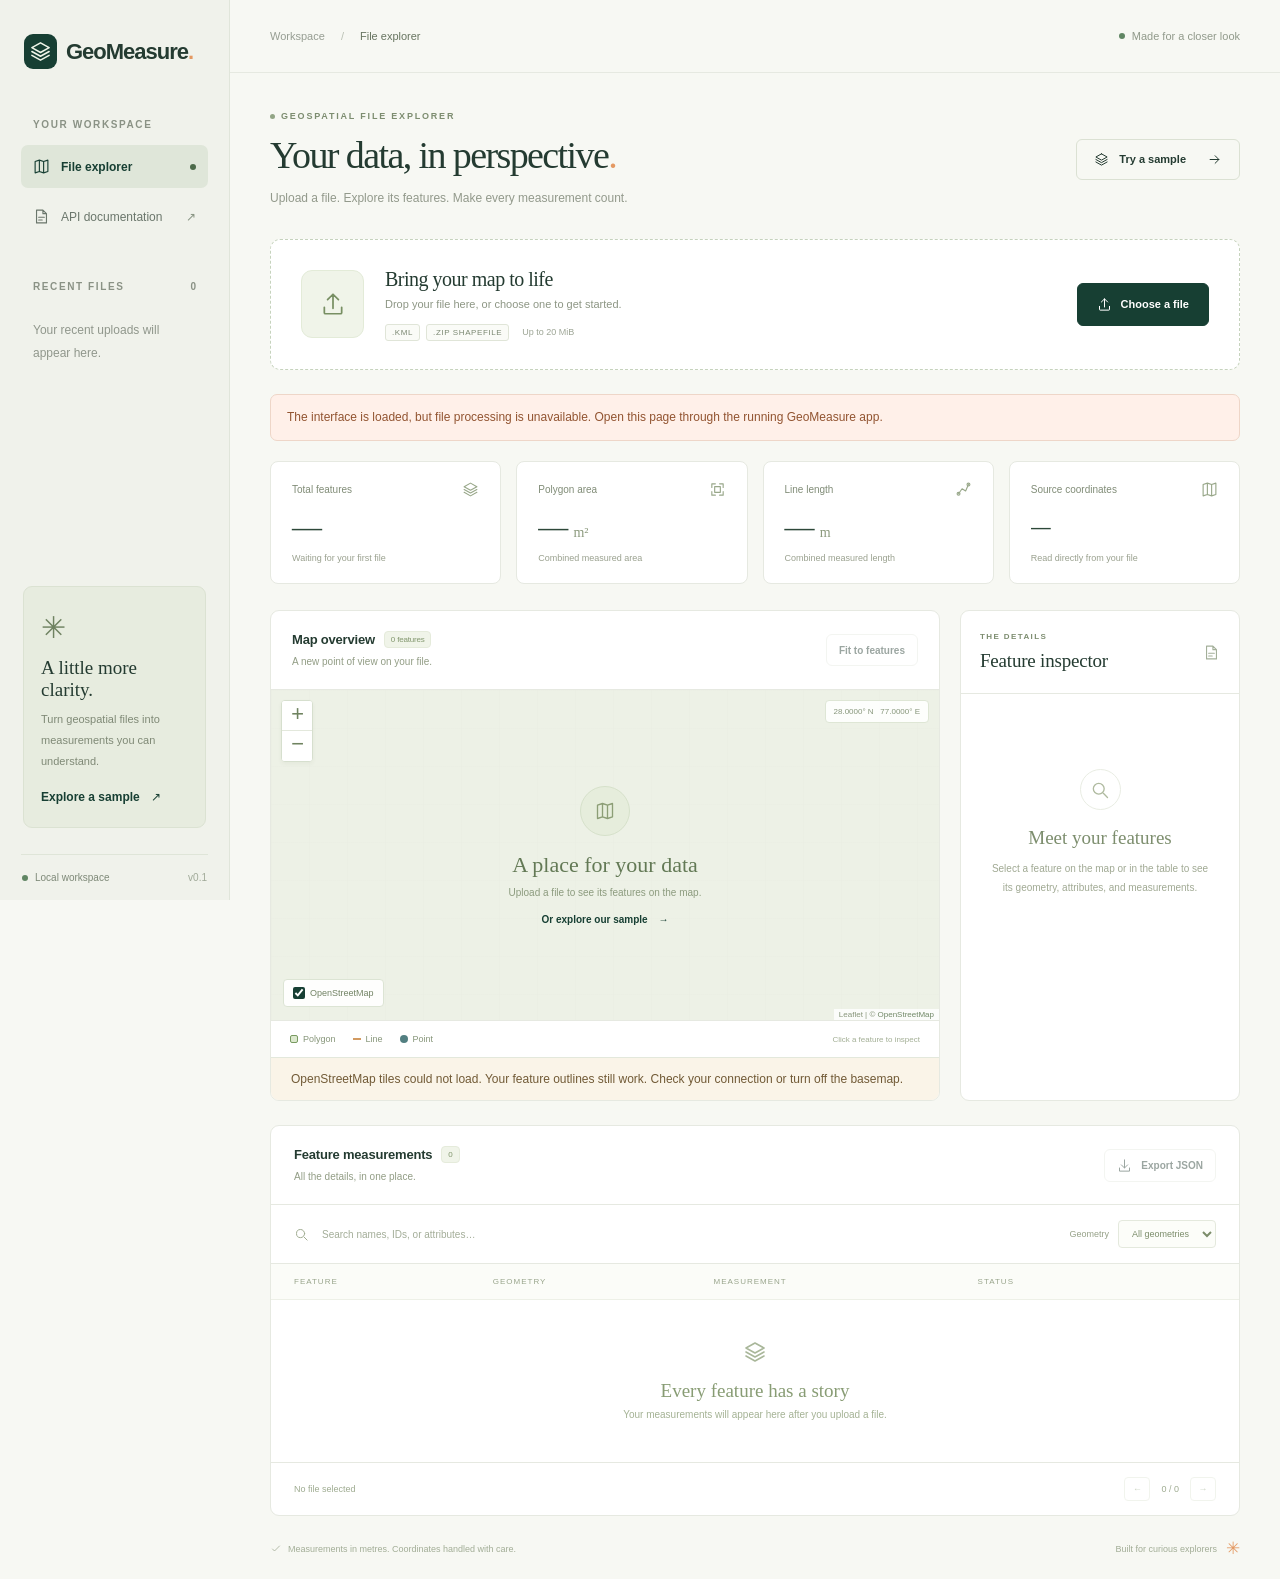
==== commit cf8ea88f: "Enable OpenStreetMap basemap by default" ====
--- a/web/index.html
+++ b/web/index.html
@@ -1326,6 +1326,15 @@
   color: #8c9b7e;
   margin: 0;
   line-height: 1.6;
+}
+.map-notice {
+  margin: 0;
+  padding: 12px 20px;
+  border-top: 1px solid #e3e8dc;
+  background: #faf4e8;
+  color: #715a36;
+  font-size: 12px;
+  line-height: 1.5;
 }
 .map-toolbar {
   position: absolute;
@@ -2330,8 +2339,8 @@
               </div>
               <div class="map-toolbar">
                 <label
-                  ><input id="street-map" type="checkbox" /> Street
-                  basemap</label
+                  ><input id="street-map" type="checkbox" checked />
+                  OpenStreetMap</label
                 >
               </div>
               <div class="map-coordinate" id="map-coordinate">
@@ -2344,6 +2353,7 @@
               ><span><i class="legend-point"></i>Point</span
               ><span class="legend-hint">Click a feature to inspect</span>
             </div>
+            <p id="map-status" class="map-notice" role="status" hidden></p>
           </article>
           <article class="panel detail-panel">
             <div class="panel-heading">
@@ -2910,11 +2920,12 @@
 street.on("tileerror", () => {
   if (!tileErrorShown) {
     tileErrorShown = true;
-    feedback(
-      "The street basemap is unavailable. Your feature outlines still work without it.",
-    );
+    $("map-status").textContent =
+      "OpenStreetMap tiles could not load. Your feature outlines still work. Check your connection or turn off the basemap.";
+    $("map-status").hidden = false;
   }
 });
+if ($("street-map").checked) street.addTo(map);
 let featureGroup = L.featureGroup().addTo(map);
 function layerStyle(feature, selected = false) {
   const color = selected
@@ -3089,6 +3100,7 @@
 });
 $("fit-map").addEventListener("click", fitMap);
 $("street-map").addEventListener("change", (event) => {
+  $("map-status").hidden = true;
   if (event.target.checked) {
     tileErrorShown = false;
     street.addTo(map);
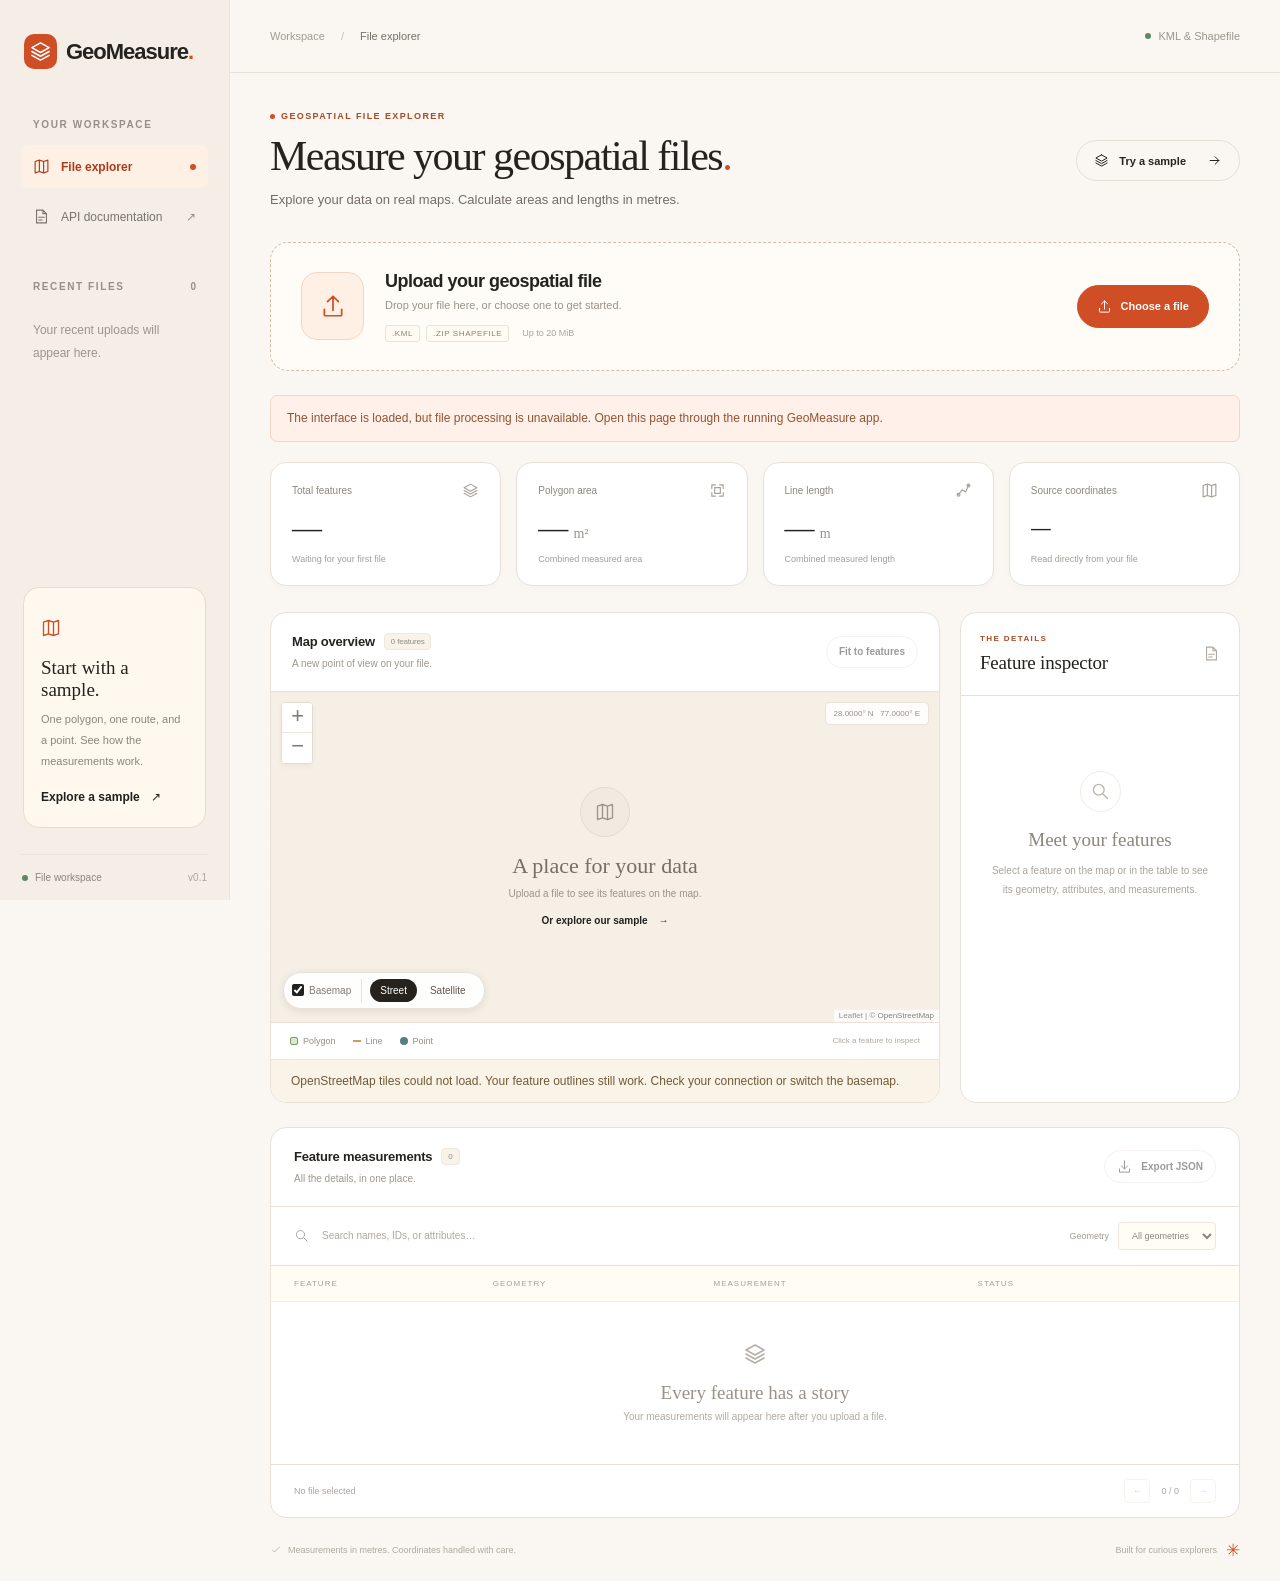
==== commit 930c462c: "Add satellite view and restyle the dashboard" ====
--- a/web/index.html
+++ b/web/index.html
@@ -33,9 +33,9 @@
   <head>
     <meta charset="UTF-8" />
     <meta name="viewport" content="width=device-width, initial-scale=1" />
-    <meta name="theme-color" content="#153d31" />
-    <title>GeoMeasure — Your data, in perspective</title>
-    <link rel="icon" href="[data-uri]" type="image/svg+xml" />
+    <meta name="theme-color" content="#faf7f2" />
+    <title>GeoMeasure — Measure your geospatial files</title>
+    <link rel="icon" href="[data-uri]" type="image/svg+xml" />
     <style data-source="vendor/leaflet/leaflet.css">
 /* required styles */
 
@@ -702,14 +702,14 @@
 </style>
     <style data-source="styles.css">
 :root {
-  --green: #173f33;
-  --green-light: #e9efe9;
-  --ink: #243b31;
-  --muted: #7d847d;
-  --paper: #f7f8f3;
-  --line: #e6e9e1;
+  --green: #20201e;
+  --green-light: #fff0e5;
+  --ink: #25231f;
+  --muted: #746b65;
+  --paper: #faf7f2;
+  --line: #e9e0d8;
   --white: #fff;
-  --orange: #e49962;
+  --orange: #cf4e25;
   font-family:
     Inter,
     -apple-system,
@@ -776,8 +776,8 @@
   position: fixed;
   inset: 0 auto 0 0;
   width: 230px;
-  background: #f0f2eb;
-  border-right: 1px solid #e0e5da;
+  background: #f4eee6;
+  border-right: 1px solid var(--line);
   padding: 34px 21px 0;
   display: flex;
   flex-direction: column;
@@ -792,13 +792,13 @@
   margin: 0 3px 50px;
 }
 .brand-mark {
-  background: var(--green);
-  color: #f0f5e9;
+  background: var(--orange);
+  color: #fff;
   display: grid;
   place-items: center;
   width: 33px;
   height: 35px;
-  border-radius: 9px;
+  border-radius: 10px;
   margin-right: 9px;
 }
 .brand-mark svg {
@@ -813,7 +813,7 @@
   font-size: 10px;
   letter-spacing: 1.6px;
   font-weight: 600;
-  color: #8a9285;
+  color: #958f86;
   margin: 0 12px 15px;
 }
 .nav-item {
@@ -822,7 +822,7 @@
   gap: 11px;
   padding: 13px 12px;
   border-radius: 7px;
-  color: #6a766b;
+  color: #787269;
   font-size: 12px;
   margin-bottom: 7px;
 }
@@ -831,20 +831,20 @@
   height: 17px;
 }
 .nav-item.active {
-  background: #dfe6d9;
-  color: var(--green);
+  background: #fff0e5;
+  color: #a93d1b;
   font-weight: 600;
 }
 .nav-indicator {
   height: 6px;
   width: 6px;
   border-radius: 100%;
-  background: #4c6a4a;
+  background: var(--orange);
   margin-left: auto;
 }
 .external {
   margin-left: auto;
-  color: #889482;
+  color: #958f86;
 }
 .recent-heading {
   display: flex;
@@ -855,7 +855,7 @@
   letter-spacing: 0;
 }
 .recent-empty {
-  color: #90978c;
+  color: #9b958c;
   font-size: 12px;
   line-height: 1.9;
   padding: 0 12px;
@@ -870,12 +870,12 @@
   text-align: left;
   border-radius: 6px;
   padding: 11px;
-  color: #677367;
+  color: #756f66;
   font-size: 12px;
 }
 .recent-file:hover,
 .recent-file.current {
-  background: #e3e8dd;
+  background: #ece6dd;
 }
 .recent-file svg {
   width: 17px;
@@ -890,12 +890,12 @@
 .sidebar-note {
   margin: auto 2px 26px;
   padding: 23px 17px;
-  background: #e7ecdf;
-  border: 1px solid #dbe2d2;
-  border-radius: 9px;
+  background: #fff8ee;
+  border: 1px solid #ebdbc9;
+  border-radius: 16px;
 }
 .note-symbol {
-  color: #6f8261;
+  color: var(--orange);
   font-size: 30px;
 }
 .sidebar-note h3 {
@@ -907,7 +907,7 @@
 .sidebar-note p {
   font-size: 11px;
   line-height: 1.9;
-  color: #7f8976;
+  color: #8b857c;
   margin: 0 0 16px;
 }
 .text-button {
@@ -926,9 +926,9 @@
   align-items: center;
   gap: 7px;
   padding: 17px 1px;
-  border-top: 1px solid #dfe5d8;
+  border-top: 1px solid #e9e3da;
   font-size: 10px;
-  color: #7e8978;
+  color: #8b857c;
 }
 .status-dot {
   background: #608663;
@@ -939,7 +939,7 @@
 }
 .version {
   margin-left: auto;
-  color: #a1aa99;
+  color: #aca69d;
 }
 main {
   margin-left: 230px;
@@ -952,20 +952,21 @@
   align-items: center;
   justify-content: space-between;
   font-size: 11px;
+  background: #faf7f2;
 }
 .breadcrumb {
-  color: #969d92;
+  color: #a19b92;
 }
 .breadcrumb span {
   padding: 0 13px;
-  color: #bac0b4;
+  color: #c4beb5;
 }
 .breadcrumb strong {
-  color: #677460;
+  color: #756f66;
   font-weight: 500;
 }
 .topbar-note {
-  color: #919a8b;
+  color: #9c968d;
   display: flex;
   gap: 7px;
   align-items: center;
@@ -988,8 +989,8 @@
 .eyebrow {
   font-size: 9px;
   font-weight: 600;
-  letter-spacing: 1.8px;
-  color: #7d8d70;
+  letter-spacing: 1.4px;
+  color: #ab4926;
   display: flex;
   align-items: center;
   gap: 6px;
@@ -997,23 +998,24 @@
 .eyebrow > span {
   width: 5px;
   height: 5px;
-  background: #92a585;
+  background: var(--orange);
   border-radius: 50%;
 }
 h1 {
   font-family: Georgia, "Times New Roman", serif;
-  font-size: 38px;
-  line-height: 1.2;
+  font-size: 42px;
+  line-height: 1.12;
   font-weight: 400;
-  letter-spacing: -1.6px;
+  letter-spacing: -1.5px;
   margin: 12px 0 10px;
+  max-width: 640px;
 }
 h1 > span {
   color: var(--orange);
 }
 .intro p {
-  font-size: 12px;
-  color: #92998b;
+  font-size: 13px;
+  color: #746b65;
   margin: 0;
   line-height: 1.6;
 }
@@ -1022,10 +1024,10 @@
   align-items: center;
   justify-content: center;
   gap: 9px;
-  border-radius: 6px;
+  border-radius: 999px;
   padding: 12px 17px;
   font-size: 11px;
-  font-weight: 550;
+  font-weight: 600;
   white-space: nowrap;
   min-height: 40px;
   border: 1px solid var(--line);
@@ -1036,7 +1038,7 @@
     transform 0.15s;
 }
 .button:hover:not(:disabled) {
-  background: #edf1e8;
+  background: #f6f0e7;
 }
 .button:active:not(:disabled) {
   transform: translateY(1px);
@@ -1047,20 +1049,20 @@
 }
 .button.secondary {
   background: transparent;
-  border-color: #dbe1d3;
+  border-color: #e4ded5;
   gap: 10px;
 }
 .arrow-icon {
   margin-left: 11px;
 }
 .button.primary {
-  background: var(--green);
+  background: var(--orange);
   color: white;
-  border-color: var(--green);
+  border-color: var(--orange);
   padding: 13px 19px;
 }
 .button.primary:hover:not(:disabled) {
-  background: #285241;
+  background: #b9421f;
 }
 .button.small {
   font-size: 10px;
@@ -1068,9 +1070,9 @@
   min-height: 32px;
 }
 .upload-card {
-  background: #fff;
-  border: 1px dashed #c6d3bd;
-  border-radius: 10px;
+  background: #fffcf7;
+  border: 1px dashed #d5baa4;
+  border-radius: 18px;
   display: flex;
   align-items: center;
   gap: 21px;
@@ -1081,18 +1083,18 @@
     border-color 0.15s;
 }
 .upload-card.dragging {
-  background: #e6efdf;
-  border-color: var(--green);
+  background: #fff0e5;
+  border-color: var(--orange);
 }
 .upload-art {
   width: 63px;
   height: 68px;
-  background: #f0f4e9;
-  border: 1px solid #e3ebd8;
-  border-radius: 11px;
+  background: #fff0e5;
+  border: 1px solid #f0d8c6;
+  border-radius: 16px;
   display: grid;
   place-items: center;
-  color: #788f63;
+  color: var(--orange);
   flex-shrink: 0;
 }
 .upload-art svg {
@@ -1103,15 +1105,15 @@
   flex: 1;
 }
 .upload-copy h2 {
-  font-family: Georgia, serif;
-  font-size: 20px;
+  font-family: inherit;
+  font-size: 18px;
   letter-spacing: -0.5px;
-  font-weight: 400;
+  font-weight: 600;
   margin: 0 0 7px;
 }
 .upload-copy p {
   font-size: 11px;
-  color: #8d9684;
+  color: #989289;
   margin: 0 0 14px;
 }
 .file-tags {
@@ -1122,22 +1124,22 @@
 .file-tags > span:not(.limit-note) {
   font-size: 8px;
   letter-spacing: 0.6px;
-  border: 1px solid #e0e5d8;
+  border: 1px solid #e9e3da;
   border-radius: 3px;
-  color: #7b8872;
+  color: #888279;
   padding: 3px 6px;
-  background: #fafbf7;
+  background: #fffbf2;
 }
 .file-tags .limit-note {
   font-size: 9px;
-  color: #9ca494;
+  color: #a7a198;
   margin-left: 7px;
 }
 .feedback {
   padding: 13px 16px;
   margin-bottom: 20px;
-  background: #eaf0e4;
-  border: 1px solid #d8e3ce;
+  background: #f4eee5;
+  border: 1px solid #e4ded5;
   border-radius: 7px;
   font-size: 12px;
   line-height: 1.6;
@@ -1159,19 +1161,20 @@
 .stat-card {
   padding: 19px 21px 18px;
   border: 1px solid var(--line);
-  border-radius: 8px;
+  border-radius: 16px;
   background: #fff;
   min-width: 0;
+  box-shadow: 0 3px 12px #4a302004;
 }
 .stat-heading {
   display: flex;
   align-items: center;
   justify-content: space-between;
   font-size: 10px;
-  color: #808c77;
+  color: #8d877e;
 }
 .stat-heading svg {
-  color: #98a789;
+  color: #a6a097;
   width: 17px;
   height: 17px;
 }
@@ -1180,19 +1183,19 @@
   font-size: 30px;
   letter-spacing: -0.8px;
   margin: 12px 0 8px;
-  color: #2d4839;
+  color: var(--ink);
   overflow-wrap: anywhere;
 }
 .stat-unit {
   font-family: inherit;
   font-size: 14px;
   letter-spacing: 0;
-  color: #8c9a7e;
+  color: #99938a;
   margin-left: 6px;
 }
 .stat-caption {
   font-size: 9px;
-  color: #9aa18f;
+  color: #a49e95;
   line-height: 1.5;
 }
 .crs-value {
@@ -1213,7 +1216,7 @@
 .panel {
   background: white;
   border: 1px solid var(--line);
-  border-radius: 9px;
+  border-radius: 16px;
   overflow: hidden;
 }
 .panel-heading {
@@ -1235,16 +1238,16 @@
 }
 .panel-heading p {
   font-size: 10px;
-  color: #929d85;
+  color: #9e988f;
   margin: 6px 0 0;
   line-height: 1.5;
   overflow-wrap: anywhere;
 }
 .small-badge {
   font-size: 8px;
-  color: #81966d;
-  background: #f0f4e9;
-  border: 1px solid #e5ebdb;
+  color: #928c83;
+  background: #f8f2e9;
+  border: 1px solid #eee8df;
   border-radius: 4px;
   padding: 3px 6px;
   font-weight: 400;
@@ -1256,32 +1259,32 @@
 }
 .leaflet-container {
   font: inherit;
-  background: #edf1e7;
+  background: #f6f0e7;
 }
 #map {
   width: 100%;
   height: 100%;
   background-image:
-    linear-gradient(#dce5d54d 1px, transparent 1px),
-    linear-gradient(90deg, #dce5d54d 1px, transparent 1px);
+    linear-gradient(#e7e1d84d 1px, transparent 1px),
+    linear-gradient(90deg, #e7e1d84d 1px, transparent 1px);
   background-size: 38px 38px;
 }
 .leaflet-control-zoom {
-  border: 1px solid #d6dfce !important;
-  box-shadow: 0 2px 4px #35452d0d !important;
+  border: 1px solid #e1dbd2 !important;
+  box-shadow: 0 2px 4px #443e350d !important;
 }
 .leaflet-control-zoom a {
-  color: #6f8360 !important;
+  color: #807a71 !important;
   font-weight: 400 !important;
-  border-color: #e3e8dc !important;
+  border-color: #ece6dd !important;
 }
 .leaflet-control-attribution {
   font-size: 8px !important;
   background: #ffffffc9 !important;
-  color: #87957a;
+  color: #948e85;
 }
 .leaflet-control-attribution a {
-  color: #708866;
+  color: #847e75;
 }
 .map-empty {
   position: absolute;
@@ -1291,7 +1294,7 @@
   flex-direction: column;
   align-items: center;
   justify-content: center;
-  background: #eef2e7a6;
+  background: #f6f0e7a6;
   text-align: center;
   pointer-events: none;
   padding: 30px;
@@ -1307,30 +1310,30 @@
 .empty-map-icon {
   width: 50px;
   height: 50px;
-  border: 1px solid #d6e1ca;
+  border: 1px solid #e2dcd3;
   border-radius: 50%;
   display: grid;
   place-items: center;
-  background: #e6eddc;
-  color: #8c9e76;
+  background: #f0eae1;
+  color: #9b958c;
 }
 .map-empty h3 {
   font-family: Georgia, serif;
   font-size: 22px;
   font-weight: 400;
-  color: #637955;
+  color: #756f66;
   margin: 16px 0 7px;
 }
 .map-empty p {
   font-size: 10px;
-  color: #8c9b7e;
+  color: #9a948b;
   margin: 0;
   line-height: 1.6;
 }
 .map-notice {
   margin: 0;
   padding: 12px 20px;
-  border-top: 1px solid #e3e8dc;
+  border-top: 1px solid #ece6dd;
   background: #faf4e8;
   color: #715a36;
   font-size: 12px;
@@ -1342,11 +1345,15 @@
   left: 12px;
   z-index: 700;
   background: #fffffff0;
-  border: 1px solid #dce4d4;
-  border-radius: 4px;
-  padding: 7px 9px;
-  font-size: 9px;
-  color: #718263;
+  border: 1px solid #e7e1d8;
+  border-radius: 999px;
+  padding: 6px 8px;
+  font-size: 10px;
+  color: #807a71;
+  display: flex;
+  align-items: center;
+  gap: 10px;
+  box-shadow: 0 2px 8px #20150f18;
 }
 .map-toolbar label {
   display: flex;
@@ -1366,9 +1373,9 @@
   top: 10px;
   z-index: 600;
   background: #ffffffe6;
-  border: 1px solid #dee6d5;
+  border: 1px solid #e8e2d9;
   border-radius: 4px;
-  color: #87967b;
+  color: #958f86;
   font-size: 8px;
   padding: 6px 8px;
   pointer-events: none;
@@ -1379,7 +1386,7 @@
   gap: 17px;
   padding: 13px 19px;
   font-size: 9px;
-  color: #87967a;
+  color: #958f86;
   border-top: 1px solid var(--line);
 }
 .map-legend > span {
@@ -1408,7 +1415,7 @@
 .legend-hint {
   margin-left: auto;
   font-size: 8px;
-  color: #a2ae94;
+  color: #aea89f;
 }
 .detail-panel .panel-heading {
   padding: 21px 19px;
@@ -1426,7 +1433,7 @@
 .detail-panel .panel-heading > svg {
   width: 17px;
   height: 17px;
-  color: #a3af99;
+  color: #b0aaa1;
 }
 .inspector-empty {
   padding: 75px 28px 40px;
@@ -1438,21 +1445,21 @@
   margin: auto;
   width: 41px;
   height: 41px;
-  border: 1px solid #e9ede3;
+  border: 1px solid #f2ece3;
   border-radius: 50%;
-  color: #afba9f;
+  color: #bab4ab;
 }
 .inspector-empty h3 {
   font-family: Georgia, serif;
   font-size: 19px;
   font-weight: 400;
   margin: 17px 0 10px;
-  color: #7d8e6e;
+  color: #8c867d;
 }
 .inspector-empty p {
   font-size: 10px;
   line-height: 1.9;
-  color: #a0a993;
+  color: #aaa49b;
   margin: 0;
 }
 .inspector-content {
@@ -1472,21 +1479,21 @@
   margin-bottom: 18px;
 }
 .detail-measure {
-  background: #f3f6ee;
-  border: 1px solid #e2ead9;
+  background: #fbf5ec;
+  border: 1px solid #ece6dd;
   border-radius: 6px;
   padding: 13px;
   margin-bottom: 15px;
 }
 .detail-measure .detail-label {
   font-size: 9px;
-  color: #94a382;
+  color: #a19b92;
   margin-bottom: 7px;
 }
 .detail-measure .detail-number {
   font-family: Georgia, serif;
   font-size: 24px;
-  color: #47603a;
+  color: #5b554c;
   overflow-wrap: anywhere;
 }
 .detail-measure .detail-number small {
@@ -1502,11 +1509,11 @@
   justify-content: space-between;
   gap: 12px;
   padding: 9px 0;
-  border-bottom: 1px solid #eef0e9;
+  border-bottom: 1px solid #f5efe6;
   font-size: 10px;
 }
 .detail-list dt {
-  color: #94a088;
+  color: #a09a91;
   flex-shrink: 0;
   max-width: 40%;
   overflow-wrap: anywhere;
@@ -1514,13 +1521,13 @@
 .detail-list dd {
   margin: 0;
   text-align: right;
-  color: #657456;
+  color: #736d64;
   overflow-wrap: anywhere;
 }
 .attributes-heading {
   font-size: 8px;
   letter-spacing: 1.3px;
-  color: #8a997a;
+  color: #989289;
   margin: 19px 0 3px;
 }
 .detail-message {
@@ -1546,7 +1553,7 @@
   gap: 8px;
   flex: 1;
   max-width: 370px;
-  color: #a1ad92;
+  color: #ada79e;
 }
 .search-field svg {
   width: 15px;
@@ -1559,25 +1566,25 @@
   padding: 5px;
   background: transparent;
   font-size: 10px;
-  color: #697b59;
+  color: #787269;
 }
 .search-field input::placeholder {
-  color: #a3ad98;
+  color: #aea89f;
 }
 .filter-label {
   font-size: 9px;
   display: flex;
   align-items: center;
   gap: 9px;
-  color: #96a188;
+  color: #a29c93;
 }
 .filter-label select {
-  background: #fcfdf9;
-  border: 1px solid #e4e9dd;
+  background: #fffdf4;
+  border: 1px solid #ede7de;
   border-radius: 4px;
   padding: 7px 9px;
   font-size: 9px;
-  color: #7c8d6b;
+  color: #8b857c;
 }
 .table-scroll {
   position: relative;
@@ -1590,25 +1597,25 @@
   text-align: left;
 }
 thead {
-  background: #fbfcf8;
+  background: #fffcf3;
 }
 th {
   font-size: 8px;
   letter-spacing: 1px;
-  color: #99a58c;
+  color: #a59f96;
   font-weight: 500;
   padding: 13px 23px;
-  border-bottom: 1px solid #edf0e7;
+  border-bottom: 1px solid #f5efe6;
 }
 td {
   font-size: 10px;
   padding: 13px 23px;
-  border-bottom: 1px solid #eef1e9;
-  color: #79896a;
+  border-bottom: 1px solid #f6f0e7;
+  color: #878178;
 }
 tbody tr:hover,
 tbody tr.selected {
-  background: #f0f5e9;
+  background: #f9f3ea;
 }
 tbody tr {
   cursor: pointer;
@@ -1616,7 +1623,7 @@
 .feature-name {
   display: block;
   font-size: 11px;
-  color: #4c6340;
+  color: #5f5950;
   font-weight: 550;
   max-width: 230px;
   overflow: hidden;
@@ -1625,7 +1632,7 @@
 }
 .feature-id {
   font-size: 8px;
-  color: #a2ad95;
+  color: #aea89f;
   margin-top: 4px;
   display: block;
 }
@@ -1664,19 +1671,19 @@
   background: #fbf2e6;
 }
 .badge.neutral {
-  color: #909b84;
-  background: #f1f3ed;
+  color: #9c968d;
+  background: #f9f3ea;
 }
 .row-inspect {
   padding: 4px 7px;
   background: none;
   border: 0;
-  color: #94a781;
+  color: #a49e95;
 }
 .table-empty {
   text-align: center;
   padding: 40px 20px 42px;
-  color: #a4b294;
+  color: #b1aba2;
 }
 .table-empty[hidden] {
   display: none;
@@ -1684,18 +1691,18 @@
 .table-empty svg {
   width: 24px;
   height: 24px;
-  color: #a9b79a;
+  color: #b6b0a7;
 }
 .table-empty h3 {
   font-family: Georgia, serif;
   font-weight: 400;
   font-size: 19px;
-  color: #889c74;
+  color: #989289;
   margin: 13px 0 7px;
 }
 .table-empty p {
   font-size: 10px;
-  color: #a4b294;
+  color: #b1aba2;
   margin: 0;
 }
 .table-footer {
@@ -1705,7 +1712,7 @@
   align-items: center;
   justify-content: space-between;
   font-size: 9px;
-  color: #9eab90;
+  color: #aba59c;
 }
 .pagination {
   display: flex;
@@ -1714,10 +1721,10 @@
   font-size: 9px;
 }
 .pagination button {
-  border: 1px solid #e2e8d9;
+  border: 1px solid #ebe5dc;
   border-radius: 4px;
   background: #fff;
-  color: #899c75;
+  color: #989289;
   width: 26px;
   height: 24px;
 }
@@ -1727,7 +1734,7 @@
   align-items: center;
   margin-top: 22px;
   font-size: 9px;
-  color: #a2ad96;
+  color: #aea89f;
   gap: 12px;
 }
 .page-footer > span {
@@ -2114,6 +2121,33 @@
     animation: none !important;
     transition: none !important;
     scroll-behavior: auto !important;
+  }
+}
+.basemap-switch {
+  display: flex;
+  gap: 3px;
+  border-left: 1px solid var(--line);
+  padding-left: 8px;
+}
+.basemap-switch button {
+  border: 0;
+  border-radius: 999px;
+  background: transparent;
+  color: #62564c;
+  padding: 6px 10px;
+  font-size: 10px;
+}
+.basemap-switch button[aria-pressed="true"] {
+  background: #26231f;
+  color: #fff;
+}
+.basemap-switch button:hover:not([aria-pressed="true"]) {
+  background: #fff0e5;
+}
+@media (prefers-reduced-motion: reduce) {
+  *, *::before, *::after {
+    animation-duration: 0.01ms !important;
+    transition-duration: 0.01ms !important;
   }
 }
 
@@ -2199,15 +2233,15 @@
         <p class="recent-empty">Your recent uploads will<br />appear here.</p>
       </div>
       <div class="sidebar-note">
-        <span class="note-symbol">✳</span>
-        <h3>A little more clarity.</h3>
-        <p>Turn geospatial files into measurements you can understand.</p>
+        <span class="note-symbol"><svg><use href="#i-map" /></svg></span>
+        <h3>Start with a sample.</h3>
+        <p>One polygon, one route, and a point. See how the measurements work.</p>
         <button id="sidebar-demo" class="text-button">
           Explore a sample <span>↗</span>
         </button>
       </div>
       <div class="sidebar-footer">
-        <span class="status-dot"></span>Local workspace<span class="version"
+        <span class="status-dot"></span>File workspace<span class="version"
           >v0.1</span
         >
       </div>
@@ -2217,16 +2251,16 @@
         <span class="breadcrumb"
           >Workspace <span>/</span> <strong>File explorer</strong></span
         ><span class="topbar-note"
-          ><span class="status-dot"></span>Made for a closer look</span
+          ><span class="status-dot"></span>KML &amp; Shapefile</span
         >
       </header>
       <div class="content">
         <section class="intro">
           <div>
             <div class="eyebrow"><span></span> GEOSPATIAL FILE EXPLORER</div>
-            <h1>Your data, in perspective<span>.</span></h1>
+            <h1>Measure your geospatial files<span>.</span></h1>
             <p>
-              Upload a file. Explore its features. Make every measurement count.
+              Explore your data on real maps. Calculate areas and lengths in metres.
             </p>
           </div>
           <button id="demo-button" class="button secondary">
@@ -2246,7 +2280,7 @@
             <svg><use href="#i-upload" /></svg>
           </div>
           <div class="upload-copy">
-            <h2 id="upload-heading">Bring your map to life</h2>
+            <h2 id="upload-heading">Upload your geospatial file</h2>
             <p id="upload-description">
               Drop your file here, or choose one to get started.
             </p>
@@ -2340,8 +2374,12 @@
               <div class="map-toolbar">
                 <label
                   ><input id="street-map" type="checkbox" checked />
-                  OpenStreetMap</label
+                  Basemap</label
                 >
+                <div class="basemap-switch" role="group" aria-label="Map style">
+                  <button id="street-view" type="button" aria-pressed="true">Street</button>
+                  <button id="satellite-view" type="button" aria-pressed="false">Satellite</button>
+                </div>
               </div>
               <div class="map-coordinate" id="map-coordinate">
                 28.0000° N &nbsp; 77.0000° E
@@ -2588,7 +2626,7 @@
   $("browse-button").querySelector("span").textContent = value
     ? "Processing…"
     : "Choose a file";
-  $("upload-heading").textContent = value ? message : "Bring your map to life";
+  $("upload-heading").textContent = value ? message : "Upload your geospatial file";
   $("upload-description").textContent = value
     ? "We’re checking your geometry and calculating measurements."
     : "Drop your file here, or choose one to get started.";
@@ -2916,29 +2954,51 @@
   attribution:
     '&copy; <a href="https://www.openstreetmap.org/copyright">OpenStreetMap</a>',
 });
+const satellite = L.tileLayer(
+  "https://server.arcgisonline.com/ArcGIS/rest/services/World_Imagery/MapServer/tile/{z}/{y}/{x}",
+  {
+    maxZoom: 19,
+    attribution:
+      'Imagery &copy; <a href="https://www.esri.com/">Esri</a>, Maxar, Earthstar Geographics, and the GIS User Community',
+  },
+);
+const basemaps = { street, satellite };
+let basemapKind = "street";
 let tileErrorShown = false;
-street.on("tileerror", () => {
-  if (!tileErrorShown) {
-    tileErrorShown = true;
-    $("map-status").textContent =
-      "OpenStreetMap tiles could not load. Your feature outlines still work. Check your connection or turn off the basemap.";
-    $("map-status").hidden = false;
-  }
-});
+for (const [kind, layer] of Object.entries(basemaps)) {
+  layer.on("tileerror", () => {
+    if (kind === basemapKind && map.hasLayer(layer) && !tileErrorShown) {
+      tileErrorShown = true;
+      const name = kind === "street" ? "OpenStreetMap" : "Satellite";
+      $("map-status").textContent =
+        `${name} tiles could not load. Your feature outlines still work. Check your connection or switch the basemap.`;
+      $("map-status").hidden = false;
+    }
+  });
+}
 if ($("street-map").checked) street.addTo(map);
 let featureGroup = L.featureGroup().addTo(map);
 function layerStyle(feature, selected = false) {
-  const color = selected
-    ? "#c77642"
-    : kindOf(feature) === "line"
-      ? "#c99159"
-      : kindOf(feature) === "point"
-        ? "#447f80"
-        : "#64894a";
+  const imagery = basemapKind === "satellite" && $("street-map").checked;
+  const color = imagery
+    ? selected
+      ? "#ffffff"
+      : kindOf(feature) === "line"
+        ? "#ff7b45"
+        : kindOf(feature) === "point"
+          ? "#6fe4ec"
+          : "#ffd479"
+    : selected
+      ? "#c77642"
+      : kindOf(feature) === "line"
+        ? "#c99159"
+        : kindOf(feature) === "point"
+          ? "#447f80"
+          : "#64894a";
   return {
     color,
     fillColor: selected ? "#e9b38a" : color,
-    weight: selected ? 4 : 2,
+    weight: selected ? 4 : imagery ? 3 : 2,
     fillOpacity: selected ? 0.3 : 0.17,
     radius: selected ? 7 : 5,
   };
@@ -3099,13 +3159,24 @@
   }
 });
 $("fit-map").addEventListener("click", fitMap);
-$("street-map").addEventListener("change", (event) => {
+function updateBasemap() {
   $("map-status").hidden = true;
-  if (event.target.checked) {
-    tileErrorShown = false;
-    street.addTo(map);
-  } else map.removeLayer(street);
-});
+  tileErrorShown = false;
+  for (const [kind, layer] of Object.entries(basemaps)) {
+    if (kind !== basemapKind || !$("street-map").checked) map.removeLayer(layer);
+    $(`${kind}-view`).setAttribute("aria-pressed", String(kind === basemapKind));
+  }
+  if ($("street-map").checked) basemaps[basemapKind].addTo(map);
+  for (const [index, layer] of layers)
+    layer.setStyle(layerStyle(state.features[index], index === state.selected));
+}
+$("street-map").addEventListener("change", updateBasemap);
+for (const kind of Object.keys(basemaps))
+  $(`${kind}-view`).addEventListener("click", () => {
+    basemapKind = kind;
+    $("street-map").checked = true;
+    updateBasemap();
+  });
 map.on("moveend", () => {
   const center = map.getCenter();
   $("map-coordinate").textContent =
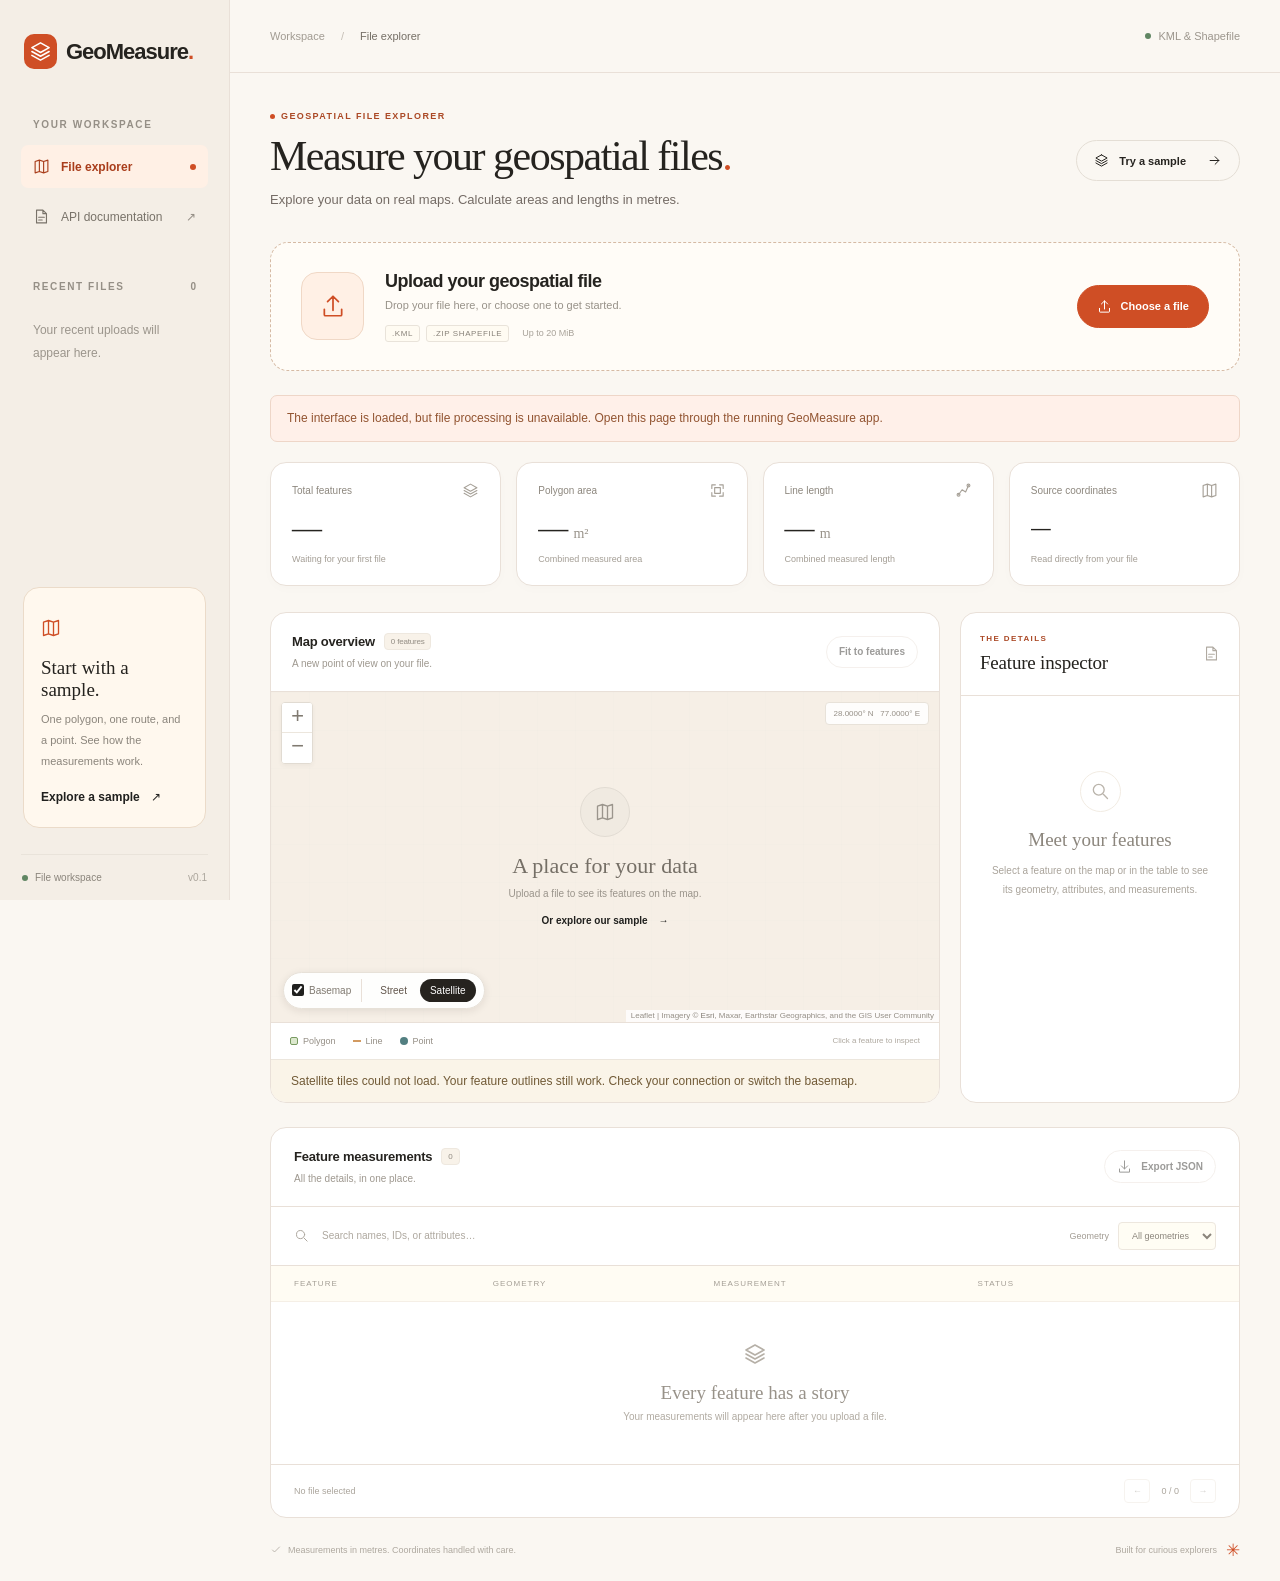
==== commit 10becaba: "Open satellite basemap by default" ====
--- a/web/index.html
+++ b/web/index.html
@@ -2377,8 +2377,8 @@
                   Basemap</label
                 >
                 <div class="basemap-switch" role="group" aria-label="Map style">
-                  <button id="street-view" type="button" aria-pressed="true">Street</button>
-                  <button id="satellite-view" type="button" aria-pressed="false">Satellite</button>
+                  <button id="street-view" type="button" aria-pressed="false">Street</button>
+                  <button id="satellite-view" type="button" aria-pressed="true">Satellite</button>
                 </div>
               </div>
               <div class="map-coordinate" id="map-coordinate">
@@ -2963,7 +2963,7 @@
   },
 );
 const basemaps = { street, satellite };
-let basemapKind = "street";
+let basemapKind = "satellite";
 let tileErrorShown = false;
 for (const [kind, layer] of Object.entries(basemaps)) {
   layer.on("tileerror", () => {
@@ -2976,7 +2976,7 @@
     }
   });
 }
-if ($("street-map").checked) street.addTo(map);
+if ($("street-map").checked) basemaps[basemapKind].addTo(map);
 let featureGroup = L.featureGroup().addTo(map);
 function layerStyle(feature, selected = false) {
   const imagery = basemapKind === "satellite" && $("street-map").checked;
